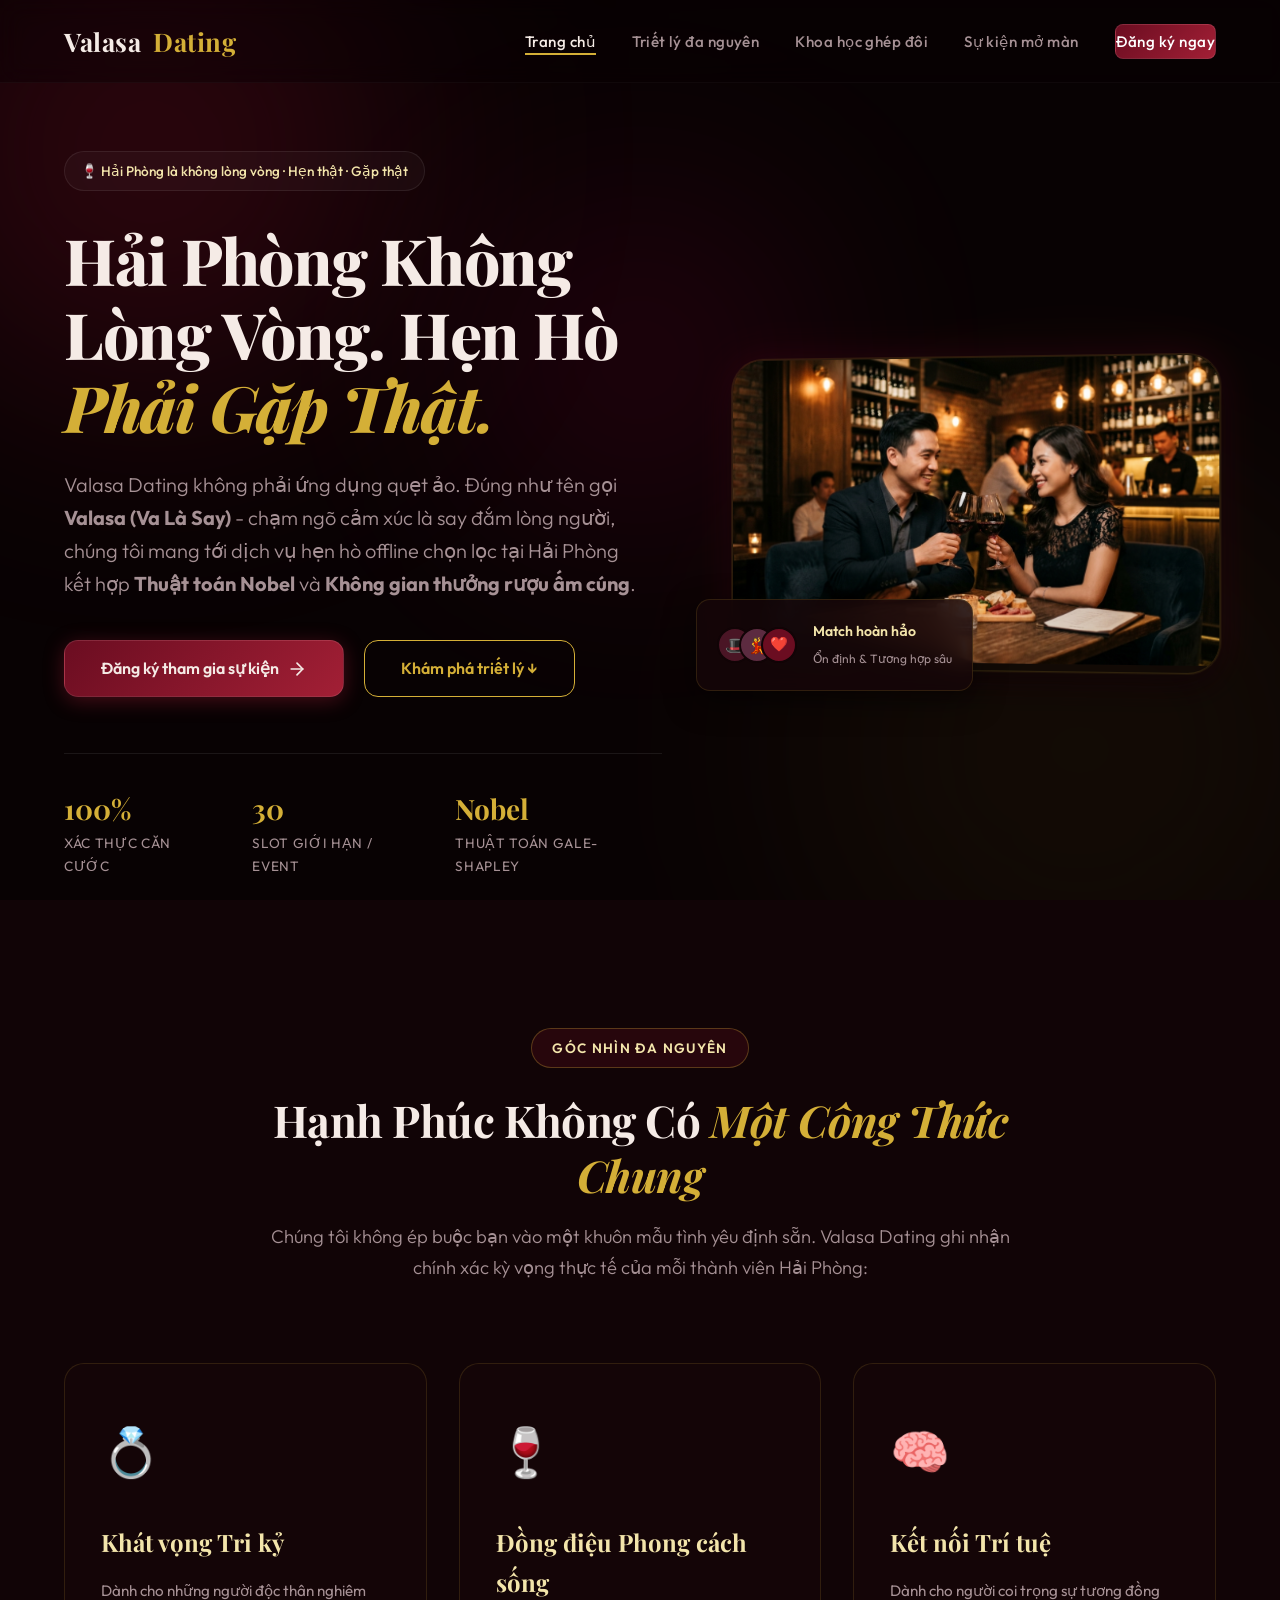
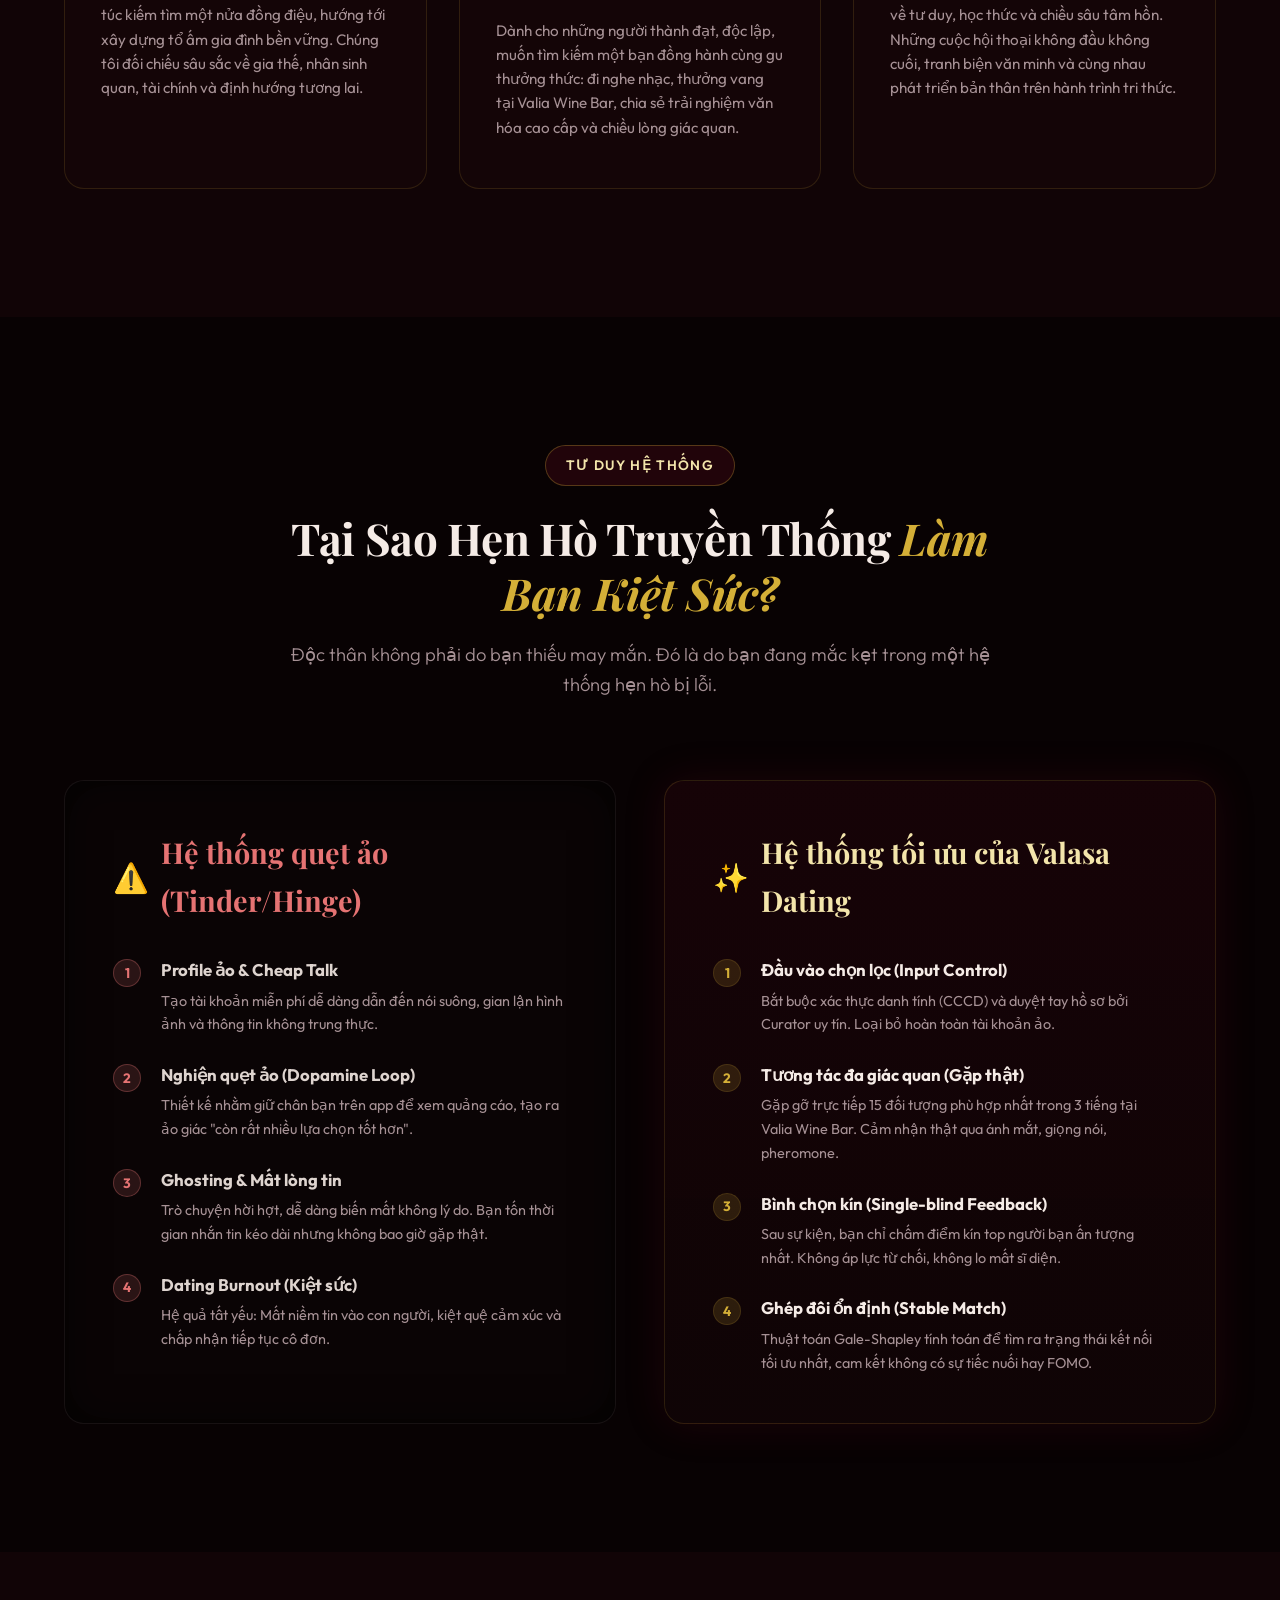
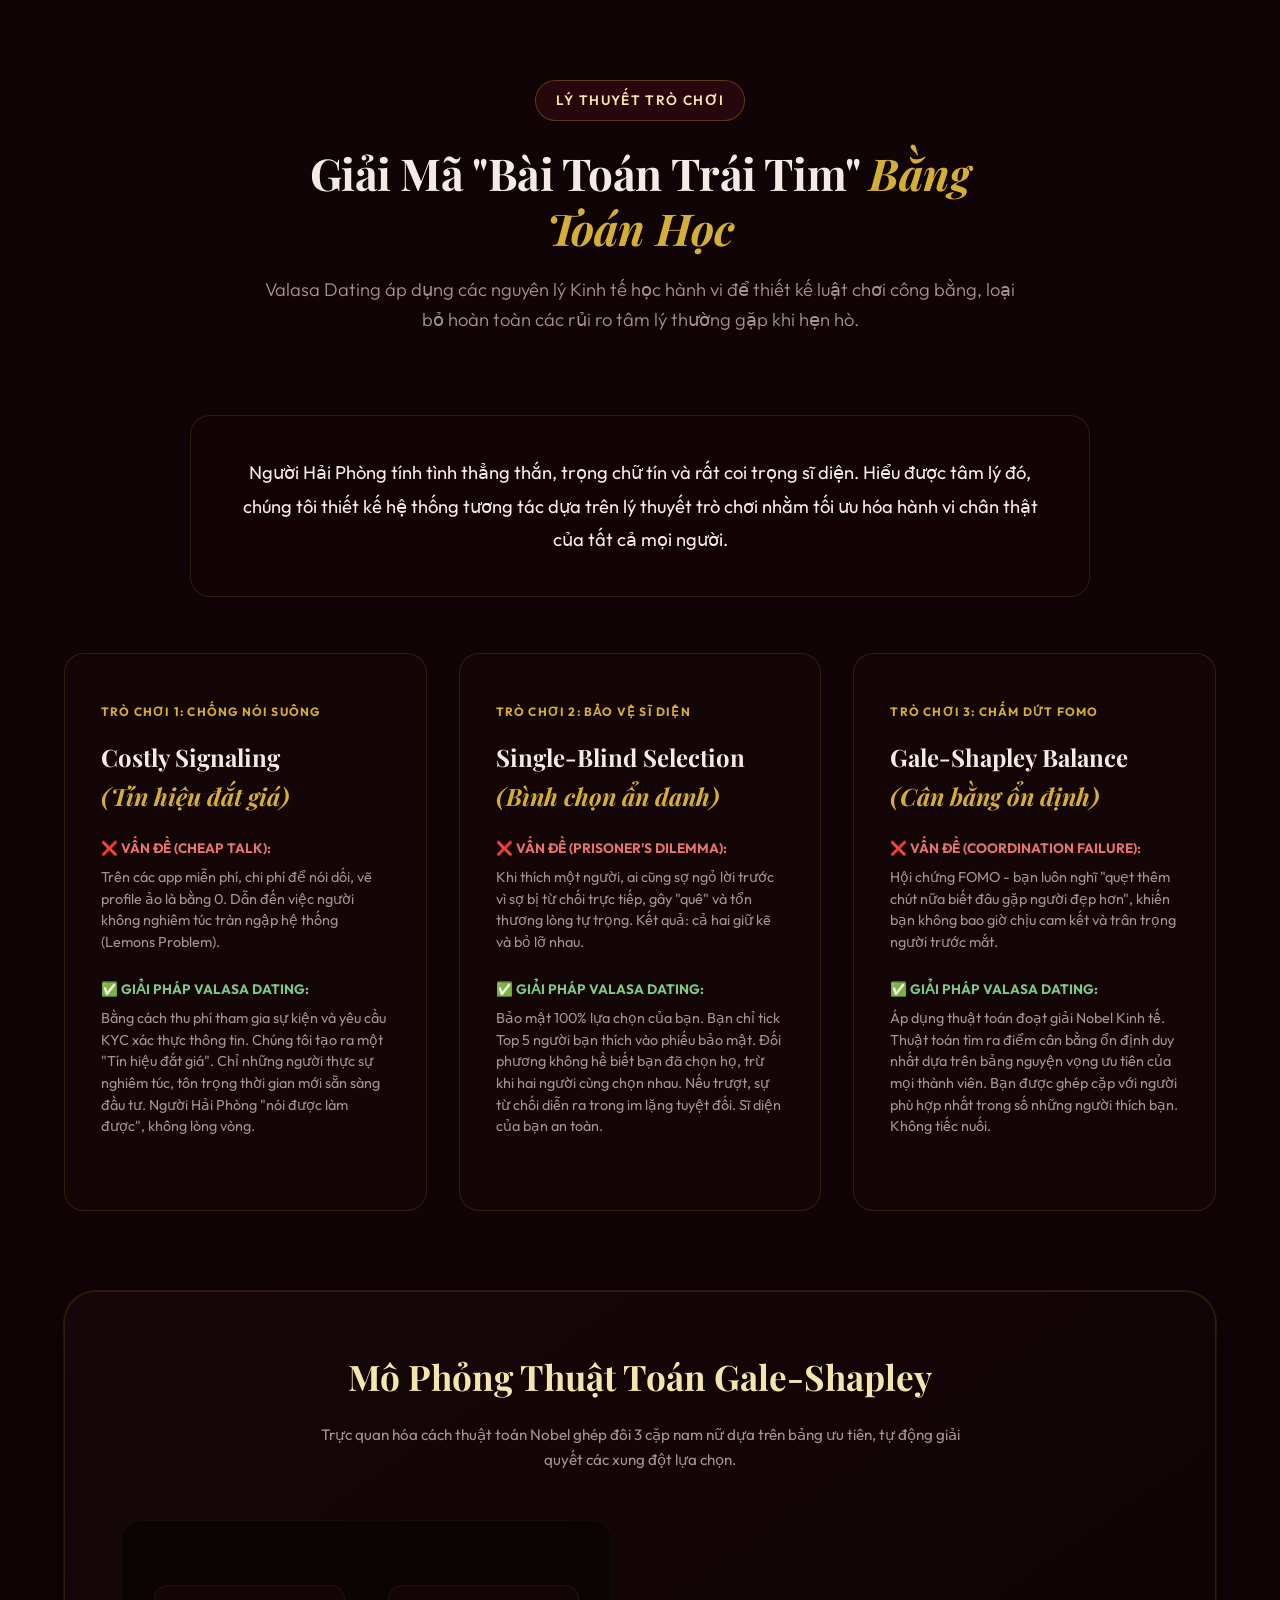
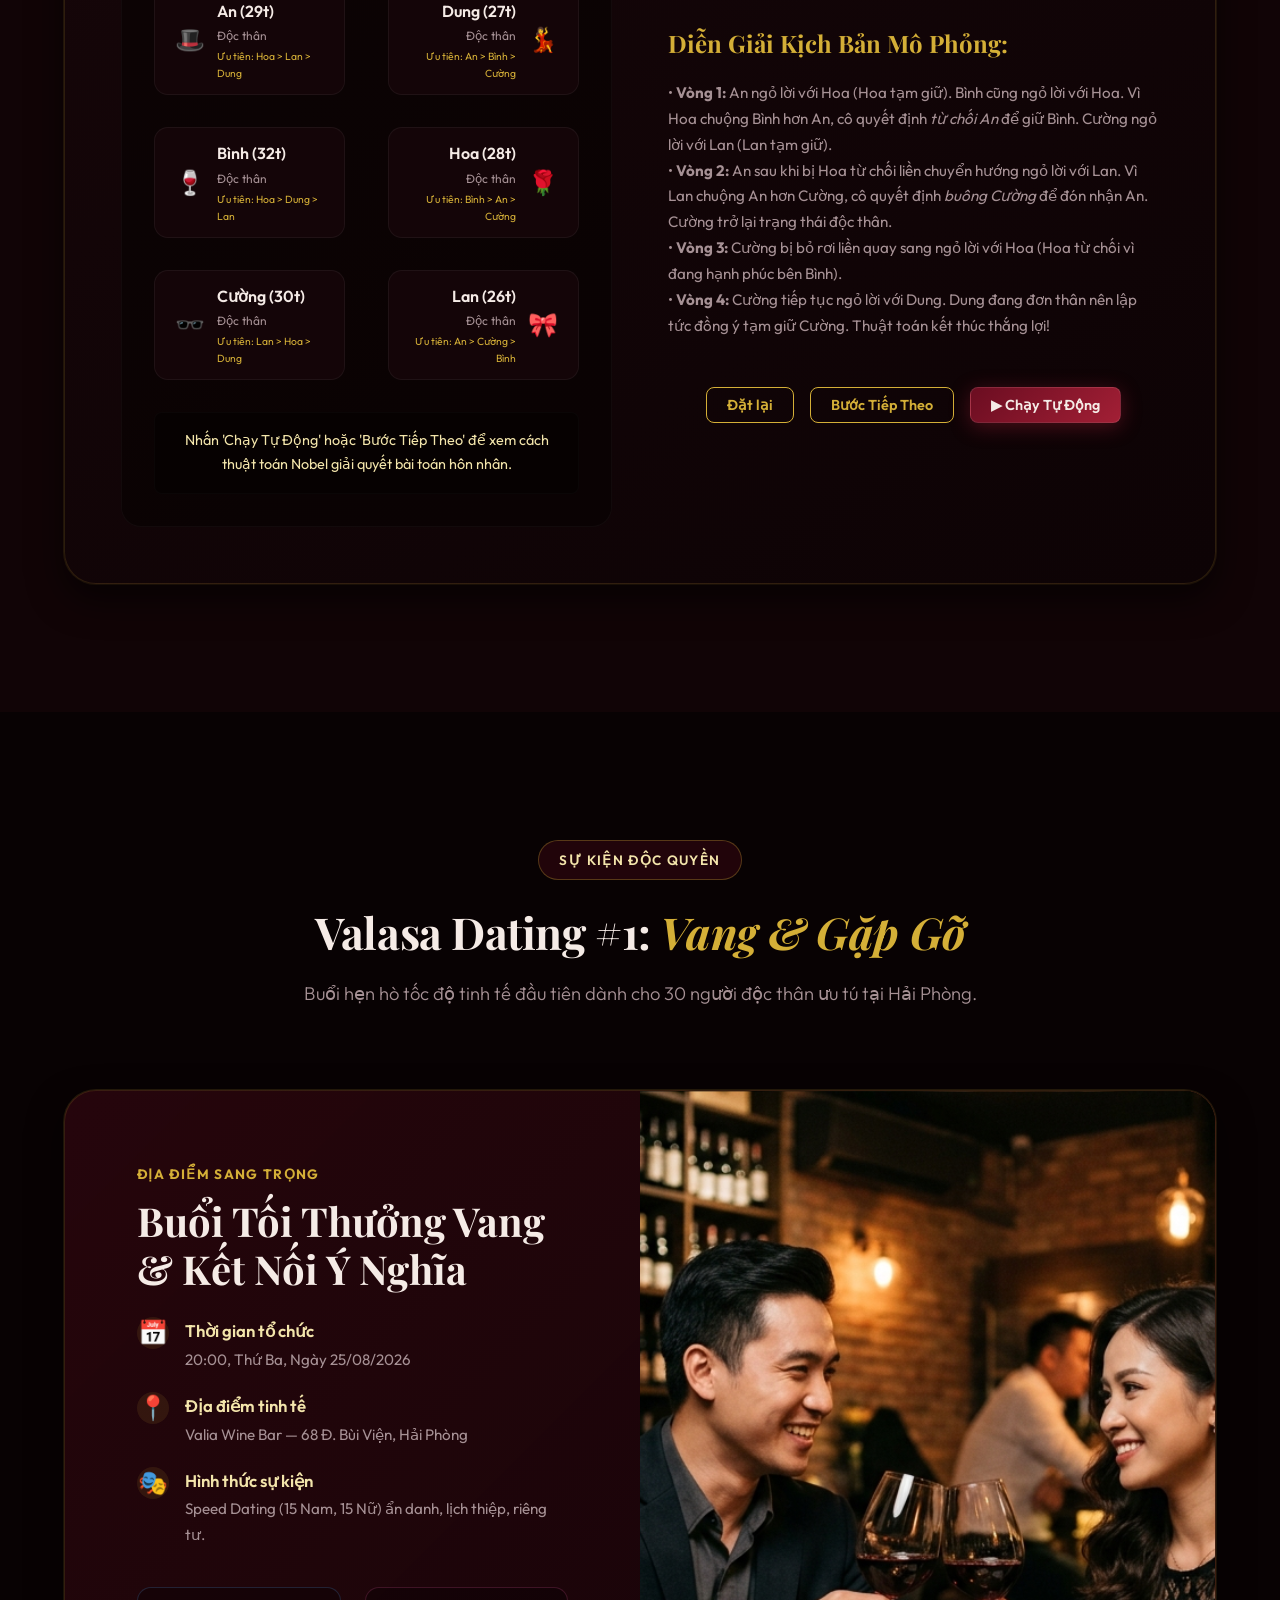
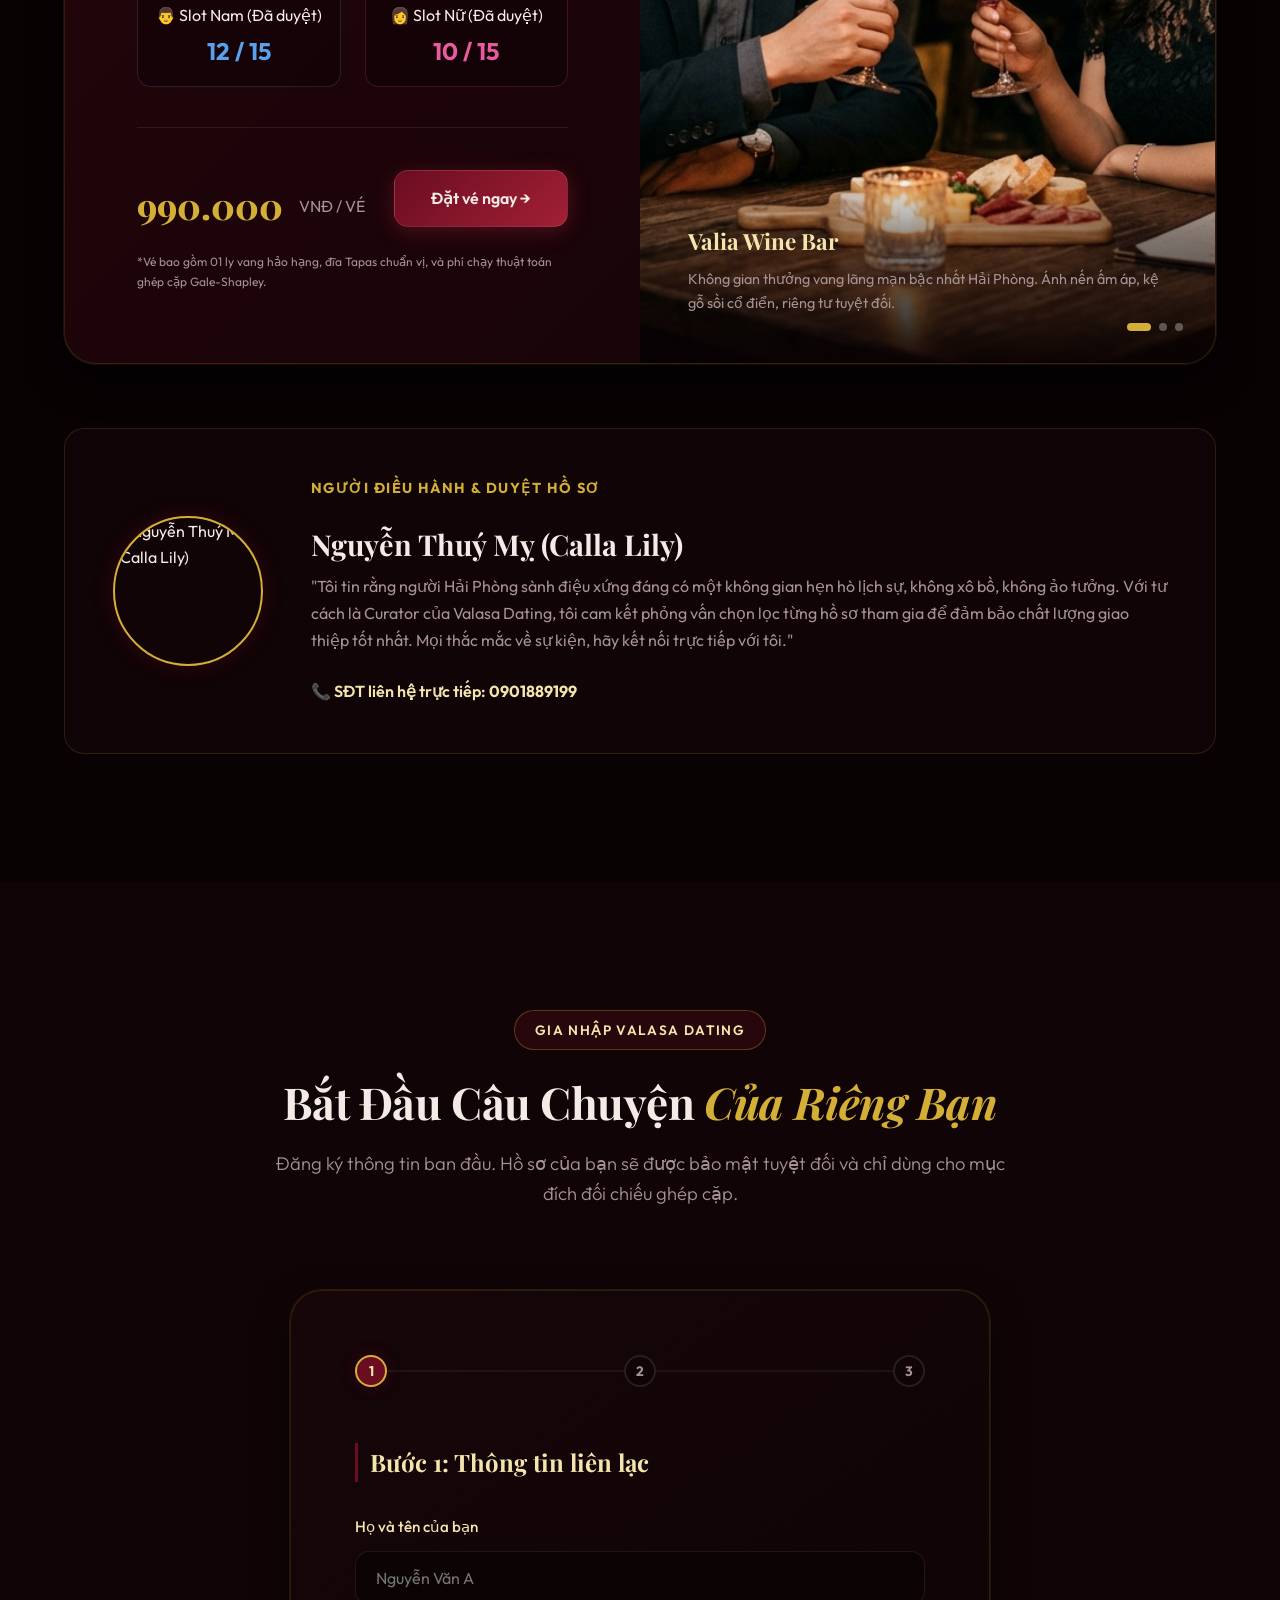
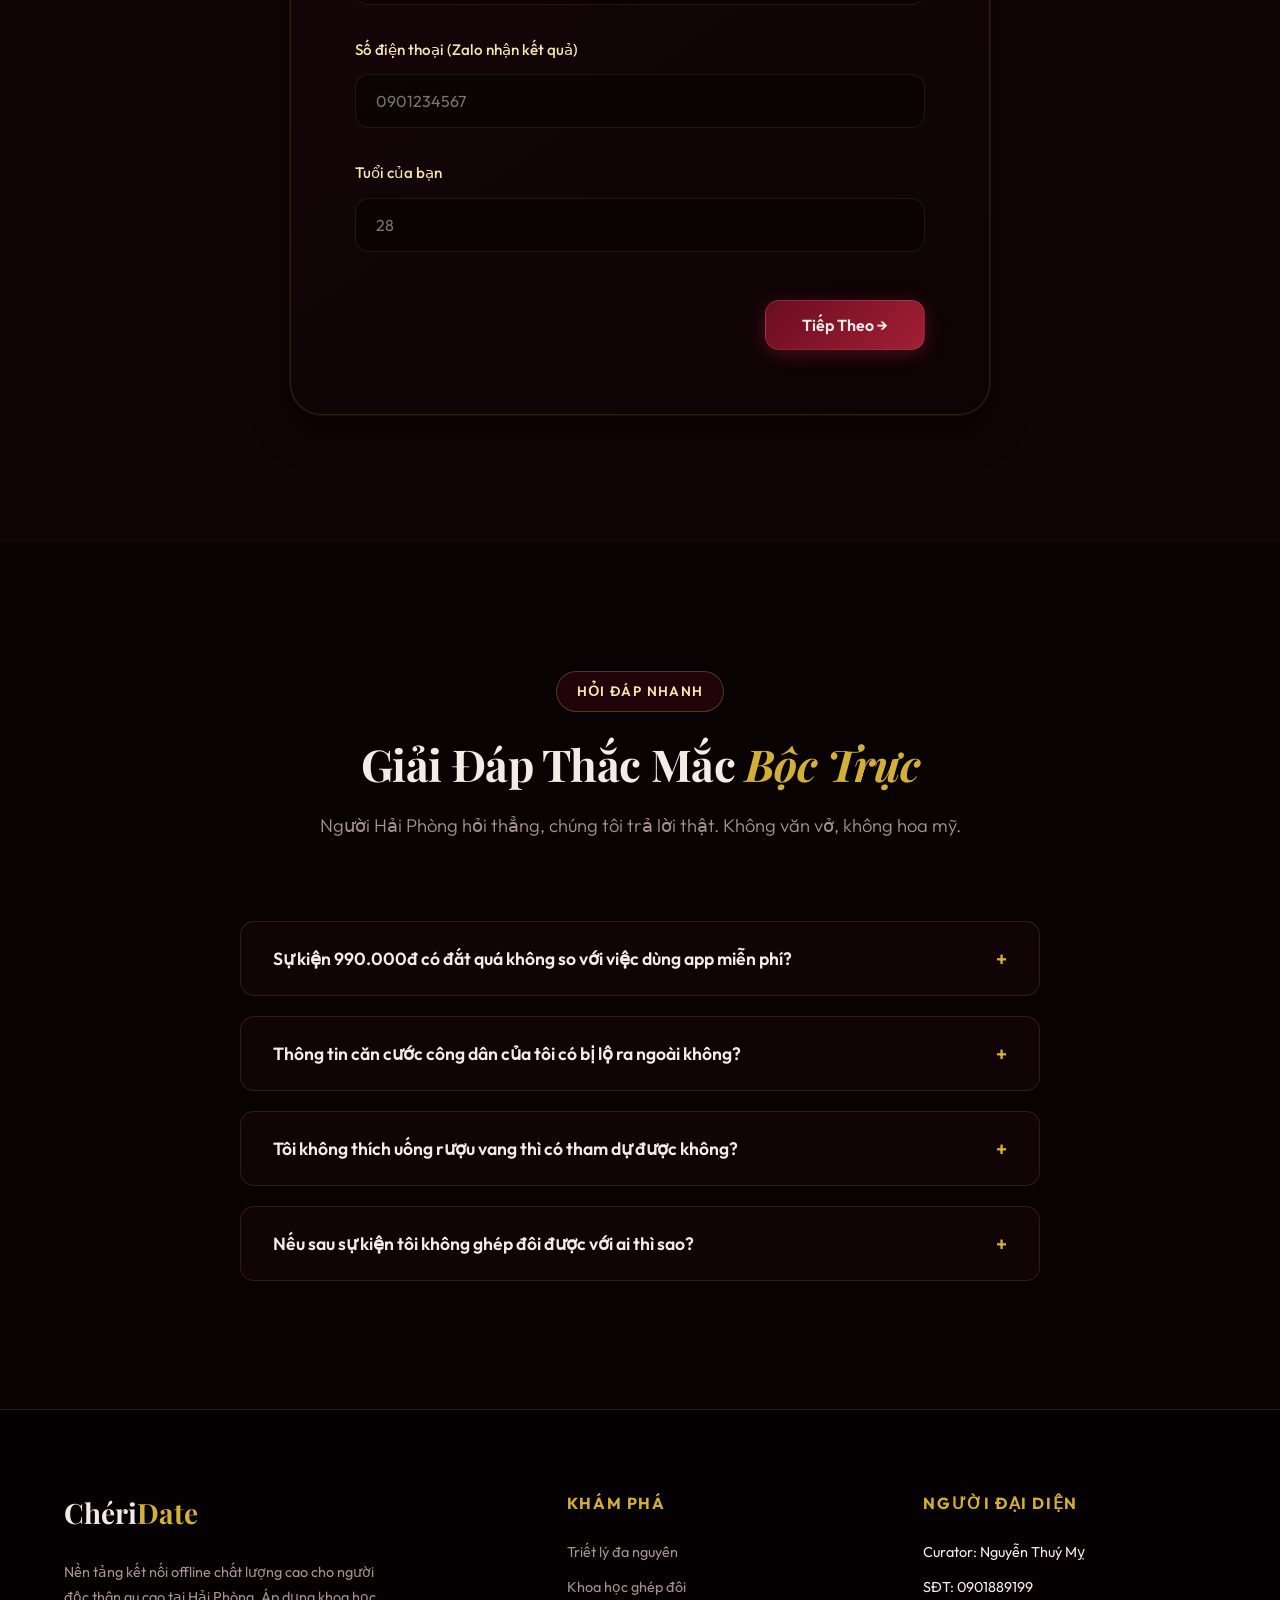
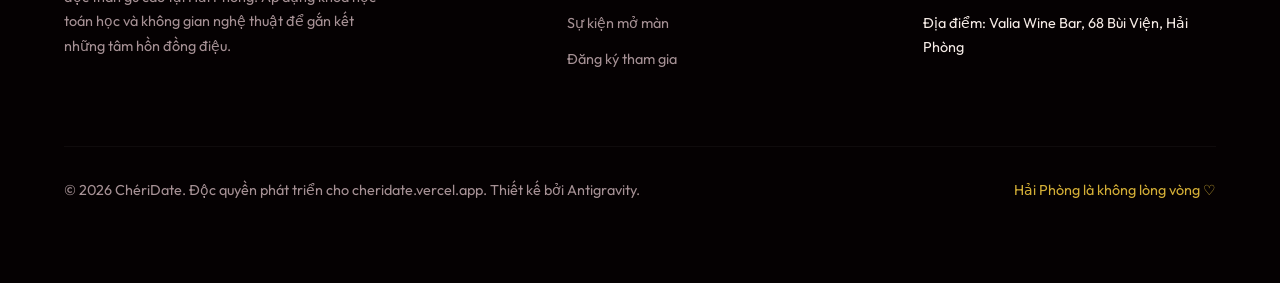
==== index.html @ 8403268a "Rename branding to Valasa Dating (Va La Say) and update domain references" ====
<!DOCTYPE html>
<html lang="vi">
<head>
    <meta charset="UTF-8">
    <meta name="viewport" content="width=device-width, initial-scale=1.0">
    <title>Valasa Dating — Hẹn Hò "Va Là Say" & Khoa Học Cho Người Độc Thân Hải Phòng</title>
    <meta name="description" content="Nền tảng hẹn hò offline tinh tế 'Va Là Say' dành cho người độc thân gu cao tại Hải Phòng. Áp dụng thuật toán Nobel Gale-Shapley, xác thực 100% và không gian thưởng rượu đẳng cấp.">
    <meta property="og:title" content="Valasa Dating — Hẹn Hò 'Va Là Say' & Khoa Học Tại Hải Phòng">
    <meta property="og:description" content="Hẹn hò offline kết hợp Thuật toán Nobel Gale-Shapley & Không gian thưởng rượu vang ấm cúng. Trực tiếp curator uy tín chọn lọc thành viên.">
    <meta property="og:image" content="/static/images/hero_wine_date.jpg">
    <meta property="og:type" content="website">
    <meta property="og:url" content="https://valasa.vercel.app">
    <link rel="stylesheet" href="/static/css/style.css">
    <link rel="icon" href="data:image/svg+xml,<svg xmlns=%22http://www.w3.org/2000/svg%22 viewBox=%220 0 100 100%22><text y=%22.9em%22 font-size=%2290%22>🍷</text></svg>">
</head>
<body>

    <!-- Header / Navbar -->
    <nav class="navbar" id="navbar">
        <div class="navbar-inner">
            <a href="#home" class="logo">
                Valasa<span>Dating</span>
            </a>
            <button class="hamburger" id="hamburger" aria-label="Mở menu">
                <span></span><span></span><span></span>
            </button>
            <ul class="nav-links" id="navLinks">
                <li><a href="#home" class="active">Trang chủ</a></li>
                <li><a href="#pluralism">Triết lý đa nguyên</a></li>
                <li><a href="#science">Khoa học ghép đôi</a></li>
                <li><a href="#events">Sự kiện mở màn</a></li>
                <li><a href="#register" class="btn btn-primary btn-sm" style="color: white; box-shadow: none;">Đăng ký ngay</a></li>
            </ul>
        </div>
    </nav>

    <!-- Page Content -->
    <div class="page-content" id="home">
        
        <!-- Hero Section -->
        <section class="hero-wow">
            <div class="hero-wow-bg">
                <div class="orb orb-1"></div>
                <div class="orb orb-2"></div>
                <div class="orb orb-3"></div>
            </div>
            <div class="container hero-wow-container">
                <div class="hero-wow-content animate-on-scroll visible">
                    <div class="hero-wow-badge-top">🍷 Hải Phòng là không lòng vòng · Hẹn thật · Gặp thật</div>
                    <h1 class="hero-wow-title">
                        <span>Hải Phòng Không</span>
                        <span>Lòng Vòng. Hẹn Hò</span>
                        <span class="highlight">Phải Gặp Thật.</span>
                    </h1>
                    <p class="hero-wow-desc">
                        Valasa Dating không phải ứng dụng quẹt ảo. Đúng như tên gọi <strong>Valasa (Va Là Say)</strong> - chạm ngõ cảm xúc là say đắm lòng người, chúng tôi mang tới dịch vụ hẹn hò offline chọn lọc tại Hải Phòng kết hợp <strong>Thuật toán Nobel</strong> và <strong>Không gian thưởng rượu ấm cúng</strong>.
                    </p>
                    <div class="hero-wow-actions">
                        <a href="#register" class="btn btn-primary">
                            <span>Đăng ký tham gia sự kiện</span>
                            <svg width="20" height="20" viewBox="0 0 24 24" fill="none" stroke="currentColor" stroke-width="2" stroke-linecap="round" stroke-linejoin="round"><line x1="5" y1="12" x2="19" y2="12"></line><polyline points="12 5 19 12 12 19"></polyline></svg>
                        </a>
                        <a href="#pluralism" class="btn btn-secondary">Khám phá triết lý ↓</a>
                    </div>
                    
                    <div class="hero-wow-metrics">
                        <div class="metric-item">
                            <span class="metric-num">100%</span>
                            <span class="metric-label">Xác thực căn cước</span>
                        </div>
                        <div class="metric-item">
                            <span class="metric-num">30</span>
                            <span class="metric-label">Slot giới hạn / Event</span>
                        </div>
                        <div class="metric-item">
                            <span class="metric-num">Nobel</span>
                            <span class="metric-label">Thuật toán Gale-Shapley</span>
                        </div>
                    </div>
                </div>
                
                <div class="hero-wow-visual animate-on-scroll visible">
                    <div class="visual-card-main">
                        <img src="/static/images/hero_wine_date.jpg" alt="Valasa Dating Wine Dating Vibe tại Hải Phòng">
                    </div>
                    <div class="visual-card-floating">
                        <div class="floating-avatar-group">
                            <span class="f-avatar av-1" style="background:#4A1525; display:flex; align-items:center; justify-content:center; border-radius:50%;">🎩</span>
                            <span class="f-avatar av-2" style="background:#5C2B40; display:flex; align-items:center; justify-content:center; border-radius:50%;">💃</span>
                            <div class="f-avatar av-match">❤️</div>
                        </div>
                        <div>
                            <span style="font-size: 0.88rem; font-weight: 600; color: var(--gold-light); display:block;">Match hoàn hảo</span>
                            <span style="font-size: 0.75rem; color: var(--text-muted);">Ổn định &amp; Tương hợp sâu</span>
                        </div>
                    </div>
                </div>
            </div>
        </section>

        <!-- Pluralistic Perspective (Triết lý Đa Nguyên) -->
        <section class="section section-alt" id="pluralism">
            <div class="container">
                <div class="section-header animate-on-scroll">
                    <span class="section-badge">Góc nhìn đa nguyên</span>
                    <h2 class="section-title">Hạnh Phúc Không Có <span class="highlight">Một Công Thức Chung</span></h2>
                    <p class="section-subtitle">Chúng tôi không ép buộc bạn vào một khuôn mẫu tình yêu định sẵn. Valasa Dating ghi nhận chính xác kỳ vọng thực tế của mỗi thành viên Hải Phòng:</p>
                </div>
                
                <div class="plural-grid">
                    <div class="plural-card animate-on-scroll">
                        <div class="plural-icon">💍</div>
                        <h3>Khát vọng Tri kỷ</h3>
                        <p>Dành cho những người độc thân nghiêm túc kiếm tìm một nửa đồng điệu, hướng tới xây dựng tổ ấm gia đình bền vững. Chúng tôi đối chiếu sâu sắc về gia thế, nhân sinh quan, tài chính và định hướng tương lai.</p>
                    </div>
                    
                    <div class="plural-card animate-on-scroll" style="transition-delay: 0.1s;">
                        <div class="plural-icon">🍷</div>
                        <h3>Đồng điệu Phong cách sống</h3>
                        <p>Dành cho những người thành đạt, độc lập, muốn tìm kiếm một bạn đồng hành cùng gu thưởng thức: đi nghe nhạc, thưởng vang tại Valia Wine Bar, chia sẻ trải nghiệm văn hóa cao cấp và chiều lòng giác quan.</p>
                    </div>
                    
                    <div class="plural-card animate-on-scroll" style="transition-delay: 0.2s;">
                        <div class="plural-icon">🧠</div>
                        <h3>Kết nối Trí tuệ</h3>
                        <p>Dành cho người coi trọng sự tương đồng về tư duy, học thức và chiều sâu tâm hồn. Những cuộc hội thoại không đầu không cuối, tranh biện văn minh và cùng nhau phát triển bản thân trên hành trình tri thức.</p>
                    </div>
                </div>
            </div>
        </section>

        <!-- Systems Thinking (Tư duy Hệ thống) -->
        <section class="section" id="science">
            <div class="container">
                <div class="section-header animate-on-scroll">
                    <span class="section-badge">Tư duy hệ thống</span>
                    <h2 class="section-title">Tại Sao Hẹn Hò Truyền Thống <span class="highlight">Làm Bạn Kiệt Sức?</span></h2>
                    <p class="section-subtitle">Độc thân không phải do bạn thiếu may mắn. Đó là do bạn đang mắc kẹt trong một hệ thống hẹn hò bị lỗi.</p>
                </div>

                <div class="systems-showcase">
                    <!-- Broken Tinder Loop -->
                    <div class="sys-side sys-side-broken animate-on-scroll">
                        <h3 class="sys-side-title"><span>⚠️</span> Hệ thống quẹt ảo (Tinder/Hinge)</h3>
                        <div class="sys-steps">
                            <div class="sys-step">
                                <div class="sys-step-num">1</div>
                                <div class="sys-step-detail">
                                    <h4>Profile ảo &amp; Cheap Talk</h4>
                                    <p>Tạo tài khoản miễn phí dễ dàng dẫn đến nói suông, gian lận hình ảnh và thông tin không trung thực.</p>
                                </div>
                            </div>
                            <div class="sys-step">
                                <div class="sys-step-num">2</div>
                                <div class="sys-step-detail">
                                    <h4>Nghiện quẹt ảo (Dopamine Loop)</h4>
                                    <p>Thiết kế nhằm giữ chân bạn trên app để xem quảng cáo, tạo ra ảo giác "còn rất nhiều lựa chọn tốt hơn".</p>
                                </div>
                            </div>
                            <div class="sys-step">
                                <div class="sys-step-num">3</div>
                                <div class="sys-step-detail">
                                    <h4>Ghosting &amp; Mất lòng tin</h4>
                                    <p>Trò chuyện hời hợt, dễ dàng biến mất không lý do. Bạn tốn thời gian nhắn tin kéo dài nhưng không bao giờ gặp thật.</p>
                                </div>
                            </div>
                            <div class="sys-step">
                                <div class="sys-step-num">4</div>
                                <div class="sys-step-detail">
                                    <h4>Dating Burnout (Kiệt sức)</h4>
                                    <p>Hệ quả tất yếu: Mất niềm tin vào con người, kiệt quệ cảm xúc và chấp nhận tiếp tục cô đơn.</p>
                                </div>
                            </div>
                        </div>
                    </div>

                    <!-- Optimized Valasa Loop -->
                    <div class="sys-side sys-side-optimal animate-on-scroll">
                        <h3 class="sys-side-title"><span>✨</span> Hệ thống tối ưu của Valasa Dating</h3>
                        <div class="sys-steps">
                            <div class="sys-step">
                                <div class="sys-step-num">1</div>
                                <div class="sys-step-detail">
                                    <h4>Đầu vào chọn lọc (Input Control)</h4>
                                    <p>Bắt buộc xác thực danh tính (CCCD) và duyệt tay hồ sơ bởi Curator uy tín. Loại bỏ hoàn toàn tài khoản ảo.</p>
                                </div>
                            </div>
                            <div class="sys-step">
                                <div class="sys-step-num">2</div>
                                <div class="sys-step-detail">
                                    <h4>Tương tác đa giác quan (Gặp thật)</h4>
                                    <p>Gặp gỡ trực tiếp 15 đối tượng phù hợp nhất trong 3 tiếng tại Valia Wine Bar. Cảm nhận thật qua ánh mắt, giọng nói, pheromone.</p>
                                </div>
                            </div>
                            <div class="sys-step">
                                <div class="sys-step-num">3</div>
                                <div class="sys-step-detail">
                                    <h4>Bình chọn kín (Single-blind Feedback)</h4>
                                    <p>Sau sự kiện, bạn chỉ chấm điểm kín top người bạn ấn tượng nhất. Không áp lực từ chối, không lo mất sĩ diện.</p>
                                </div>
                            </div>
                            <div class="sys-step">
                                <div class="sys-step-num">4</div>
                                <div class="sys-step-detail">
                                    <h4>Ghép đôi ổn định (Stable Match)</h4>
                                    <p>Thuật toán Gale-Shapley tính toán để tìm ra trạng thái kết nối tối ưu nhất, cam kết không có sự tiếc nuối hay FOMO.</p>
                                </div>
                            </div>
                        </div>
                    </div>
                </div>
            </div>
        </section>

        <!-- Game Theory Solution (Lý Thuyết Trò Chơi) -->
        <section class="section section-alt">
            <div class="container">
                <div class="section-header animate-on-scroll">
                    <span class="section-badge">Lý thuyết trò chơi</span>
                    <h2 class="section-title">Giải Mã "Bài Toán Trái Tim" <span class="highlight">Bằng Toán Học</span></h2>
                    <p class="section-subtitle">Valasa Dating áp dụng các nguyên lý Kinh tế học hành vi để thiết kế luật chơi công bằng, loại bỏ hoàn toàn các rủi ro tâm lý thường gặp khi hẹn hò.</p>
                </div>

                <div class="game-theory-intro animate-on-scroll">
                    <p style="font-size: 1.15rem; line-height: 1.8; color: var(--text-light);">
                        Người Hải Phòng tính tình thẳng thắn, trọng chữ tín và rất coi trọng sĩ diện. Hiểu được tâm lý đó, chúng tôi thiết kế hệ thống tương tác dựa trên lý thuyết trò chơi nhằm tối ưu hóa hành vi chân thật của tất cả mọi người.
                    </p>
                </div>

                <div class="game-grid">
                    <!-- Lemons Problem / Costly Signaling -->
                    <div class="game-card animate-on-scroll">
                        <span class="game-tag">Trò chơi 1: Chống nói suông</span>
                        <h3>Costly Signaling<br><span class="highlight">(Tín hiệu đắt giá)</span></h3>
                        
                        <div class="game-block">
                            <div class="game-block-title">❌ Vấn đề (Cheap Talk):</div>
                            <p>Trên các app miễn phí, chi phí để nói dối, vẽ profile ảo là bằng 0. Dẫn đến việc người không nghiêm túc tràn ngập hệ thống (Lemons Problem).</p>
                        </div>
                        
                        <div class="game-block game-block-sol">
                            <div class="game-block-title">✅ Giải pháp Valasa Dating:</div>
                            <p>Bằng cách thu phí tham gia sự kiện và yêu cầu KYC xác thực thông tin. Chúng tôi tạo ra một "Tín hiệu đắt giá". Chỉ những người thực sự nghiêm túc, tôn trọng thời gian mới sẵn sàng đầu tư. Người Hải Phòng "nói được làm được", không lòng vòng.</p>
                        </div>
                    </div>

                    <!-- Prisoner's Dilemma / Single blind -->
                    <div class="game-card animate-on-scroll" style="transition-delay: 0.1s;">
                        <span class="game-tag">Trò chơi 2: Bảo vệ Sĩ diện</span>
                        <h3>Single-Blind Selection<br><span class="highlight">(Bình chọn ẩn danh)</span></h3>
                        
                        <div class="game-block">
                            <div class="game-block-title">❌ Vấn đề (Prisoner's Dilemma):</div>
                            <p>Khi thích một người, ai cũng sợ ngỏ lời trước vì sợ bị từ chối trực tiếp, gây "quê" và tổn thương lòng tự trọng. Kết quả: cả hai giữ kẽ và bỏ lỡ nhau.</p>
                        </div>
                        
                        <div class="game-block game-block-sol">
                            <div class="game-block-title">✅ Giải pháp Valasa Dating:</div>
                            <p>Bảo mật 100% lựa chọn của bạn. Bạn chỉ tick Top 5 người bạn thích vào phiếu bảo mật. Đối phương không hề biết bạn đã chọn họ, trừ khi hai người cùng chọn nhau. Nếu trượt, sự từ chối diễn ra trong im lặng tuyệt đối. Sĩ diện của bạn an toàn.</p>
                        </div>
                    </div>

                    <!-- Stable Matching / Gale Shapley -->
                    <div class="game-card animate-on-scroll" style="transition-delay: 0.2s;">
                        <span class="game-tag">Trò chơi 3: Chấm dứt FOMO</span>
                        <h3>Gale-Shapley Balance<br><span class="highlight">(Cân bằng ổn định)</span></h3>
                        
                        <div class="game-block">
                            <div class="game-block-title">❌ Vấn đề (Coordination Failure):</div>
                            <p>Hội chứng FOMO - bạn luôn nghĩ "quẹt thêm chút nữa biết đâu gặp người đẹp hơn", khiến bạn không bao giờ chịu cam kết và trân trọng người trước mắt.</p>
                        </div>
                        
                        <div class="game-block game-block-sol">
                            <div class="game-block-title">✅ Giải pháp Valasa Dating:</div>
                            <p>Áp dụng thuật toán đoạt giải Nobel Kinh tế. Thuật toán tìm ra điểm cân bằng ổn định duy nhất dựa trên bảng nguyện vọng ưu tiên của mọi thành viên. Bạn được ghép cặp với người phù hợp nhất trong số những người thích bạn. Không tiếc nuối.</p>
                        </div>
                    </div>
                </div>

                <!-- Interactive Simulator Container -->
                <div class="simulator-box animate-on-scroll" id="simulator-widget">
                    <div class="text-center" style="max-width: 650px; margin: 0 auto 3rem;">
                        <h3 style="font-family: var(--font-serif); font-size: 2.2rem; margin-bottom: 1rem; color: var(--gold-light);">Mô Phỏng Thuật Toán Gale-Shapley</h3>
                        <p style="color: var(--text-muted); font-size: 0.95rem;">Trực quan hóa cách thuật toán Nobel ghép đôi 3 cặp nam nữ dựa trên bảng ưu tiên, tự động giải quyết các xung đột lựa chọn.</p>
                    </div>
                    
                    <div class="sim-grid">
                        <div class="sim-visualizer">
                            <div class="sim-nodes">
                                <!-- Column Men -->
                                <div class="sim-column sim-column-men">
                                    <div class="sim-node free" id="sim-man-an">
                                        <span class="node-avatar">🎩</span>
                                        <div class="node-info">
                                            <h5>An (29t)</h5>
                                            <span class="node-match">Độc thân</span>
                                            <span style="font-size: 0.65rem; color: var(--gold);">Ưu tiên: Hoa > Lan > Dung</span>
                                        </div>
                                    </div>
                                    <div class="sim-node free" id="sim-man-binh">
                                        <span class="node-avatar">🍷</span>
                                        <div class="node-info">
                                            <h5>Bình (32t)</h5>
                                            <span class="node-match">Độc thân</span>
                                            <span style="font-size: 0.65rem; color: var(--gold);">Ưu tiên: Hoa > Dung > Lan</span>
                                        </div>
                                    </div>
                                    <div class="sim-node free" id="sim-man-cuong">
                                        <span class="node-avatar">🕶️</span>
                                        <div class="node-info">
                                            <h5>Cường (30t)</h5>
                                            <span class="node-match">Độc thân</span>
                                            <span style="font-size: 0.65rem; color: var(--gold);">Ưu tiên: Lan > Hoa > Dung</span>
                                        </div>
                                    </div>
                                </div>
                                
                                <!-- Connection Lines SVG overlay -->
                                <svg class="sim-lines-svg" id="sim-svg">
                                    <!-- Dynamic lines injected here -->
                                </svg>
                                
                                <!-- Column Women -->
                                <div class="sim-column sim-column-women">
                                    <div class="sim-node free" id="sim-woman-dung">
                                        <div class="node-info" style="text-align: right;">
                                            <h5>Dung (27t)</h5>
                                            <span class="node-match">Độc thân</span>
                                            <span style="font-size: 0.65rem; color: var(--gold);">Ưu tiên: An > Bình > Cường</span>
                                        </div>
                                        <span class="node-avatar">💃</span>
                                    </div>
                                    <div class="sim-node free" id="sim-woman-hoa">
                                        <div class="node-info" style="text-align: right;">
                                            <h5>Hoa (28t)</h5>
                                            <span class="node-match">Độc thân</span>
                                            <span style="font-size: 0.65rem; color: var(--gold);">Ưu tiên: Bình > An > Cường</span>
                                        </div>
                                        <span class="node-avatar">🌹</span>
                                    </div>
                                    <div class="sim-node free" id="sim-woman-lan">
                                        <div class="node-info" style="text-align: right;">
                                            <h5>Lan (26t)</h5>
                                            <span class="node-match">Độc thân</span>
                                            <span style="font-size: 0.65rem; color: var(--gold);">Ưu tiên: An > Cường > Bình</span>
                                        </div>
                                        <span class="node-avatar">🎀</span>
                                    </div>
                                </div>
                            </div>
                            
                            <div class="sim-log">
                                <span id="sim-log-text">Nhấn 'Chạy Tự Động' hoặc 'Bước Tiếp Theo' để xem cách thuật toán Nobel giải quyết bài toán hôn nhân.</span>
                            </div>
                        </div>
                        
                        <div style="display: flex; flex-direction: column; justify-content: center; height: 100%;">
                            <h4 style="font-family: var(--font-serif); font-size: 1.5rem; color: var(--gold); margin-bottom: 1rem;">Diễn Giải Kịch Bản Mô Phỏng:</h4>
                            <p style="color: var(--text-muted); font-size: 0.95rem; margin-bottom: 1.5rem; line-height: 1.7;">
                                • <strong>Vòng 1:</strong> An ngỏ lời với Hoa (Hoa tạm giữ). Bình cũng ngỏ lời với Hoa. Vì Hoa chuộng Bình hơn An, cô quyết định <i>từ chối An</i> để giữ Bình. Cường ngỏ lời với Lan (Lan tạm giữ).<br>
                                • <strong>Vòng 2:</strong> An sau khi bị Hoa từ chối liền chuyển hướng ngỏ lời với Lan. Vì Lan chuộng An hơn Cường, cô quyết định <i>buông Cường</i> để đón nhận An. Cường trở lại trạng thái độc thân.<br>
                                • <strong>Vòng 3:</strong> Cường bị bỏ rơi liền quay sang ngỏ lời với Hoa (Hoa từ chối vì đang hạnh phúc bên Bình).<br>
                                • <strong>Vòng 4:</strong> Cường tiếp tục ngỏ lời với Dung. Dung đang đơn thân nên lập tức đồng ý tạm giữ Cường. Thuật toán kết thúc thắng lợi!
                            </p>
                            <div class="sim-controls">
                                <button class="btn btn-secondary btn-sm" id="sim-btn-reset">Đặt lại</button>
                                <button class="btn btn-secondary btn-sm" id="sim-btn-next">Bước Tiếp Theo</button>
                                <button class="btn btn-primary btn-sm" id="sim-btn-auto" style="min-width: 150px;">
                                    <span>▶ Chạy Tự Động</span>
                                </button>
                            </div>
                        </div>
                    </div>
                </div>
            </div>
        </section>

        <!-- Event Highlight Section (Sự kiện mở màn tại Hải Phòng) -->
        <section class="section" id="events">
            <div class="container">
                <div class="section-header animate-on-scroll">
                    <span class="section-badge">Sự kiện độc quyền</span>
                    <h2 class="section-title">Valasa Dating #1: <span class="highlight">Vang &amp; Gặp Gỡ</span></h2>
                    <p class="section-subtitle">Buổi hẹn hò tốc độ tinh tế đầu tiên dành cho 30 người độc thân ưu tú tại Hải Phòng.</p>
                </div>

                <div class="event-showcase animate-on-scroll">
                    
                    <!-- Information Panel -->
                    <div class="event-info-panel">
                        <span style="color: var(--gold); font-weight: 700; text-transform: uppercase; font-size: 0.85rem; letter-spacing: 0.1em; display:block; margin-bottom:0.75rem;">ĐỊA ĐIỂM SANG TRỌNG</span>
                        <h3 class="event-title">Buổi Tối Thưởng Vang &amp; Kết Nối Ý Nghĩa</h3>
                        
                        <div class="event-meta">
                            <div class="meta-row">
                                <div class="meta-icon">📅</div>
                                <div class="meta-desc">
                                    <h4>Thời gian tổ chức</h4>
                                    <p>20:00, Thứ Ba, Ngày 25/08/2026</p>
                                </div>
                            </div>
                            <div class="meta-row">
                                <div class="meta-icon">📍</div>
                                <div class="meta-desc">
                                    <h4>Địa điểm tinh tế</h4>
                                    <p>Valia Wine Bar — 68 Đ. Bùi Viện, Hải Phòng</p>
                                </div>
                            </div>
                            <div class="meta-row">
                                <div class="meta-icon">🎭</div>
                                <div class="meta-desc">
                                    <h4>Hình thức sự kiện</h4>
                                    <p>Speed Dating (15 Nam, 15 Nữ) ẩn danh, lịch thiệp, riêng tư.</p>
                                </div>
                            </div>
                        </div>

                        <!-- Slots Count -->
                        <div class="slots-bar">
                            <div class="slot-badge-pv male-badge">
                                <span>👨 Slot Nam (Đã duyệt)</span>
                                <span class="slot-count">12 / 15</span>
                            </div>
                            <div class="slot-badge-pv female-badge">
                                <span>👩 Slot Nữ (Đã duyệt)</span>
                                <span class="slot-count">10 / 15</span>
                            </div>
                        </div>

                        <div style="border-top: 1px solid rgba(255, 255, 255, 0.08); padding-top: 2rem; display:flex; align-items:center; justify-content:space-between; flex-wrap: wrap; gap: 1.5rem;">
                            <div class="event-price-tag">
                                <span class="price-value">990.000</span>
                                <span class="price-currency">VNĐ / VÉ</span>
                            </div>
                            <a href="#register" class="btn btn-primary">Đặt vé ngay →</a>
                        </div>
                        <p style="font-size:0.75rem; color: var(--text-muted); margin-top:1rem;">*Vé bao gồm 01 ly vang hảo hạng, đĩa Tapas chuẩn vị, và phí chạy thuật toán ghép cặp Gale-Shapley.</p>
                    </div>

                    <!-- Visual Panel (Valia Gallery) -->
                    <div class="event-media-panel">
                        <div class="gallery-slider">
                            <div class="gallery-slide active" style="background-image: url('/static/images/hero_wine_date.jpg');"></div>
                            <div class="gallery-slide" style="background-image: url('https://images.unsplash.com/photo-1510812431401-41d2bd2722f3?q=80&w=1000&auto=format&fit=crop');"></div>
                            <div class="gallery-slide" style="background-image: url('https://images.unsplash.com/photo-1543007630-9710e4a00a20?q=80&w=1000&auto=format&fit=crop');"></div>
                        </div>
                        <div class="gallery-overlay">
                            <h4>Valia Wine Bar</h4>
                            <p>Không gian thưởng vang lãng mạn bậc nhất Hải Phòng. Ánh nến ấm áp, kệ gỗ sồi cổ điển, riêng tư tuyệt đối.</p>
                        </div>
                        <div class="gallery-nav">
                            <button class="gallery-dot active" aria-label="Slide 1"></button>
                            <button class="gallery-dot" aria-label="Slide 2"></button>
                            <button class="gallery-dot" aria-label="Slide 3"></button>
                        </div>
                    </div>

                </div>

                <!-- Curator Card (Người tổ chức) -->
                <div class="curator-card animate-on-scroll">
                    <img src="https://images.unsplash.com/photo-1573496359142-b8d87734a5a2?q=80&w=800&auto=format&fit=crop" alt="Nguyễn Thuý Mỵ (Calla Lily)" class="curator-img">
                    <div class="curator-content">
                        <span class="curator-title">Người điều hành &amp; Duyệt hồ sơ</span>
                        <h3>Nguyễn Thuý Mỵ (Calla Lily)</h3>
                        <p class="curator-bio">
                            "Tôi tin rằng người Hải Phòng sành điệu xứng đáng có một không gian hẹn hò lịch sự, không xô bồ, không ảo tưởng. Với tư cách là Curator của Valasa Dating, tôi cam kết phỏng vấn chọn lọc từng hồ sơ tham gia để đảm bảo chất lượng giao thiệp tốt nhất. Mọi thắc mắc về sự kiện, hãy kết nối trực tiếp với tôi."
                        </p>
                        <a href="tel:0901889199" class="curator-contact">
                            <span>📞 SĐT liên hệ trực tiếp: <strong>0901889199</strong></span>
                        </a>
                    </div>
                </div>

            </div>
        </section>

        <!-- Registration Form Section (CTA) -->
        <section class="section section-alt" id="register">
            <div class="container">
                <div class="section-header animate-on-scroll">
                    <span class="section-badge">Gia nhập Valasa Dating</span>
                    <h2 class="section-title">Bắt Đầu Câu Chuyện <span class="highlight">Của Riêng Bạn</span></h2>
                    <p class="section-subtitle">Đăng ký thông tin ban đầu. Hồ sơ của bạn sẽ được bảo mật tuyệt đối và chỉ dùng cho mục đích đối chiếu ghép cặp.</p>
                </div>

                <div class="register-form-box animate-on-scroll">
                    
                    <!-- Progress steps indicator -->
                    <div class="form-step-indicator">
                        <div class="step-dot active" id="step-ind-0">1</div>
                        <div class="step-dot" id="step-ind-1">2</div>
                        <div class="step-dot" id="step-ind-2">3</div>
                    </div>

                    <form id="cheriForm" onsubmit="event.preventDefault();">
                        
                        <!-- Step 1: Personal Info -->
                        <div class="form-step active" id="form-step-0">
                            <h3 style="font-family: var(--font-serif); font-size: 1.5rem; color: var(--gold-light); margin-bottom: 2rem; border-left: 3px solid var(--wine); padding-left: 0.75rem;">Bước 1: Thông tin liên lạc</h3>
                            
                            <div class="form-group">
                                <label for="fullname">Họ và tên của bạn</label>
                                <input type="text" id="fullname" name="fullname" class="form-control" placeholder="Nguyễn Văn A" required>
                            </div>

                            <div class="form-group">
                                <label for="phone">Số điện thoại (Zalo nhận kết quả)</label>
                                <input type="tel" id="phone" name="phone" class="form-control" placeholder="0901234567" required>
                            </div>

                            <div class="form-group">
                                <label for="age">Tuổi của bạn</label>
                                <input type="number" id="age" name="age" class="form-control" min="18" max="60" placeholder="28" required>
                            </div>
                        </div>

                        <!-- Step 2: Pluralism expectation -->
                        <div class="form-step" id="form-step-1">
                            <h3 style="font-family: var(--font-serif); font-size: 1.5rem; color: var(--gold-light); margin-bottom: 2rem; border-left: 3px solid var(--wine); padding-left: 0.75rem;">Bước 2: Kỳ vọng của bạn</h3>
                            
                            <div class="form-group">
                                <label>Giới tính của bạn</label>
                                <div class="radio-tile-group">
                                    <label class="radio-tile">
                                        <input type="radio" name="gender" value="nam" required>
                                        <span class="tile-icon">🎩</span>
                                        <span class="tile-label">Nam giới</span>
                                    </label>
                                    <label class="radio-tile">
                                        <input type="radio" name="gender" value="nu" required>
                                        <span class="tile-icon">💃</span>
                                        <span class="tile-label">Nữ giới</span>
                                    </label>
                                </div>
                            </div>

                            <div class="form-group">
                                <label>Nhu cầu cốt lõi bạn tìm kiếm (Tư duy đa nguyên)</label>
                                <select id="goal" name="goal" class="form-control" required style="background-color: #080203; cursor: pointer;">
                                    <option value="" disabled selected>Chọn định hướng của bạn...</option>
                                    <option value="triky">Khát vọng Tri kỷ (Tìm hiểu sâu sắc, kết hôn nghiêm túc)</option>
                                    <option value="dongdieu">Đồng điệu Phong cách sống (Bạn bè chia sẻ gu thưởng thức, đi chơi)</option>
                                    <option value="tritue">Kết nối Trí tuệ (Tìm đối tác đàm luận, cùng tần số tư duy)</option>
                                </select>
                            </div>

                            <div class="form-group">
                                <label for="intro">Đôi nét về bạn (Công việc, sở thích, gu sống)</label>
                                <textarea id="intro" name="intro" class="form-control" rows="3" placeholder="Ví dụ: Kỹ sư công nghệ, thích đọc sách, cuối tuần thích đi uống cafe acoustic..." required></textarea>
                            </div>
                        </div>

                        <!-- Step 3: Identity confirmation -->
                        <div class="form-step" id="form-step-2">
                            <h3 style="font-family: var(--font-serif); font-size: 1.5rem; color: var(--gold-light); margin-bottom: 2rem; border-left: 3px solid var(--wine); padding-left: 0.75rem;">Bước 3: Cam kết chân thực</h3>
                            
                            <p style="color: var(--text-muted); font-size: 0.95rem; margin-bottom: 2rem; line-height: 1.7;">
                                Để đảm bảo an toàn tối đa cho hệ thống hẹn hò offline, Valasa Dating cam kết 100% người tham dự đều được xác thực nhân thân. Bạn đồng ý cung cấp ảnh CCCD chụp rõ ràng hoặc xuất trình trực tiếp cho Curator <strong>Nguyễn Thuý Mỵ (Calla Lily)</strong> khi xác nhận vé sự kiện chứ?
                            </p>

                            <div class="form-group">
                                <div class="radio-tile-group">
                                    <label class="radio-tile" style="grid-column: span 2;">
                                        <input type="radio" name="kyc_agree" value="agree" required>
                                        <span class="tile-icon">🛡️</span>
                                        <span class="tile-label" style="margin-top:0.25rem;">Tôi đồng ý xác thực nhân thân (Bảo mật 100%)</span>
                                    </label>
                                </div>
                            </div>

                            <div class="form-group">
                                <label style="display:flex; align-items:center; gap: 0.5rem; cursor:pointer; font-weight: normal; font-size: 0.85rem; color: var(--text-muted);">
                                    <input type="checkbox" required style="accent-color: var(--gold);">
                                    <span>Tôi cam kết thông tin khai báo là hoàn toàn trung thực.</span>
                                </label>
                            </div>
                        </div>

                        <!-- Form Actions Navigation -->
                        <div class="form-actions">
                            <button type="button" class="btn btn-secondary" id="btn-prev" style="visibility: hidden;">← Quay lại</button>
                            <button type="button" class="btn btn-primary" id="btn-next">Tiếp Theo →</button>
                        </div>
                    </form>

                    <!-- Success Screen -->
                    <div class="success-screen" id="successScreen">
                        <div class="success-icon">🏆</div>
                        <h3>Hồ Sơ Đăng Ký Đã Được Tiếp Nhận!</h3>
                        <p>
                            Cảm ơn bạn đã tin tưởng Valasa Dating. Curator <strong>Nguyễn Thuý Mỵ (Calla Lily)</strong> sẽ xem xét và chủ động gọi điện xác nhận, tư vấn cũng như gửi vé điện tử cho bạn trong vòng 24 giờ tới qua SĐT/Zalo đã đăng ký.
                        </p>
                        <div style="display:flex; justify-content:center; gap:1.25rem; flex-wrap:wrap; margin-top:2rem;">
                            <a href="https://zalo.me/0901889199" target="_blank" class="btn btn-primary">
                                <span>💬 Nhắn Zalo cho Calla Lily</span>
                            </a>
                            <a href="tel:0901889199" class="btn btn-secondary">
                                <span>📞 Gọi điện trực tiếp</span>
                            </a>
                        </div>
                    </div>

                </div>
            </div>
        </section>

        <!-- FAQs (Hỏi đáp nhanh) -->
        <section class="section" id="faq">
            <div class="container">
                <div class="section-header animate-on-scroll">
                    <span class="section-badge">Hỏi đáp nhanh</span>
                    <h2 class="section-title">Giải Đáp Thắc Mắc <span class="highlight">Bộc Trực</span></h2>
                    <p class="section-subtitle">Người Hải Phòng hỏi thẳng, chúng tôi trả lời thật. Không văn vở, không hoa mỹ.</p>
                </div>

                <div class="faq-list">
                    <div class="faq-item animate-on-scroll">
                        <button class="faq-trigger">
                            <span>Sự kiện 990.000đ có đắt quá không so với việc dùng app miễn phí?</span>
                            <span class="faq-icon">+</span>
                        </button>
                        <div class="faq-content">
                            <p>Không hề đắt. Nếu bạn dùng app miễn phí, bạn tốn hàng tháng trời quẹt ảo, tốn hàng triệu đồng cho những buổi cà phê nhạt nhẽo với những người không giống hình ảnh trên mạng, hoặc tốn năng lượng đối mặt với "cheap talk". 990.000đ tại Valasa Dating bao gồm đồ uống hảo hạng, tapas chất lượng tại Valia Wine Bar, sự bảo mật thông tin, việc lọc sạch người thiếu nghiêm túc, và cơ hội gặp trực tiếp 15 người thật được chọn lọc tay. Đây là khoản đầu tư thông minh cho thời gian và cảm xúc của bạn.</p>
                        </div>
                    </div>

                    <div class="faq-item animate-on-scroll">
                        <button class="faq-trigger">
                            <span>Thông tin căn cước công dân của tôi có bị lộ ra ngoài không?</span>
                            <span class="faq-icon">+</span>
                        </button>
                        <div class="faq-content">
                            <p>Tuyệt đối không. Việc yêu cầu KYC chỉ nhằm mục đích đảm bảo 100% người tham dự đều là "người thật việc thật", không có tài khoản ảo hay đối tượng lừa đảo. Thông tin CCCD của bạn chỉ được xem xét đối chiếu một lần duy nhất bởi Curator Nguyễn Thuý Mỵ, không lưu trữ trên máy chủ công cộng và không bao giờ chia sẻ cho bất kỳ bên thứ ba nào.</p>
                        </div>
                    </div>

                    <div class="faq-item animate-on-scroll">
                        <button class="faq-trigger">
                            <span>Tôi không thích uống rượu vang thì có tham dự được không?</span>
                            <span class="faq-icon">+</span>
                        </button>
                        <div class="faq-content">
                            <p>Hoàn toàn được. Rượu vang tại Valia Wine Bar là chất xúc tác tinh tế giúp không khí thêm phần cởi mở, ấm cúng. Tuy nhiên, nếu bạn không dùng cồn, Valia luôn sẵn sàng phục vụ nước trái cây cao cấp, mocktail hoặc trà hoa thượng hạng để chiều lòng gu của bạn.</p>
                        </div>
                    </div>

                    <div class="faq-item animate-on-scroll">
                        <button class="faq-trigger">
                            <span>Nếu sau sự kiện tôi không ghép đôi được với ai thì sao?</span>
                            <span class="faq-icon">+</span>
                        </button>
                        <div class="faq-content">
                            <p>Hẹn hò là một hệ thống xác suất. Dù không ghép đôi thành công ngay lần đầu, bạn đã có một buổi tối thư giãn tuyệt vời tại một trong những wine bar sang xịn nhất Hải Phòng, thưởng thức đồ uống ngon, kết nối với những người bạn độc thân ưu tú cùng gu. Đồng thời, hồ sơ của bạn vẫn được giữ trong hệ thống lưu trữ ưu tiên của ChériDate để thuật toán tiếp tục tìm kiếm và gợi ý ghép đôi cho các sự kiện tiếp theo.</p>
                        </div>
                    </div>
                </div>
            </div>
        </section>

    </div>

    <!-- Footer -->
    <footer class="footer">
        <div class="container">
            <div class="footer-grid">
                <div>
                    <div class="footer-logo">Chéri<span>Date</span></div>
                    <p class="footer-desc">
                        Nền tảng kết nối offline chất lượng cao cho người độc thân gu cao tại Hải Phòng. Áp dụng khoa học toán học và không gian nghệ thuật để gắn kết những tâm hồn đồng điệu.
                    </p>
                </div>
                <div>
                    <h4 class="footer-title">Khám Phá</h4>
                    <ul class="footer-links">
                        <li><a href="#pluralism">Triết lý đa nguyên</a></li>
                        <li><a href="#science">Khoa học ghép đôi</a></li>
                        <li><a href="#events">Sự kiện mở màn</a></li>
                        <li><a href="#register">Đăng ký tham gia</a></li>
                    </ul>
                </div>
                <div>
                    <h4 class="footer-title">Người Đại Diện</h4>
                    <ul class="footer-links" style="color: var(--text-light);">
                        <li>Curator: Nguyễn Thuý Mỵ</li>
                        <li>SĐT: 0901889199</li>
                        <li>Địa điểm: Valia Wine Bar, 68 Bùi Viện, Hải Phòng</li>
                    </ul>
                </div>
            </div>
            <div class="footer-bottom">
                <p>&copy; 2026 ChériDate. Độc quyền phát triển cho cheridate.vercel.app. Thiết kế bởi Antigravity.</p>
                <p style="color: var(--gold);">Hải Phòng là không lòng vòng ♡</p>
            </div>
        </div>
    </footer>

    <!-- Toast container -->
    <div class="toast-container" id="toast-container"></div>

    <script src="/static/js/app.js"></script>
</body>
</html>
---- static/css/style.css ----
/* 
=========================================
 VALASA DATING — LUXURY DESIGN SYSTEM
 Target: Singles in Hải Phòng
 Aesthetics: Intimate, upscale wine-bar vibes (Bordeaux Burgundy, Warm Gold, Amber)
=========================================
*/

@import url('https://fonts.googleapis.com/css2?family=Outfit:wght@300;400;500;600;700;800&family=Playfair+Display:ital,wght@0,400;0,500;0,600;0,700;0,800;1,400&display=swap');

:root {
    --bg-dark: #080203;
    --bg-deep: #110406;
    --bg-card: rgba(22, 6, 9, 0.7);
    --border-gold: rgba(212, 175, 55, 0.15);
    --border-gold-hover: rgba(212, 175, 55, 0.4);
    
    --text-light: #F5EBE6;
    --text-muted: #A69195;
    
    --gold: #D4AF37;
    --gold-light: #F3E5AB;
    --wine: #6B0D21;
    --wine-bright: #A21F35;
    --rose: #E30B5C;
    --glow-burgundy: rgba(107, 13, 33, 0.35);
    --glow-gold: rgba(212, 175, 55, 0.15);
    
    --font-sans: 'Outfit', -apple-system, BlinkMacSystemFont, sans-serif;
    --font-serif: 'Playfair Display', Georgia, serif;
    
    --r-sm: 8px;
    --r-md: 14px;
    --r-lg: 20px;
    --r-xl: 32px;
    --t-base: 0.35s cubic-bezier(0.25, 0.8, 0.25, 1);
    --shadow-premium: 0 15px 35px rgba(0, 0, 0, 0.6), 0 0 0 1px var(--border-gold);
    --shadow-glow: 0 0 30px var(--glow-burgundy);
}

/* Reset & Scrollbar */
*, *::before, *::after { box-sizing: border-box; margin: 0; padding: 0; }
html { scroll-behavior: smooth; -webkit-font-smoothing: antialiased; }
body { 
    font-family: var(--font-sans); 
    background-color: var(--bg-dark); 
    color: var(--text-light); 
    line-height: 1.65; 
    font-size: 16px; 
    overflow-x: hidden; 
}
a { text-decoration: none; color: inherit; transition: var(--t-base); }
button, input, select, textarea { font-family: inherit; }

::-webkit-scrollbar { width: 8px; }
::-webkit-scrollbar-track { background: var(--bg-dark); }
::-webkit-scrollbar-thumb { background: var(--wine); border-radius: 4px; }
::-webkit-scrollbar-thumb:hover { background: var(--wine-bright); }

/* Global Utilities */
.container { max-width: 1200px; margin: 0 auto; padding: 0 1.5rem; }
.section { padding: 8rem 0; position: relative; }
.section-alt { background-color: var(--bg-deep); }
.text-center { text-align: center; }
.highlight { color: var(--gold); font-family: var(--font-serif); font-style: italic; }

/* Section Header */
.section-header { text-align: center; max-width: 750px; margin: 0 auto 5rem; }
.section-badge {
    display: inline-block;
    padding: 0.5rem 1.25rem;
    border-radius: 100px;
    background: rgba(107, 13, 33, 0.25);
    border: 1px solid rgba(212, 175, 55, 0.3);
    color: var(--gold-light);
    font-size: 0.85rem;
    font-weight: 600;
    letter-spacing: 0.1em;
    text-transform: uppercase;
    margin-bottom: 1.5rem;
}
.section-title {
    font-family: var(--font-serif);
    font-size: 2.75rem;
    font-weight: 700;
    line-height: 1.25;
    margin-bottom: 1.25rem;
    letter-spacing: -0.01em;
}
.section-subtitle {
    color: var(--text-muted);
    font-size: 1.15rem;
    font-weight: 300;
}

/* Scroll Animation */
.animate-on-scroll { opacity: 0; transform: translateY(30px); transition: opacity 0.8s cubic-bezier(0.215, 0.61, 0.355, 1), transform 0.8s cubic-bezier(0.215, 0.61, 0.355, 1); }
.animate-on-scroll.visible { opacity: 1; transform: translateY(0); }

/* Buttons */
.btn {
    display: inline-flex;
    align-items: center;
    justify-content: center;
    padding: 0.9rem 2.25rem;
    border-radius: var(--r-md);
    font-weight: 600;
    font-size: 1rem;
    cursor: pointer;
    transition: var(--t-base);
    border: none;
    gap: 0.5rem;
}
.btn-primary {
    background: linear-gradient(135deg, var(--wine) 0%, var(--wine-bright) 100%);
    color: var(--text-light);
    box-shadow: 0 4px 20px rgba(162, 31, 53, 0.4);
    border: 1px solid rgba(255, 255, 255, 0.1);
}
.btn-primary:hover {
    transform: translateY(-2px);
    box-shadow: 0 6px 25px rgba(162, 31, 53, 0.6), 0 0 12px var(--gold);
    color: #fff;
}
.btn-secondary {
    background: transparent;
    color: var(--gold);
    border: 1px solid var(--gold);
}
.btn-secondary:hover {
    background: rgba(212, 175, 55, 0.1);
    transform: translateY(-2px);
}
.btn-sm { padding: 0.5rem 1.25rem; font-size: 0.9rem; border-radius: var(--r-sm); }
.btn-lg { padding: 1.2rem 3rem; font-size: 1.1rem; }

/* Navbar */
.navbar {
    position: fixed; top: 0; left: 0; right: 0; z-index: 1000;
    background: rgba(8, 2, 3, 0.4);
    backdrop-filter: blur(12px);
    -webkit-backdrop-filter: blur(12px);
    border-bottom: 1px solid rgba(255, 255, 255, 0.03);
    transition: var(--t-base);
}
.navbar.scrolled {
    background: rgba(8, 2, 3, 0.92);
    border-bottom: 1px solid var(--border-gold);
    box-shadow: 0 10px 30px rgba(0, 0, 0, 0.5);
}
.navbar-inner {
    display: flex; align-items: center; justify-content: space-between;
    max-width: 1200px; margin: 0 auto; padding: 1.25rem 1.5rem;
}
.logo {
    display: flex; align-items: center; gap: 0.75rem;
    font-family: var(--font-serif);
    font-size: 1.6rem;
    font-weight: 700;
    letter-spacing: 0.02em;
    color: var(--text-light);
}
.logo span { color: var(--gold); }
.nav-links { display: flex; list-style: none; gap: 2.25rem; align-items: center; }
.nav-links a {
    color: var(--text-muted);
    font-weight: 500;
    font-size: 0.95rem;
    letter-spacing: 0.03em;
    position: relative;
    padding: 0.25rem 0;
}
.nav-links a::after {
    content: '';
    position: absolute; bottom: 0; left: 0; width: 0; height: 1.5px;
    background-color: var(--gold);
    transition: var(--t-base);
}
.nav-links a:hover, .nav-links a.active { color: var(--text-light); }
.nav-links a:hover::after, .nav-links a.active::after { width: 100%; }

.hamburger {
    display: none; background: none; border: none; cursor: pointer;
    flex-direction: column; gap: 6px; width: 24px;
}
.hamburger span { display: block; width: 100%; height: 2px; background-color: var(--text-light); transition: var(--t-base); }

/* Hero Section */
.hero-wow {
    min-height: 100vh;
    display: flex;
    align-items: center;
    position: relative;
    padding-top: 8rem;
    overflow: hidden;
}
.hero-wow-bg {
    position: absolute; top: 0; left: 0; width: 100%; height: 100%; z-index: 1; pointer-events: none;
}
.orb {
    position: absolute; border-radius: 50%; filter: blur(120px); opacity: 0.35;
}
.orb-1 { width: 500px; height: 500px; background: var(--wine); top: -100px; left: -100px; animation: floatOrb 15s infinite alternate; }
.orb-2 { width: 600px; height: 600px; background: rgba(212, 175, 55, 0.15); bottom: -150px; right: -100px; animation: floatOrb 20s infinite alternate-reverse; }
.orb-3 { width: 300px; height: 300px; background: var(--rose); top: 40%; left: 50%; transform: translate(-50%, -50%); opacity: 0.15; }

@keyframes floatOrb {
    0% { transform: translateY(0) scale(1); }
    100% { transform: translateY(50px) scale(1.15); }
}

.hero-wow-container {
    position: relative; z-index: 2;
    display: grid; grid-template-columns: 1.1fr 0.9fr; gap: 4rem; align-items: center;
}
.hero-wow-badge-top {
    display: inline-flex; align-items: center; gap: 0.5rem;
    padding: 0.5rem 1rem; border-radius: 100px;
    background: rgba(255, 255, 255, 0.03);
    border: 1px solid rgba(255, 255, 255, 0.08);
    font-size: 0.85rem; font-weight: 500; color: var(--gold-light);
    margin-bottom: 2rem;
}
.hero-wow-title {
    font-family: var(--font-serif);
    font-size: 4rem;
    line-height: 1.15;
    font-weight: 800;
    margin-bottom: 1.5rem;
    letter-spacing: -0.02em;
}
.hero-wow-title span { display: block; }
.hero-wow-desc {
    color: var(--text-muted);
    font-size: 1.25rem;
    font-weight: 300;
    margin-bottom: 2.5rem;
    max-width: 580px;
}
.hero-wow-actions { display: flex; gap: 1.25rem; margin-bottom: 3.5rem; }
.hero-wow-metrics { display: flex; gap: 2rem; border-top: 1px solid rgba(255, 255, 255, 0.08); padding-top: 2rem; }
.metric-item { display: flex; flex-direction: column; }
.metric-num { font-size: 1.75rem; font-weight: 700; color: var(--gold); font-family: var(--font-serif); }
.metric-label { font-size: 0.85rem; color: var(--text-muted); text-transform: uppercase; letter-spacing: 0.05em; }

.hero-wow-visual { position: relative; }
.visual-card-main {
    border-radius: var(--r-xl);
    overflow: hidden;
    box-shadow: var(--shadow-premium), 0 0 40px var(--glow-burgundy);
    border: 1px solid var(--border-gold);
    transform: perspective(1000px) rotateY(-5deg);
    transition: var(--t-base);
}
.visual-card-main img { width: 100%; height: auto; object-fit: cover; aspect-ratio: 16/10; transition: transform 0.5s ease; }
.hero-wow-visual:hover .visual-card-main {
    transform: perspective(1000px) rotateY(0deg) translateY(-5px);
    box-shadow: var(--shadow-premium), 0 0 60px rgba(162, 31, 53, 0.5);
}
.hero-wow-visual:hover img { transform: scale(1.03); }

.visual-card-floating {
    position: absolute; bottom: -20px; left: -30px;
    background: rgba(22, 6, 9, 0.85);
    backdrop-filter: blur(12px);
    -webkit-backdrop-filter: blur(12px);
    border: 1px solid var(--border-gold);
    padding: 1.25rem; border-radius: var(--r-md);
    display: flex; align-items: center; gap: 1rem;
    box-shadow: 0 10px 30px rgba(0,0,0,0.5);
    animation: floatIcon 6s ease-in-out infinite;
}
@keyframes floatIcon { 0%, 100% { transform: translateY(0); } 50% { transform: translateY(-10px); } }

.floating-avatar-group { display: flex; position: relative; width: 80px; height: 36px; }
.f-avatar {
    width: 36px; height: 36px; border-radius: 50%; border: 2px solid var(--bg-deep); object-fit: cover;
    position: absolute; top: 0;
}
.av-1 { left: 0; z-index: 1; }
.av-2 { left: 22px; z-index: 2; }
.av-match { 
    left: 44px; z-index: 3; background: var(--wine); color: white; 
    display: flex; align-items: center; justify-content: center; font-size: 0.9rem;
}

/* Pluralistic Section */
.plural-grid { display: grid; grid-template-columns: repeat(3, 1fr); gap: 2rem; }
.plural-card {
    background: var(--bg-card);
    border: 1px solid var(--border-gold);
    border-radius: var(--r-lg);
    padding: 3rem 2.25rem;
    transition: var(--t-base);
    position: relative;
    overflow: hidden;
}
.plural-card::before {
    content: ''; position: absolute; top: 0; left: 0; width: 100%; height: 4px;
    background: linear-gradient(90deg, transparent, var(--gold), transparent);
    opacity: 0; transition: var(--t-base);
}
.plural-card:hover {
    transform: translateY(-5px);
    border-color: var(--border-gold-hover);
    box-shadow: var(--shadow-premium);
}
.plural-card:hover::before { opacity: 1; }
.plural-icon { font-size: 3rem; margin-bottom: 2rem; display: inline-block; }
.plural-card h3 { font-family: var(--font-serif); font-size: 1.5rem; margin-bottom: 1rem; color: var(--gold-light); }
.plural-card p { color: var(--text-muted); font-size: 0.95rem; line-height: 1.6; }

/* Systems Thinking Section */
.systems-showcase { display: grid; grid-template-columns: 1fr 1fr; gap: 3rem; margin-top: 3rem; }
.sys-side {
    border-radius: var(--r-lg); padding: 3rem; position: relative;
    border: 1px solid rgba(255, 255, 255, 0.05);
}
.sys-side-broken {
    background: rgba(255, 255, 255, 0.01);
    box-shadow: inset 0 0 40px rgba(0, 0, 0, 0.8);
}
.sys-side-optimal {
    background: linear-gradient(180deg, rgba(107, 13, 33, 0.15) 0%, rgba(22, 6, 9, 0.5) 100%);
    border-color: var(--border-gold);
    box-shadow: 0 0 40px rgba(107, 13, 33, 0.2);
}
.sys-side-title {
    font-family: var(--font-serif); font-size: 1.8rem; margin-bottom: 2rem; display: flex; align-items: center; gap: 0.75rem;
}
.sys-side-broken .sys-side-title { color: #E57373; }
.sys-side-optimal .sys-side-title { color: var(--gold-light); }

.sys-steps { display: flex; flex-direction: column; gap: 1.5rem; }
.sys-step { display: flex; gap: 1.25rem; align-items: flex-start; }
.sys-step-num {
    width: 28px; height: 28px; border-radius: 50%; display: flex; align-items: center; justify-content: center;
    font-size: 0.85rem; font-weight: 700; flex-shrink: 0; margin-top: 3px;
}
.sys-side-broken .sys-step-num { background: rgba(229, 115, 115, 0.15); color: #E57373; border: 1px solid rgba(229, 115, 115, 0.3); }
.sys-side-optimal .sys-step-num { background: rgba(212, 175, 55, 0.15); color: var(--gold); border: 1px solid var(--border-gold); }

.sys-step-detail h4 { font-size: 1.05rem; margin-bottom: 0.35rem; color: var(--text-light); }
.sys-step-detail p { color: var(--text-muted); font-size: 0.9rem; }
.sys-side-broken .sys-step-detail h4 { color: rgba(245, 235, 230, 0.9); }
.sys-side-optimal .sys-step-detail h4 { color: var(--text-light); }

/* Game Theory Section */
.game-theory-intro {
    background: rgba(22, 6, 9, 0.4);
    border: 1px solid var(--border-gold);
    border-radius: var(--r-lg);
    padding: 2.5rem; margin-bottom: 3.5rem; text-align: center;
    max-width: 900px; margin-left: auto; margin-right: auto;
}
.game-grid { display: grid; grid-template-columns: repeat(3, 1fr); gap: 2rem; }
.game-card {
    background: var(--bg-card);
    border: 1px solid var(--border-gold);
    border-radius: var(--r-lg);
    padding: 3rem 2.25rem;
    transition: var(--t-base);
}
.game-card:hover {
    transform: translateY(-5px);
    border-color: var(--border-gold-hover);
    box-shadow: var(--shadow-premium), 0 0 25px rgba(212, 175, 55, 0.05);
}
.game-tag {
    font-size: 0.75rem; text-transform: uppercase; letter-spacing: 0.1em; color: var(--gold); font-weight: 700;
    margin-bottom: 1rem; display: block;
}
.game-card h3 { font-family: var(--font-serif); font-size: 1.5rem; margin-bottom: 1.25rem; color: var(--text-light); }
.game-block { margin-bottom: 1.5rem; }
.game-block-title { font-size: 0.85rem; font-weight: 700; color: #E57373; text-transform: uppercase; margin-bottom: 0.5rem; }
.game-card:hover .game-block-title { filter: brightness(1.1); }
.game-block-sol .game-block-title { color: #81C784; }
.game-block p { font-size: 0.9rem; color: var(--text-muted); line-height: 1.5; }

/* Interactive Simulator */
.simulator-box {
    background: linear-gradient(145deg, #160609 0%, #0d0305 100%);
    border: 1px solid var(--border-gold);
    border-radius: var(--r-xl);
    padding: 3.5rem; margin-top: 5rem;
    box-shadow: var(--shadow-premium);
}
.sim-grid { display: grid; grid-template-columns: 1fr 1fr; gap: 3.5rem; align-items: start; }
.sim-visualizer {
    background: rgba(8, 2, 3, 0.6);
    border: 1px solid rgba(255, 255, 255, 0.03);
    border-radius: var(--r-lg);
    padding: 2rem; min-height: 380px;
    display: flex; flex-direction: column; justify-content: space-between;
    position: relative; overflow: hidden;
}
.sim-nodes { display: flex; justify-content: space-between; margin: 2rem 0; position: relative; }
.sim-column { display: flex; flex-direction: column; gap: 2rem; z-index: 2; width: 45%; }
.sim-column-men { align-items: flex-start; }
.sim-column-women { align-items: flex-end; }
.sim-node {
    display: flex; align-items: center; gap: 0.75rem;
    background: rgba(22, 6, 9, 0.9);
    border: 1px solid rgba(255, 255, 255, 0.05);
    padding: 0.75rem 1.25rem; border-radius: var(--r-md);
    width: 100%; transition: var(--t-base);
    position: relative;
}
.sim-node.proposing { border-color: var(--rose); box-shadow: 0 0 15px rgba(227, 11, 92, 0.4); }
.sim-node.held { border-color: var(--gold); box-shadow: 0 0 15px rgba(212, 175, 55, 0.4); }
.sim-node.matched { border-color: #81C784; box-shadow: 0 0 15px rgba(129, 199, 132, 0.4); }

.node-avatar { font-size: 1.5rem; }
.node-info h5 { font-size: 1rem; font-weight: 600; color: var(--text-light); }
.node-info span { font-size: 0.75rem; color: var(--text-muted); display: block; margin-top: 2px; }

.sim-lines-svg {
    position: absolute; top: 0; left: 0; width: 100%; height: 100%; z-index: 1; pointer-events: none;
}
.sim-line {
    fill: none; stroke-linecap: round; stroke-dasharray: 6; stroke-width: 2.5;
    animation: dash 30s linear infinite; transition: var(--t-base);
}
.sim-line.proposing { stroke: var(--rose); opacity: 0.8; }
.sim-line.held { stroke: var(--gold); opacity: 0.8; }
.sim-line.matched { stroke: #81C784; stroke-dasharray: none; stroke-width: 3.5; opacity: 1; }

@keyframes dash { to { stroke-dashoffset: -1000; } }

.sim-controls { text-align: center; margin-top: 1.5rem; display: flex; gap: 1rem; justify-content: center; }
.sim-log {
    background: rgba(0, 0, 0, 0.4); border-radius: var(--r-sm);
    padding: 1rem; min-height: 80px; font-size: 0.9rem; color: var(--gold-light);
    display: flex; align-items: center; justify-content: center; text-align: center;
    border: 1px solid rgba(255, 255, 255, 0.02);
}

/* Event Highlight Section */
.event-showcase {
    background: linear-gradient(135deg, rgba(107, 13, 33, 0.3) 0%, rgba(22, 6, 9, 0.8) 100%);
    border: 1px solid var(--border-gold);
    border-radius: var(--r-xl);
    overflow: hidden;
    box-shadow: var(--shadow-premium);
    display: grid; grid-template-columns: 1fr 1fr;
}
.event-info-panel { padding: 4.5rem; display: flex; flex-direction: column; justify-content: center; }
.event-title { font-family: var(--font-serif); font-size: 2.5rem; line-height: 1.2; margin-bottom: 1.5rem; color: var(--text-light); }
.event-meta { display: flex; flex-direction: column; gap: 1.25rem; margin-bottom: 2.5rem; }
.meta-row { display: flex; align-items: flex-start; gap: 1rem; }
.meta-icon { font-size: 1.5rem; width: 32px; height: 32px; display: flex; align-items: center; justify-content: center; flex-shrink: 0; background: rgba(212, 175, 55, 0.1); border-radius: 50%; color: var(--gold); }
.meta-desc h4 { font-size: 1.05rem; font-weight: 600; color: var(--gold-light); }
.meta-desc p { color: var(--text-muted); font-size: 0.95rem; margin-top: 2px; }

.slots-bar { display: flex; gap: 1.5rem; margin-bottom: 2.5rem; }
.slot-badge-pv {
    flex: 1; border-radius: var(--r-md); padding: 0.9rem; text-align: center;
    border: 1px solid rgba(255, 255, 255, 0.05); background: rgba(8, 2, 3, 0.4);
}
.slot-badge-pv.male-badge { border-color: rgba(90, 160, 235, 0.2); }
.slot-badge-pv.female-badge { border-color: rgba(235, 90, 160, 0.2); }
.slot-count { font-size: 1.5rem; font-weight: 700; display: block; margin-top: 4px; }
.male-badge .slot-count { color: #5AA0EB; }
.female-badge .slot-count { color: #EB5AA0; }

.event-price-tag { display: flex; align-items: center; gap: 1rem; margin-top: 1rem; }
.price-value { font-size: 2.25rem; font-weight: 800; color: var(--gold); font-family: var(--font-serif); }
.price-currency { font-size: 1rem; color: var(--text-muted); text-transform: uppercase; }

/* Valia Gallery & Info */
.event-media-panel { position: relative; overflow: hidden; background: #000; display: flex; flex-direction: column; }
.gallery-slider { flex: 1; position: relative; }
.gallery-slide {
    position: absolute; top:0; left:0; width:100%; height:100%; opacity:0; transition: opacity 0.8s ease;
    background-size: cover; background-position: center;
}
.gallery-slide.active { opacity: 1; }
.gallery-overlay {
    position: absolute; bottom: 0; left: 0; right: 0; padding: 3rem;
    background: linear-gradient(to top, rgba(8, 2, 3, 0.95) 0%, rgba(8, 2, 3, 0.4) 70%, transparent 100%);
    color: var(--text-light);
}
.gallery-overlay h4 { font-family: var(--font-serif); font-size: 1.4rem; color: var(--gold-light); margin-bottom: 0.5rem; }
.gallery-overlay p { font-size: 0.9rem; color: var(--text-muted); }

.gallery-nav {
    position: absolute; right: 2rem; bottom: 2rem; display: flex; gap: 0.5rem; z-index: 10;
}
.gallery-dot {
    width: 8px; height: 8px; border-radius: 50%; background: rgba(255, 255, 255, 0.3); border: none; cursor: pointer; transition: var(--t-base);
}
.gallery-dot.active { background: var(--gold); width: 24px; border-radius: 4px; }

/* Curator Card */
.curator-card {
    background: var(--bg-card);
    border: 1px solid var(--border-gold);
    border-radius: var(--r-lg);
    padding: 3rem; margin-top: 4rem;
    display: flex; gap: 3rem; align-items: center;
}
.curator-img {
    width: 150px; height: 150px; border-radius: 50%; border: 2px solid var(--gold); object-fit: cover; flex-shrink: 0;
    box-shadow: 0 0 20px var(--glow-burgundy);
}
.curator-content h3 { font-family: var(--font-serif); font-size: 1.8rem; color: var(--text-light); margin-bottom: 0.25rem; }
.curator-title { font-size: 0.9rem; text-transform: uppercase; letter-spacing: 0.1em; color: var(--gold); font-weight: 700; margin-bottom: 1.25rem; display: block; }
.curator-bio { color: var(--text-muted); font-size: 1rem; line-height: 1.7; }
.curator-contact { display: inline-flex; align-items: center; gap: 0.5rem; margin-top: 1.5rem; color: var(--gold-light); font-weight: 600; }

/* Registration / Form */
.register-form-box {
    max-width: 700px; margin: 0 auto;
    background: linear-gradient(145deg, #160609 0%, #0d0305 100%);
    border: 1px solid var(--border-gold);
    border-radius: var(--r-xl);
    padding: 4rem;
    box-shadow: var(--shadow-premium);
}
.form-step-indicator {
    display: flex; justify-content: space-between; margin-bottom: 3.5rem; position: relative;
}
.form-step-indicator::before {
    content: ''; position: absolute; top: 15px; left: 0; right: 0; height: 2px;
    background: rgba(255, 255, 255, 0.05); z-index: 1;
}
.step-dot {
    width: 32px; height: 32px; border-radius: 50%; background: var(--bg-deep); border: 2px solid rgba(255, 255, 255, 0.1);
    display: flex; align-items: center; justify-content: center; font-size: 0.85rem; font-weight: 700; color: var(--text-muted);
    position: relative; z-index: 2; transition: var(--t-base);
}
.step-dot.active {
    border-color: var(--gold); background: var(--wine); color: var(--gold-light);
    box-shadow: 0 0 15px var(--glow-burgundy);
}
.step-dot.completed {
    border-color: #81C784; background: #2E5A36; color: #81C784;
}

.form-group { margin-bottom: 2rem; }
.form-group label { display: block; font-size: 0.95rem; font-weight: 500; color: var(--gold-light); margin-bottom: 0.75rem; }
.form-control {
    width: 100%; background: rgba(8, 2, 3, 0.6);
    border: 1px solid rgba(255, 255, 255, 0.08);
    border-radius: var(--r-md);
    padding: 1rem 1.25rem; color: var(--text-light); font-size: 1rem;
    transition: var(--t-base);
}
.form-control:focus {
    outline: none; border-color: var(--gold);
    box-shadow: 0 0 12px rgba(212, 175, 55, 0.15);
    background: rgba(8, 2, 3, 0.8);
}
.radio-tile-group { display: grid; grid-template-columns: repeat(2, 1fr); gap: 1.25rem; }
.radio-tile {
    background: rgba(8, 2, 3, 0.6);
    border: 1px solid rgba(255, 255, 255, 0.08);
    border-radius: var(--r-md);
    padding: 1.25rem; text-align: center; cursor: pointer; transition: var(--t-base);
    display: flex; flex-direction: column; align-items: center; gap: 0.5rem;
}
.radio-tile input { display: none; }
.radio-tile:hover { border-color: rgba(212, 175, 55, 0.3); background: rgba(8, 2, 3, 0.8); }
.radio-tile.selected { border-color: var(--gold); background: rgba(107, 13, 33, 0.15); box-shadow: 0 0 15px rgba(107, 13, 33, 0.2); }
.tile-icon { font-size: 1.75rem; }
.tile-label { font-size: 0.95rem; font-weight: 500; color: var(--text-light); }

.form-step { display: none; }
.form-step.active { display: block; animation: fadeIn 0.4s ease; }

.form-actions { display: flex; justify-content: space-between; margin-top: 3rem; }

/* Success Screen */
.success-screen { text-align: center; display: none; animation: scaleUp 0.5s var(--t-base); }
.success-screen.active { display: block; }
.success-icon { font-size: 4.5rem; margin-bottom: 2rem; color: #81C784; filter: drop-shadow(0 0 15px rgba(129, 199, 132, 0.4)); }
.success-screen h3 { font-family: var(--font-serif); font-size: 2.25rem; color: var(--gold-light); margin-bottom: 1rem; }
.success-screen p { color: var(--text-muted); font-size: 1.05rem; margin-bottom: 2rem; max-width: 500px; margin-left: auto; margin-right: auto; }

/* FAQs */
.faq-list { max-width: 800px; margin: 0 auto; display: flex; flex-direction: column; gap: 1.25rem; }
.faq-item {
    background: var(--bg-card);
    border: 1px solid var(--border-gold);
    border-radius: var(--r-md);
    overflow: hidden; transition: var(--t-base);
}
.faq-trigger {
    width: 100%; background: none; border: none; padding: 1.5rem 2rem; text-align: left;
    display: flex; justify-content: space-between; align-items: center; cursor: pointer;
    font-size: 1.1rem; font-weight: 600; color: var(--text-light); transition: var(--t-base);
}
.faq-trigger:hover { color: var(--gold-light); }
.faq-icon { font-size: 1.25rem; color: var(--gold); transition: transform 0.3s ease; }
.faq-content {
    max-height: 0; overflow: hidden; transition: max-height 0.35s ease, padding 0.35s ease;
    padding: 0 2rem; color: var(--text-muted); font-size: 0.95rem; line-height: 1.7;
}
.faq-item.active { border-color: var(--border-gold-hover); }
.faq-item.active .faq-icon { transform: rotate(45deg); }
.faq-item.active .faq-content { max-height: 250px; padding-bottom: 1.75rem; }

/* Footer */
.footer {
    border-top: 1px solid var(--border-gold);
    background-color: #050102;
    padding: 5rem 0;
    color: var(--text-muted);
    font-size: 0.9rem;
}
.footer-grid { display: grid; grid-template-columns: 1.5fr 1fr 1fr; gap: 4rem; margin-bottom: 4rem; }
.footer-logo { font-family: var(--font-serif); font-size: 1.75rem; color: var(--text-light); font-weight: 700; margin-bottom: 1.5rem; }
.footer-logo span { color: var(--gold); }
.footer-desc { line-height: 1.7; margin-bottom: 1.5rem; max-width: 320px; }
.footer-title { font-size: 1rem; text-transform: uppercase; letter-spacing: 0.1em; color: var(--gold); font-weight: 700; margin-bottom: 1.5rem; }
.footer-links { list-style: none; display: flex; flex-direction: column; gap: 0.75rem; }
.footer-links a:hover { color: var(--text-light); }
.footer-bottom { border-top: 1px solid rgba(255, 255, 255, 0.04); padding-top: 2rem; display: flex; justify-content: space-between; align-items: center; }

/* Toast */
.toast-container { position: fixed; bottom: 2rem; right: 2rem; z-index: 10000; display: flex; flex-direction: column; gap: 0.75rem; }
.toast {
    background: rgba(22, 6, 9, 0.95); border: 1px solid var(--border-gold);
    padding: 1rem 1.5rem; border-radius: var(--r-sm); color: var(--text-light);
    display: flex; align-items: center; gap: 0.75rem; box-shadow: 0 10px 30px rgba(0,0,0,0.5);
    opacity: 0; transform: translateX(100px); transition: all 0.3s cubic-bezier(0.68, -0.55, 0.265, 1.55);
}

/* Responsive */
@media (max-width: 1024px) {
    .hero-wow-container { grid-template-columns: 1fr; gap: 4rem; text-align: center; }
    .hero-wow-desc { margin-left: auto; margin-right: auto; }
    .hero-wow-actions { justify-content: center; }
    .hero-wow-metrics { justify-content: center; }
    .hero-wow-visual { max-width: 550px; margin: 0 auto; }
    .plural-grid { grid-template-columns: 1fr; }
    .systems-showcase { grid-template-columns: 1fr; }
    .game-grid { grid-template-columns: 1fr; }
    .sim-grid { grid-template-columns: 1fr; gap: 3rem; }
    .event-showcase { grid-template-columns: 1fr; }
    .event-info-panel { padding: 3rem 2rem; }
    .event-media-panel { height: 350px; }
}

@media (max-width: 768px) {
    .section { padding: 5rem 0; }
    .section-title { font-size: 2.2rem; }
    .hero-wow-title { font-size: 2.75rem; }
    .nav-links {
        position: fixed; top: 70px; left: 0; right: 0; bottom: 0;
        background: rgba(8, 2, 3, 0.98); backdrop-filter: blur(20px);
        flex-direction: column; padding: 4rem 2rem; gap: 2rem;
        transform: translateY(-100%); opacity: 0; transition: var(--t-base);
        pointer-events: none;
    }
    .nav-links.open { transform: translateY(0); opacity: 1; pointer-events: all; }
    .hamburger { display: flex; }
    .hamburger.active span:nth-child(1) { transform: rotate(45deg) translate(6px, 6px); }
    .hamburger.active span:nth-child(2) { opacity: 0; }
    .hamburger.active span:nth-child(3) { transform: rotate(-45deg) translate(6px, -6px); }
    .curator-card { flex-direction: column; text-align: center; padding: 2rem; }
    .register-form-box { padding: 2rem; }
    .form-actions { flex-direction: column-reverse; gap: 1rem; }
    .form-actions .btn { width: 100%; }
}
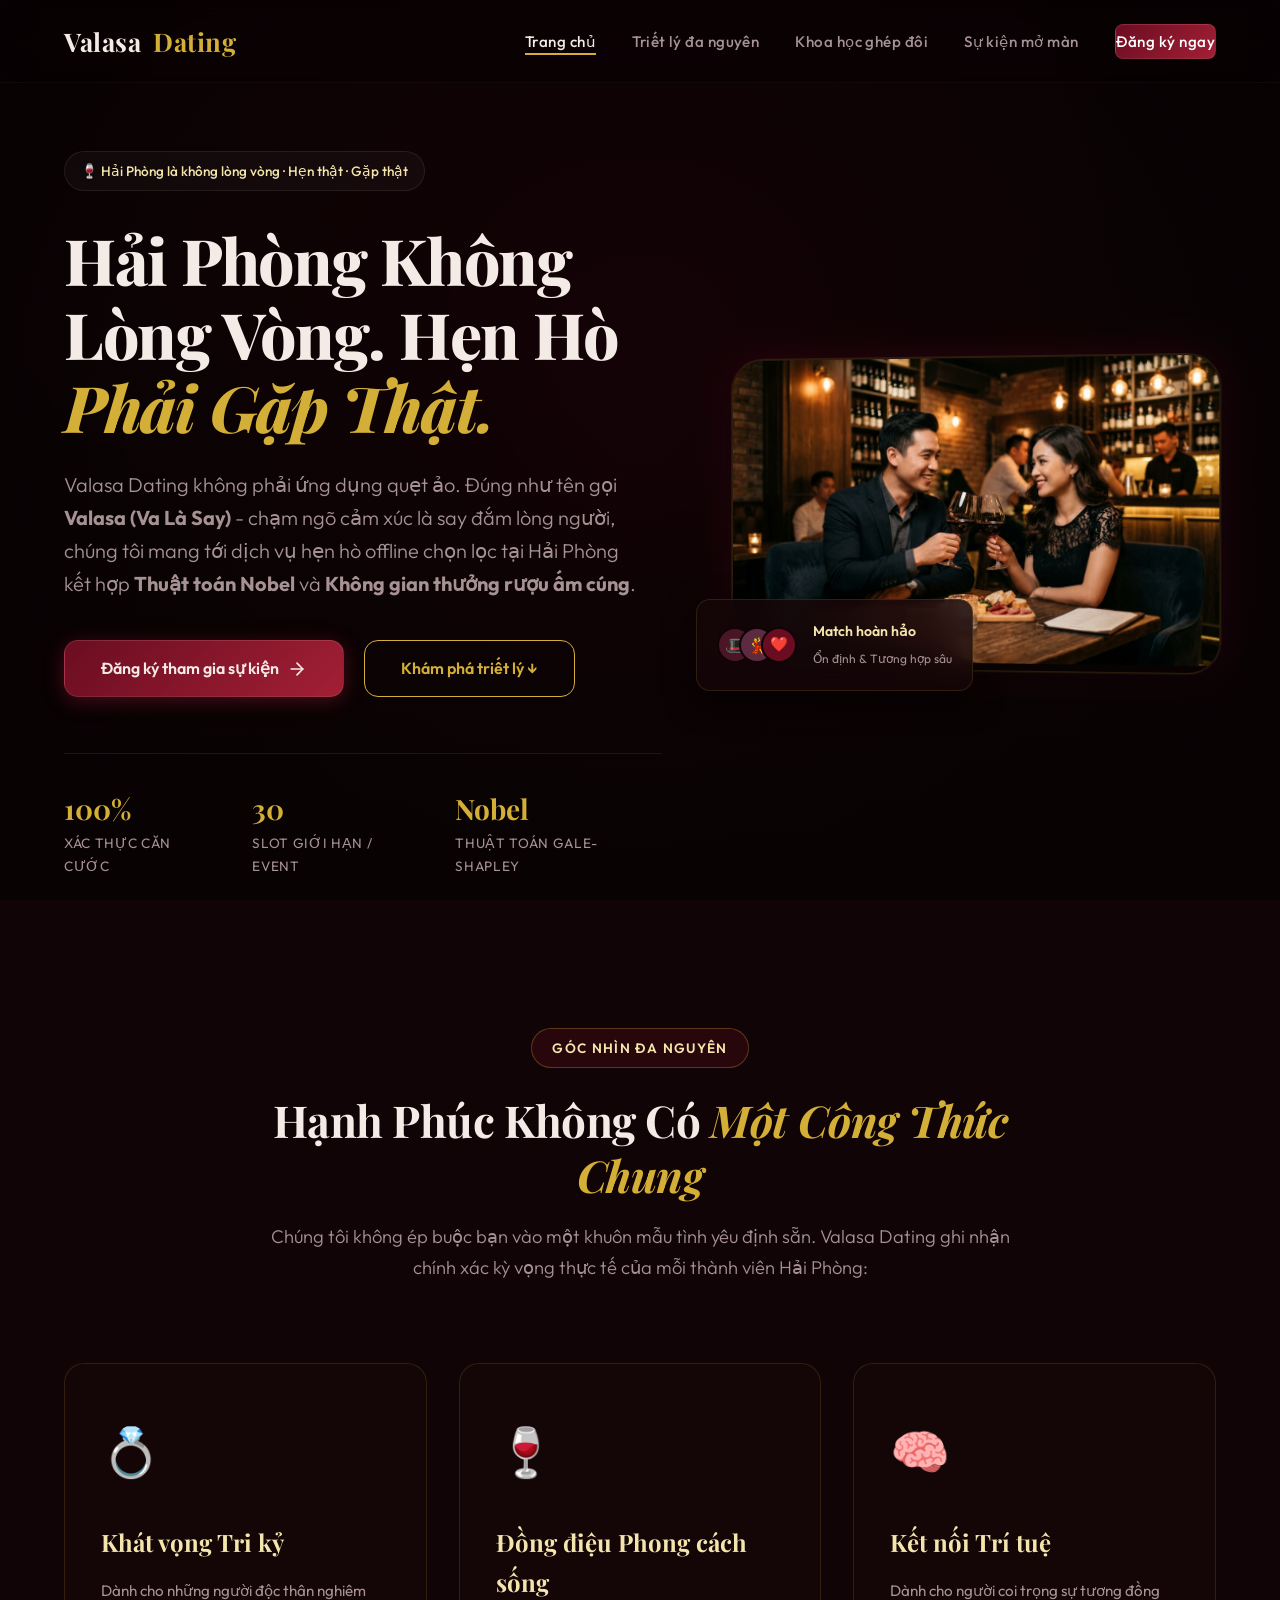
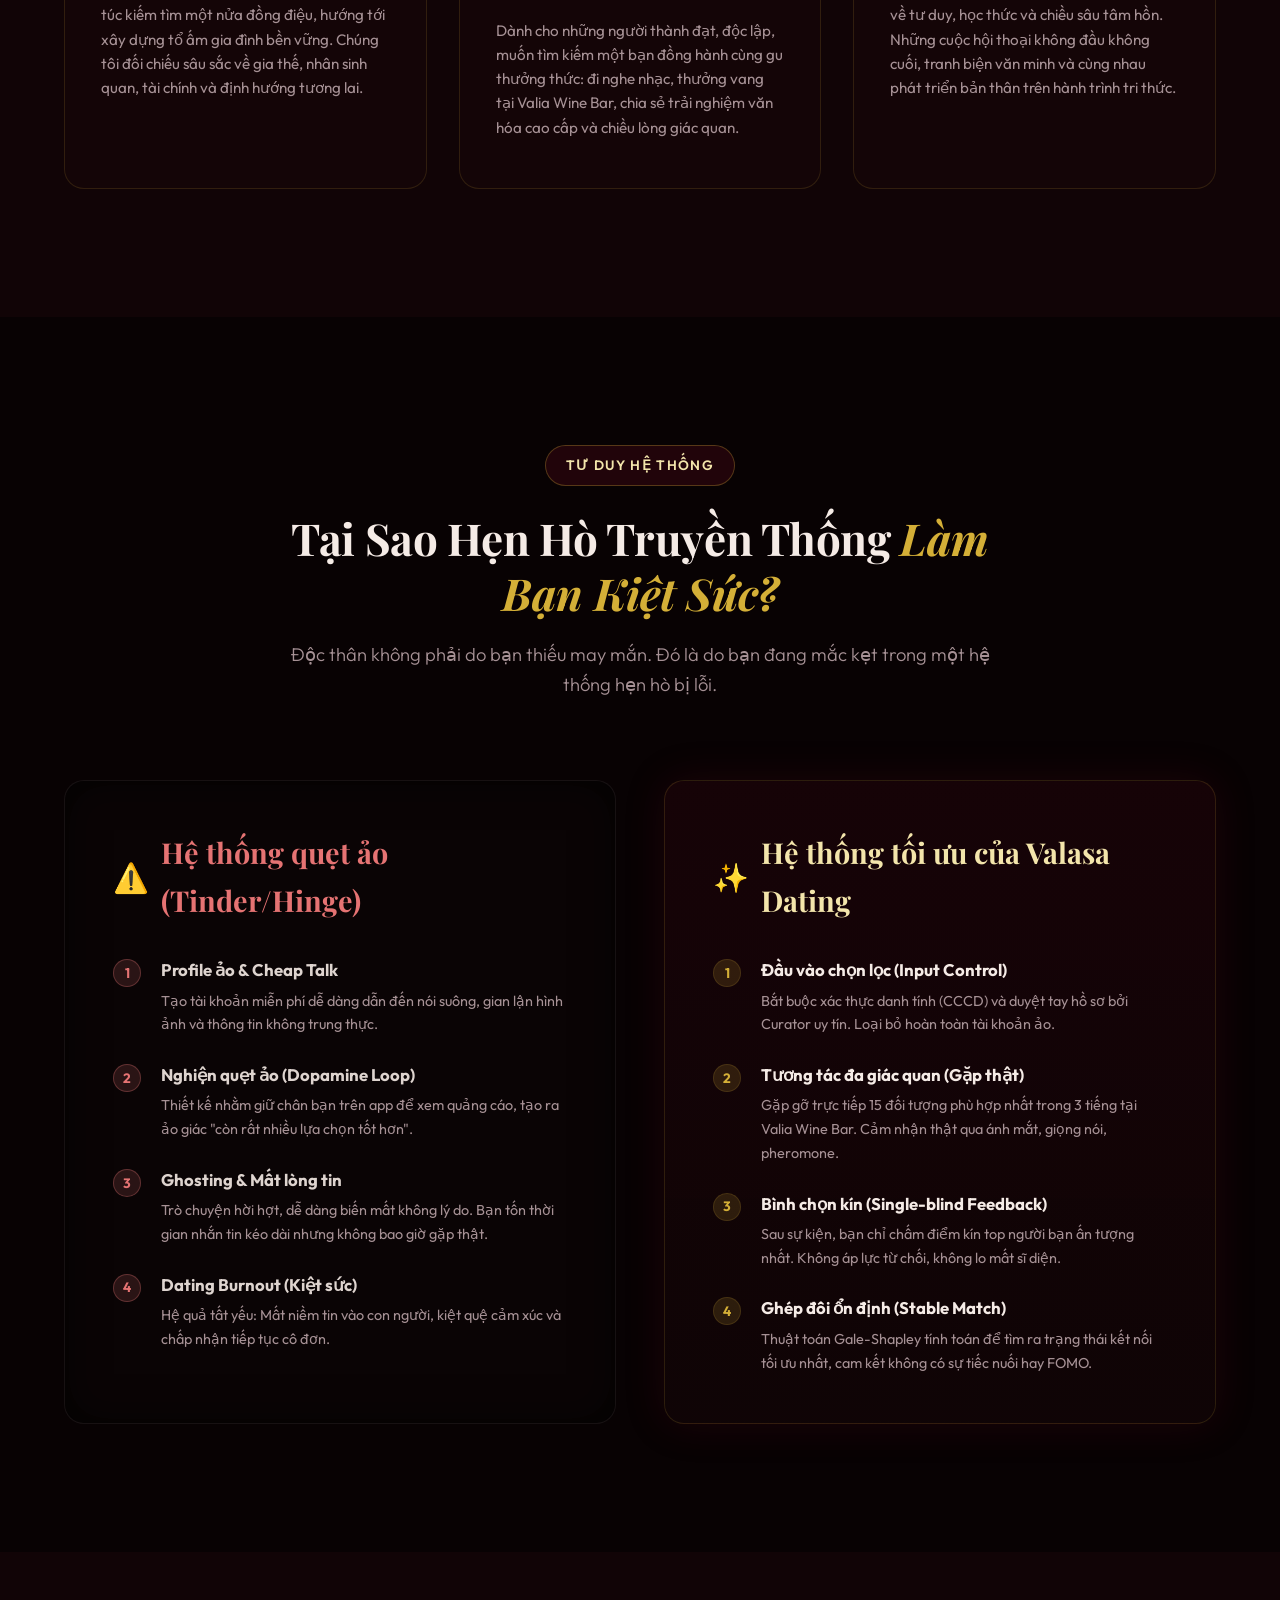
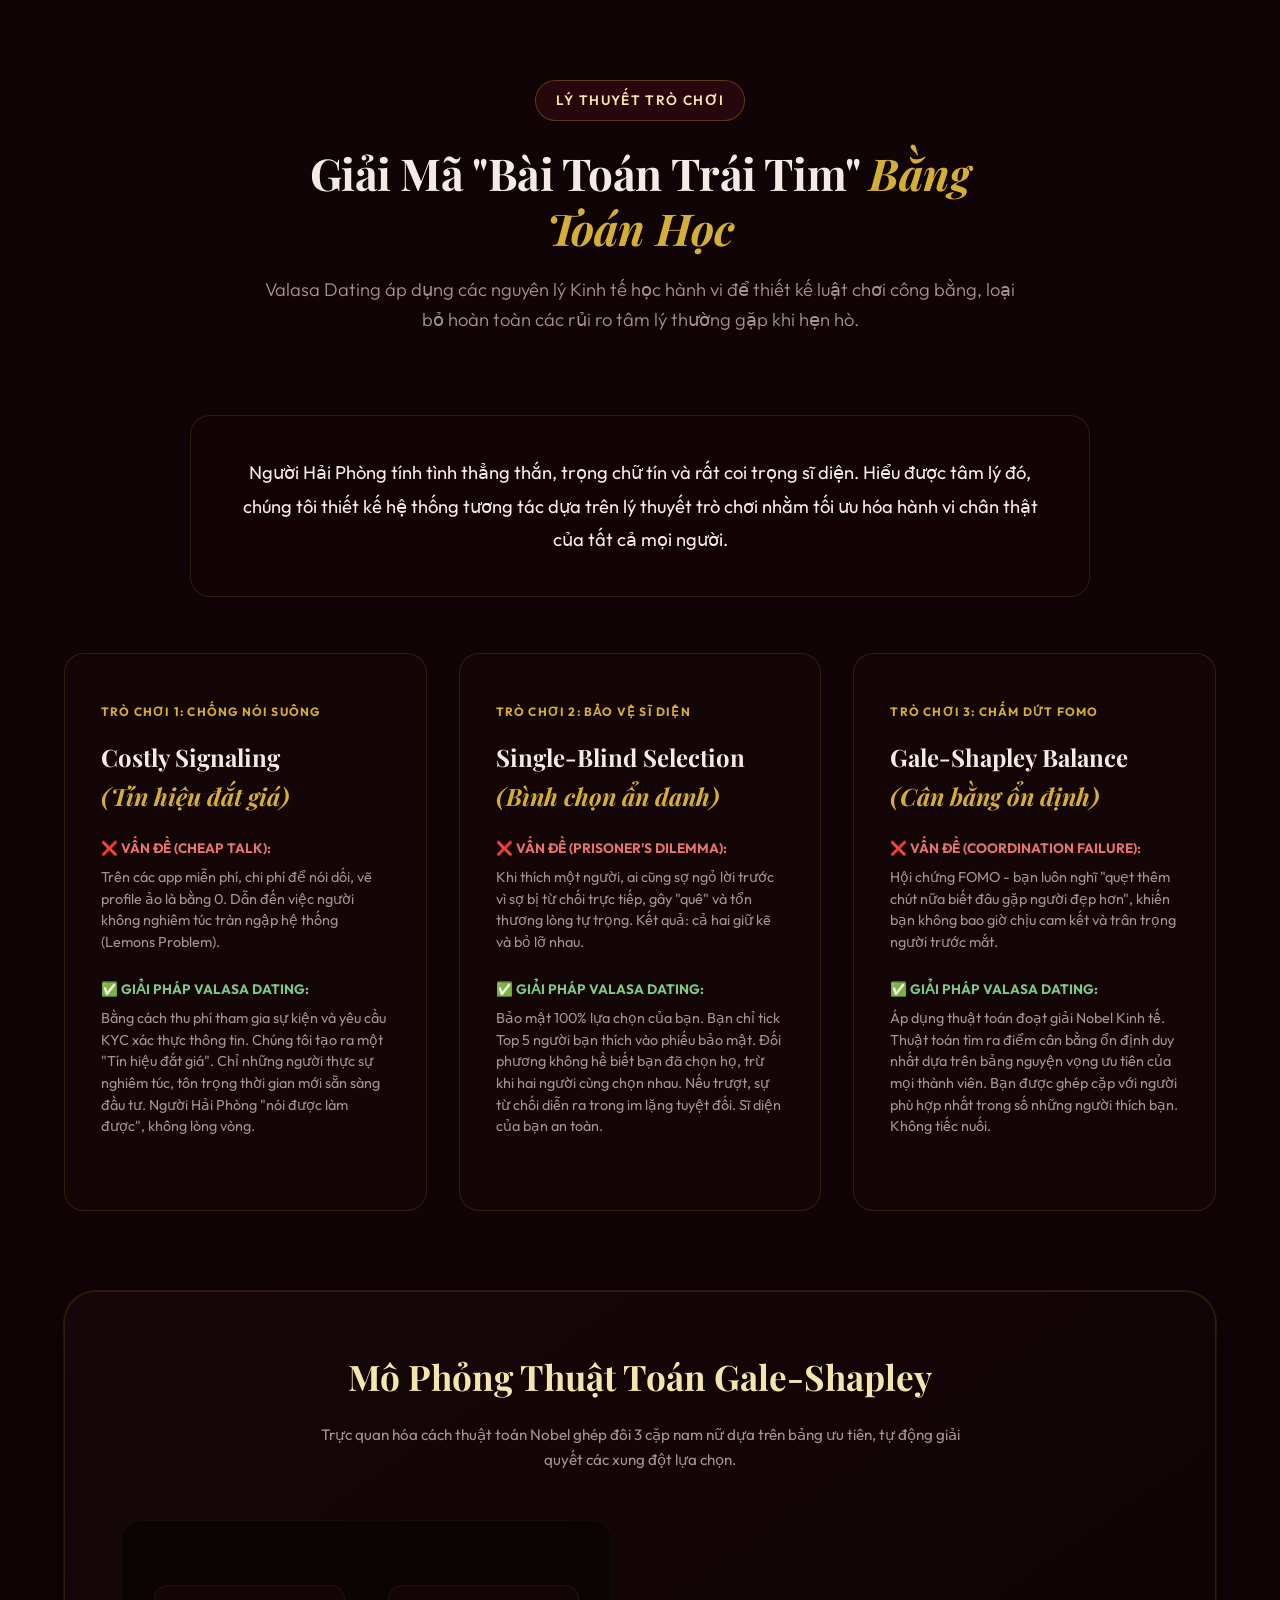
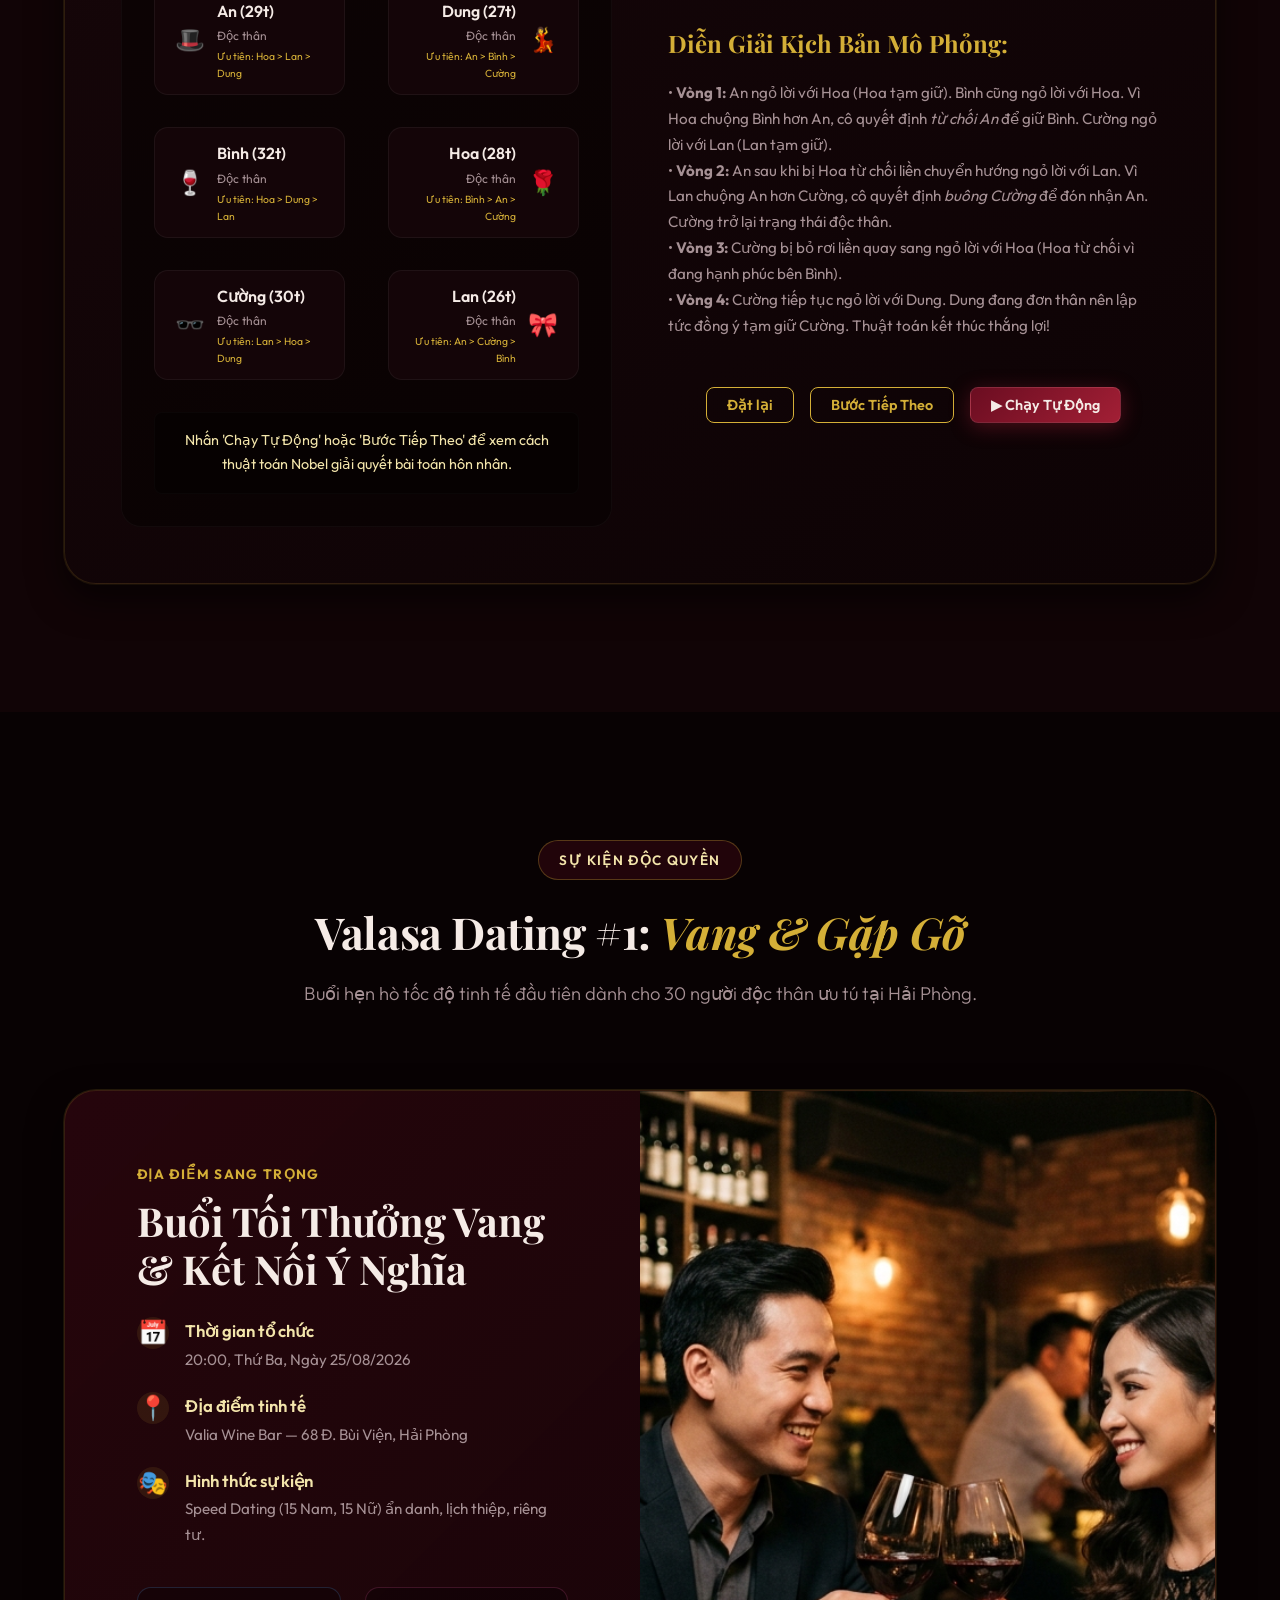
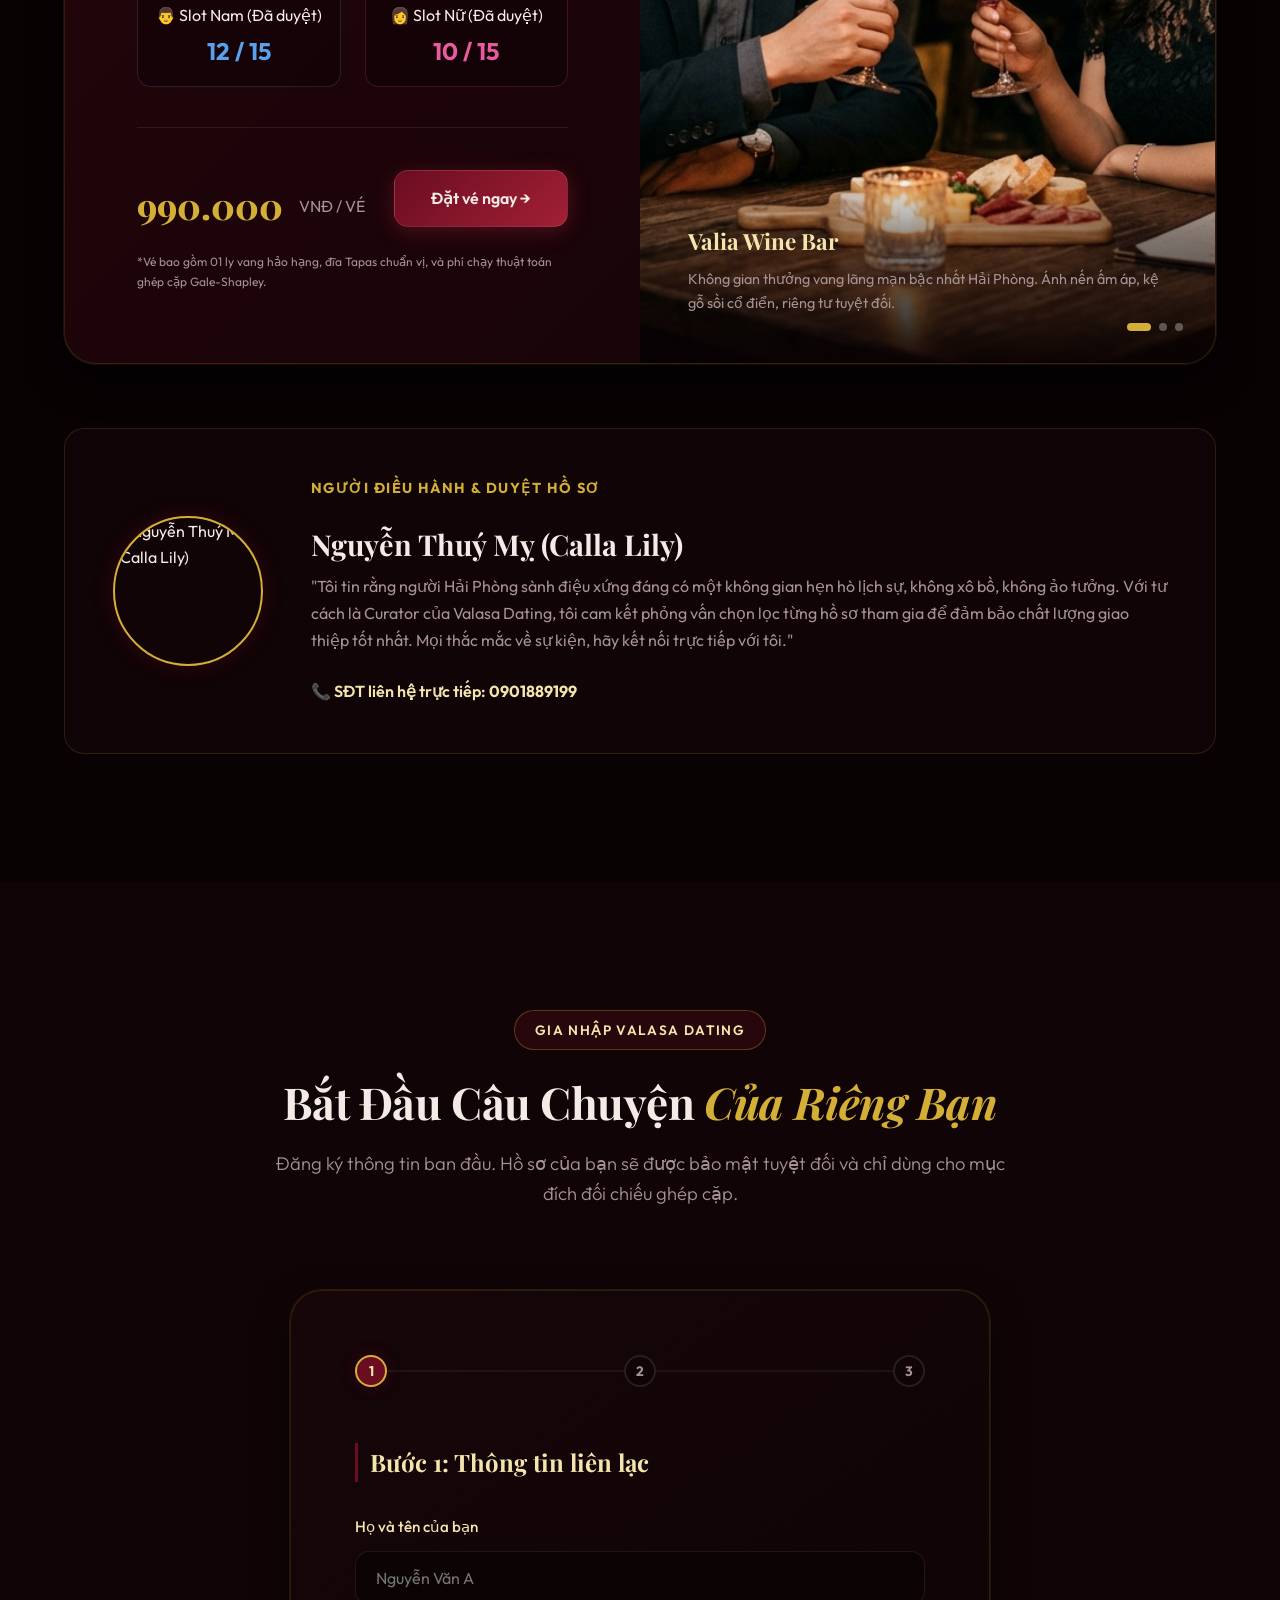
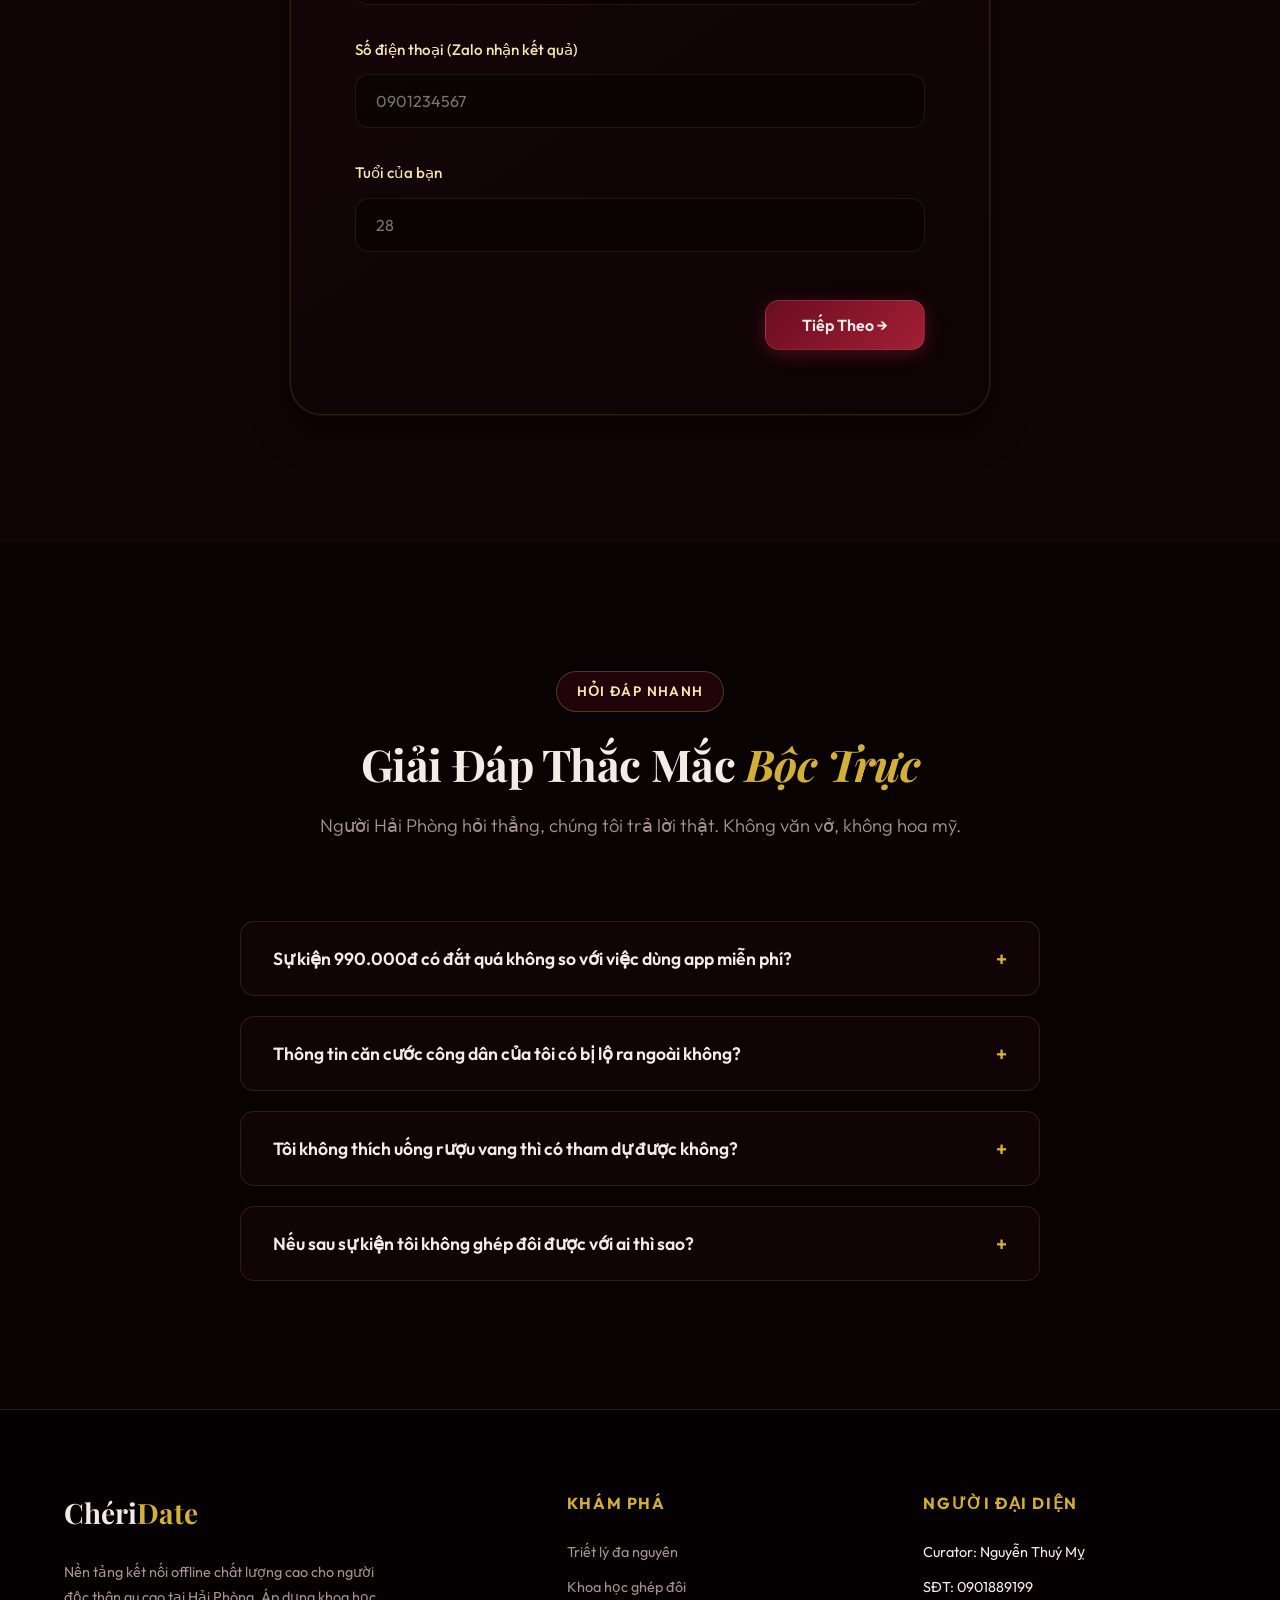
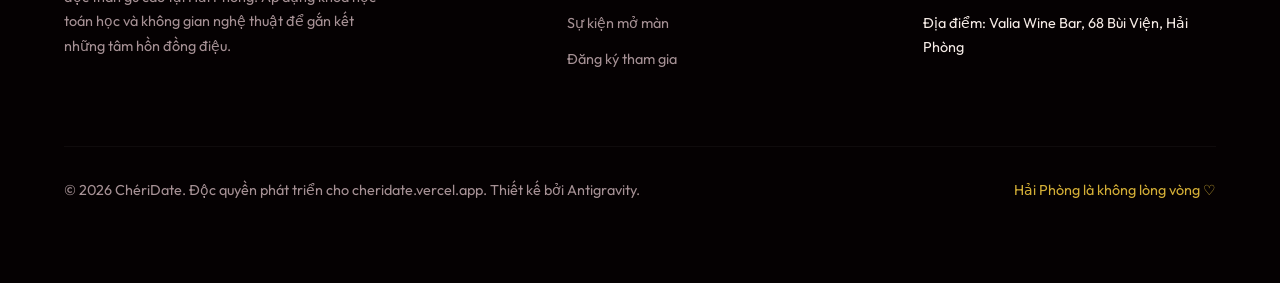
==== commit c2714898: "Add YouTube background video to hero section with overlay and low opacity orbs" ====
--- a/index.html
+++ b/index.html
@@ -40,9 +40,16 @@
         <!-- Hero Section -->
         <section class="hero-wow">
             <div class="hero-wow-bg">
-                <div class="orb orb-1"></div>
-                <div class="orb orb-2"></div>
-                <div class="orb orb-3"></div>
+                <div class="video-background-container">
+                    <iframe src="https://www.youtube.com/embed/UpcHLAnQ2mo?autoplay=1&mute=1&loop=1&playlist=UpcHLAnQ2mo&controls=0&showinfo=0&rel=0&iv_load_policy=3&playsinline=1&enablejsapi=1" 
+                            frameborder="0" 
+                            allow="autoplay; encrypted-media" 
+                            allowfullscreen></iframe>
+                </div>
+                <div class="video-background-overlay"></div>
+                <div class="orb orb-1" style="opacity: 0.15;"></div>
+                <div class="orb orb-2" style="opacity: 0.15;"></div>
+                <div class="orb orb-3" style="opacity: 0.1;"></div>
             </div>
             <div class="container hero-wow-container">
                 <div class="hero-wow-content animate-on-scroll visible">
--- a/static/css/style.css
+++ b/static/css/style.css
@@ -197,6 +197,36 @@
 .hero-wow-bg {
     position: absolute; top: 0; left: 0; width: 100%; height: 100%; z-index: 1; pointer-events: none;
 }
+.video-background-container {
+    position: absolute;
+    top: 0;
+    left: 0;
+    width: 100%;
+    height: 100%;
+    overflow: hidden;
+    z-index: 1;
+}
+.video-background-container iframe {
+    width: 100vw;
+    height: 56.25vw;
+    min-height: 100vh;
+    min-width: 177.77vh;
+    position: absolute;
+    top: 50%;
+    left: 50%;
+    transform: translate(-50%, -50%);
+    opacity: 0.45; /* Soft opacity so it doesn't distract from text */
+}
+.video-background-overlay {
+    position: absolute;
+    top: 0;
+    left: 0;
+    width: 100%;
+    height: 100%;
+    background: linear-gradient(180deg, rgba(8, 2, 3, 0.45) 0%, rgba(8, 2, 3, 0.9) 100%),
+                radial-gradient(circle at center, rgba(107, 13, 33, 0.3) 0%, rgba(8, 2, 3, 0.85) 85%);
+    z-index: 2;
+}
 .orb {
     position: absolute; border-radius: 50%; filter: blur(120px); opacity: 0.35;
 }
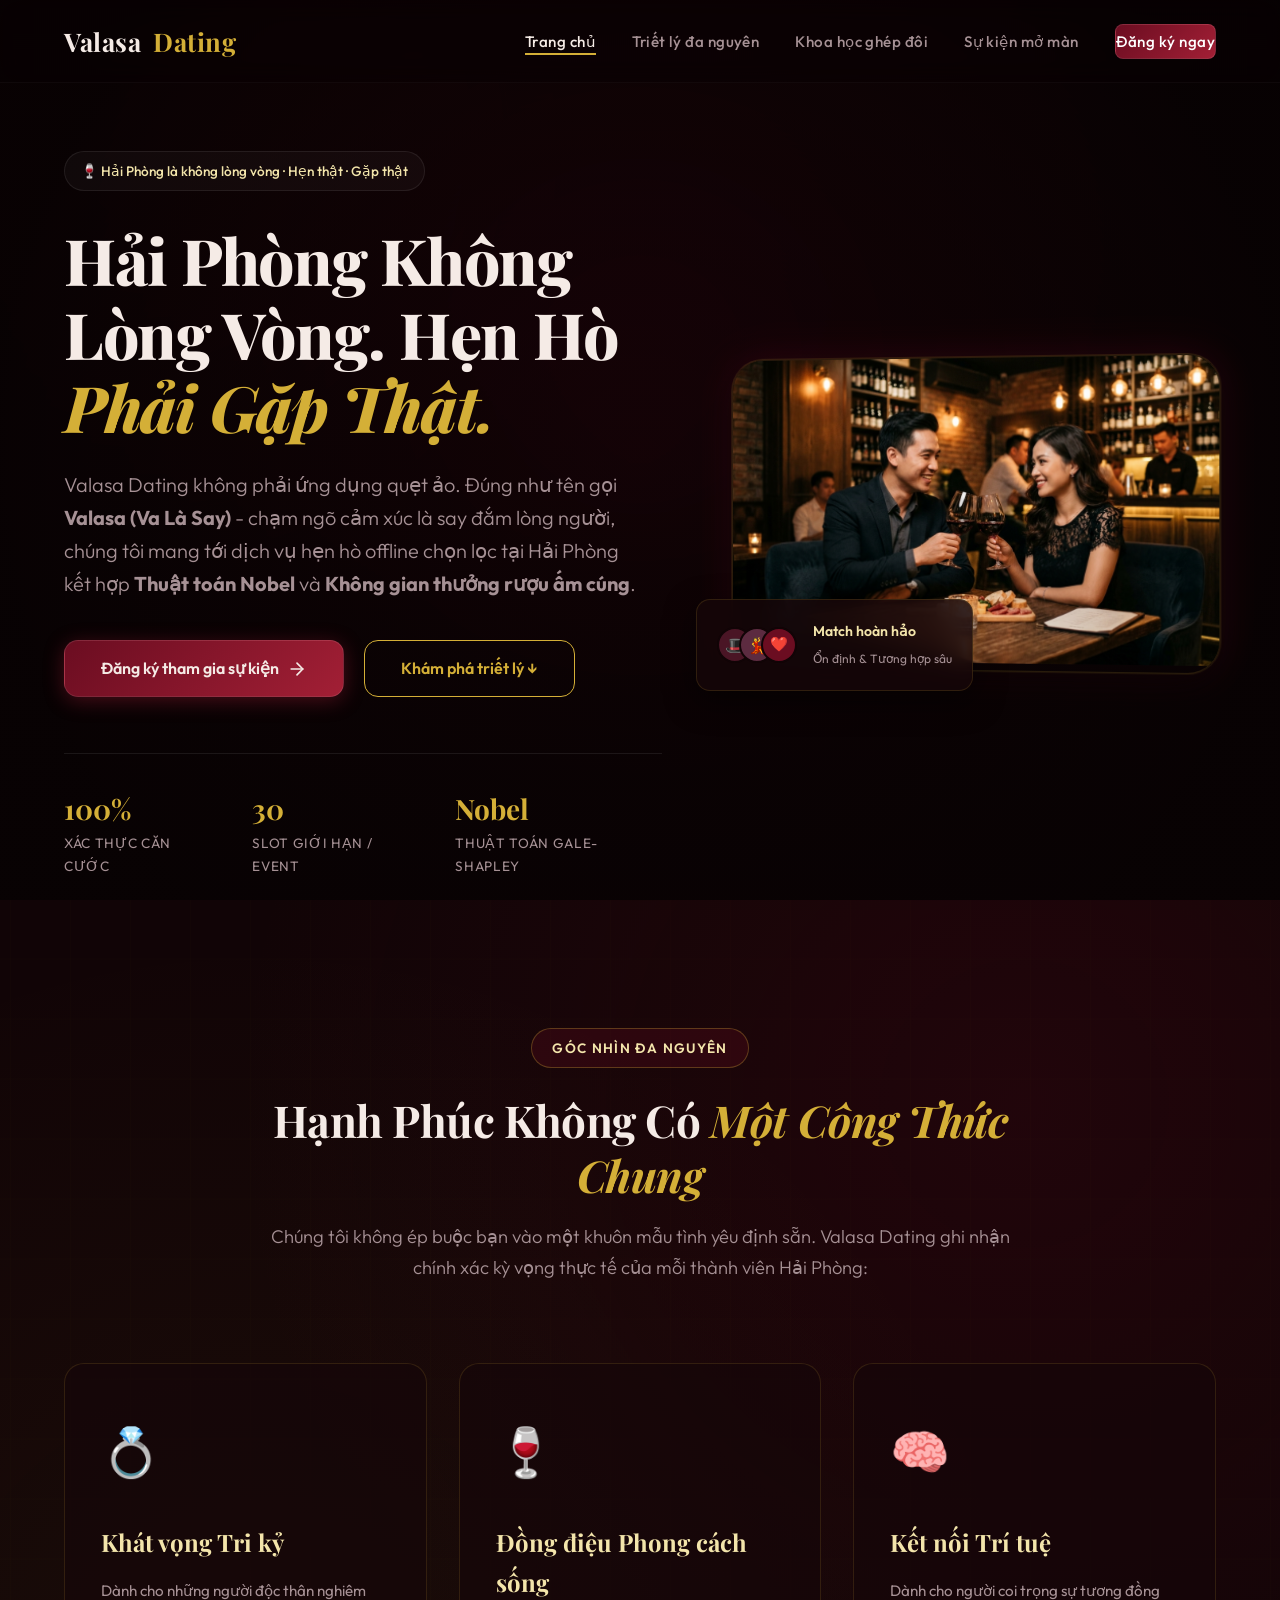
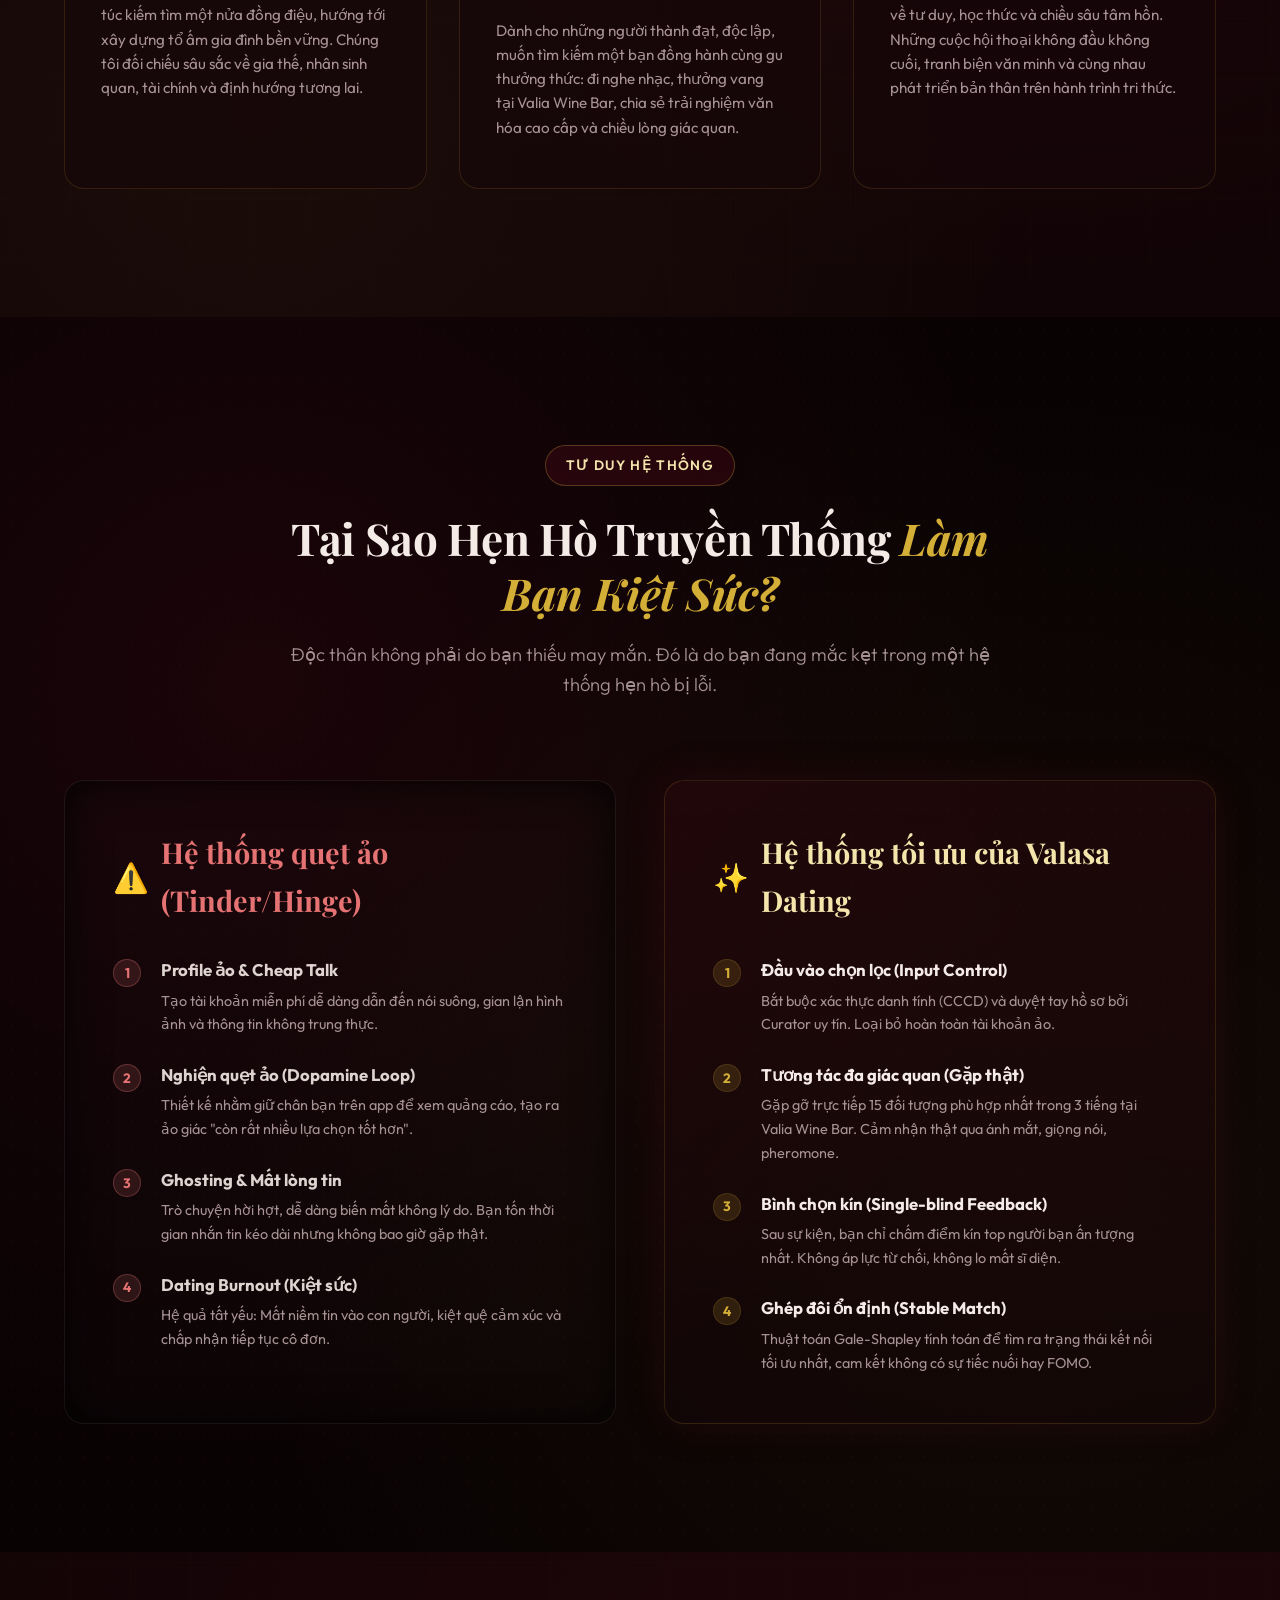
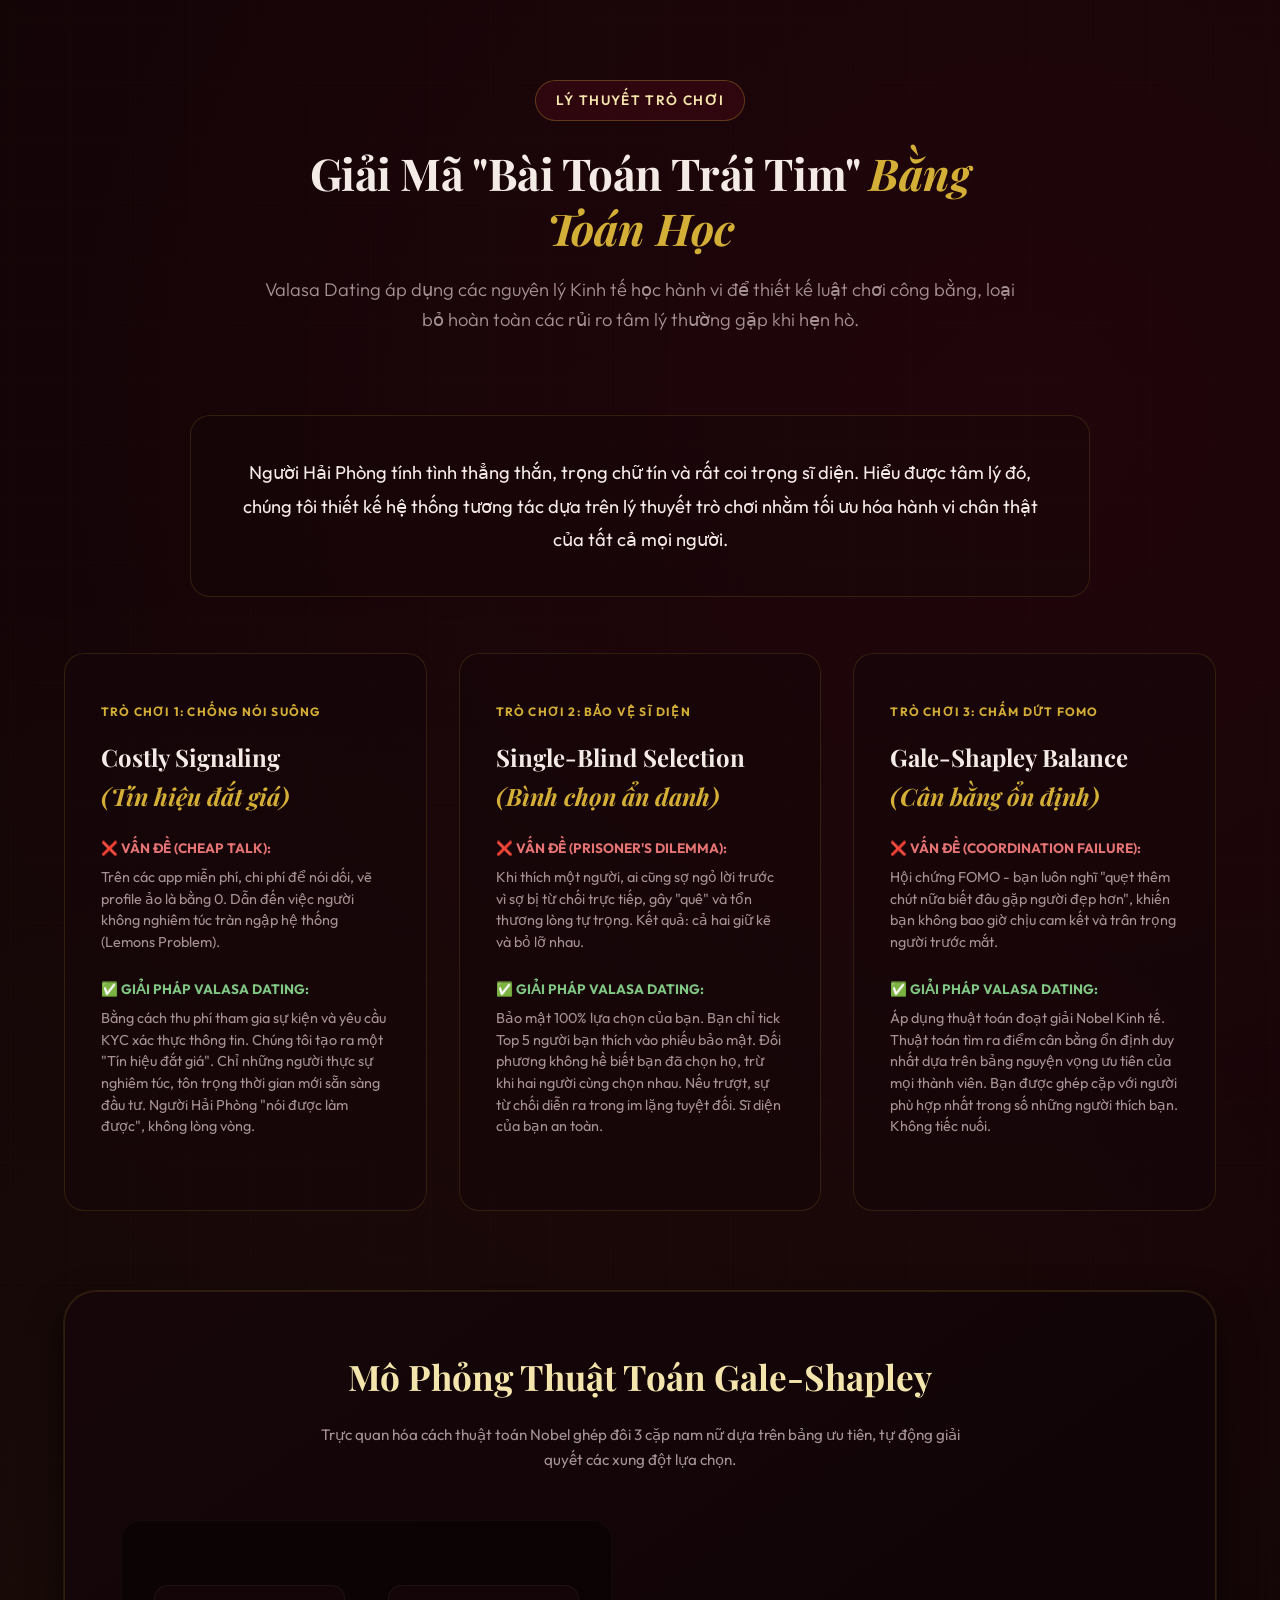
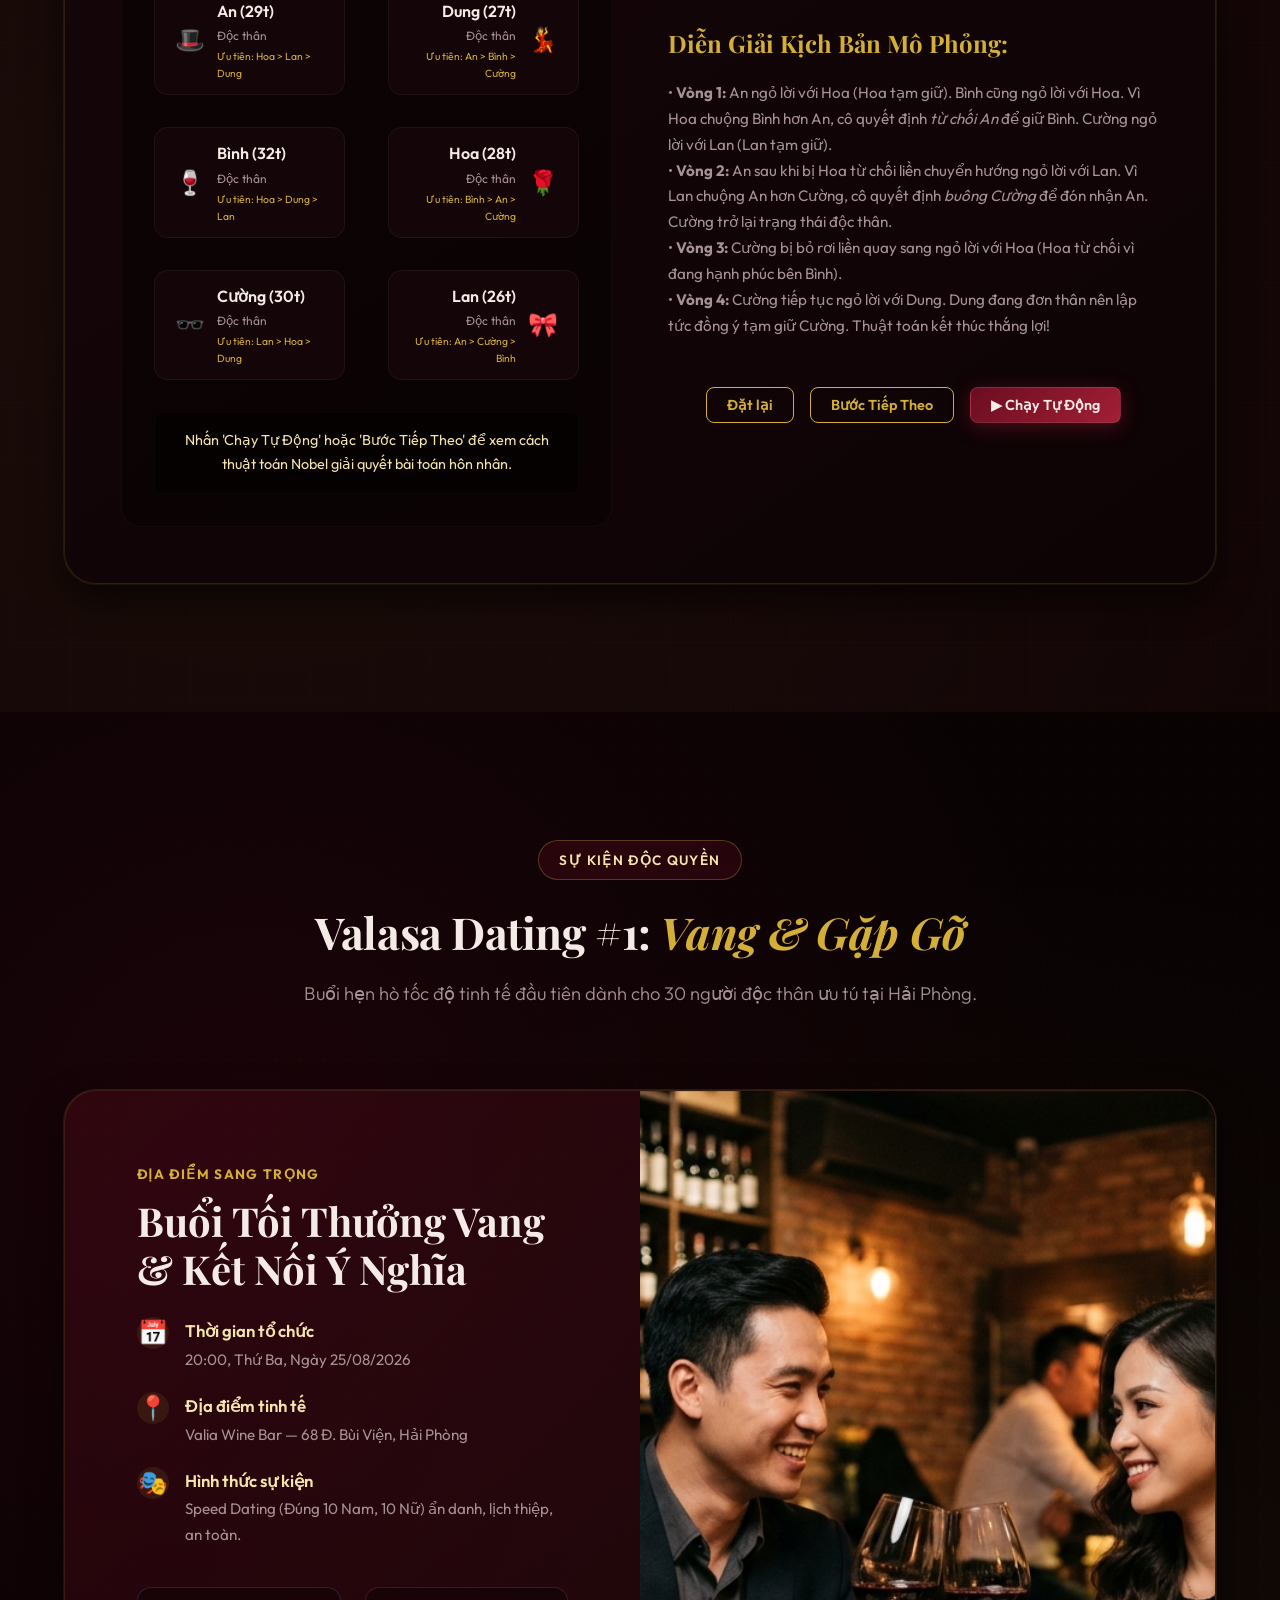
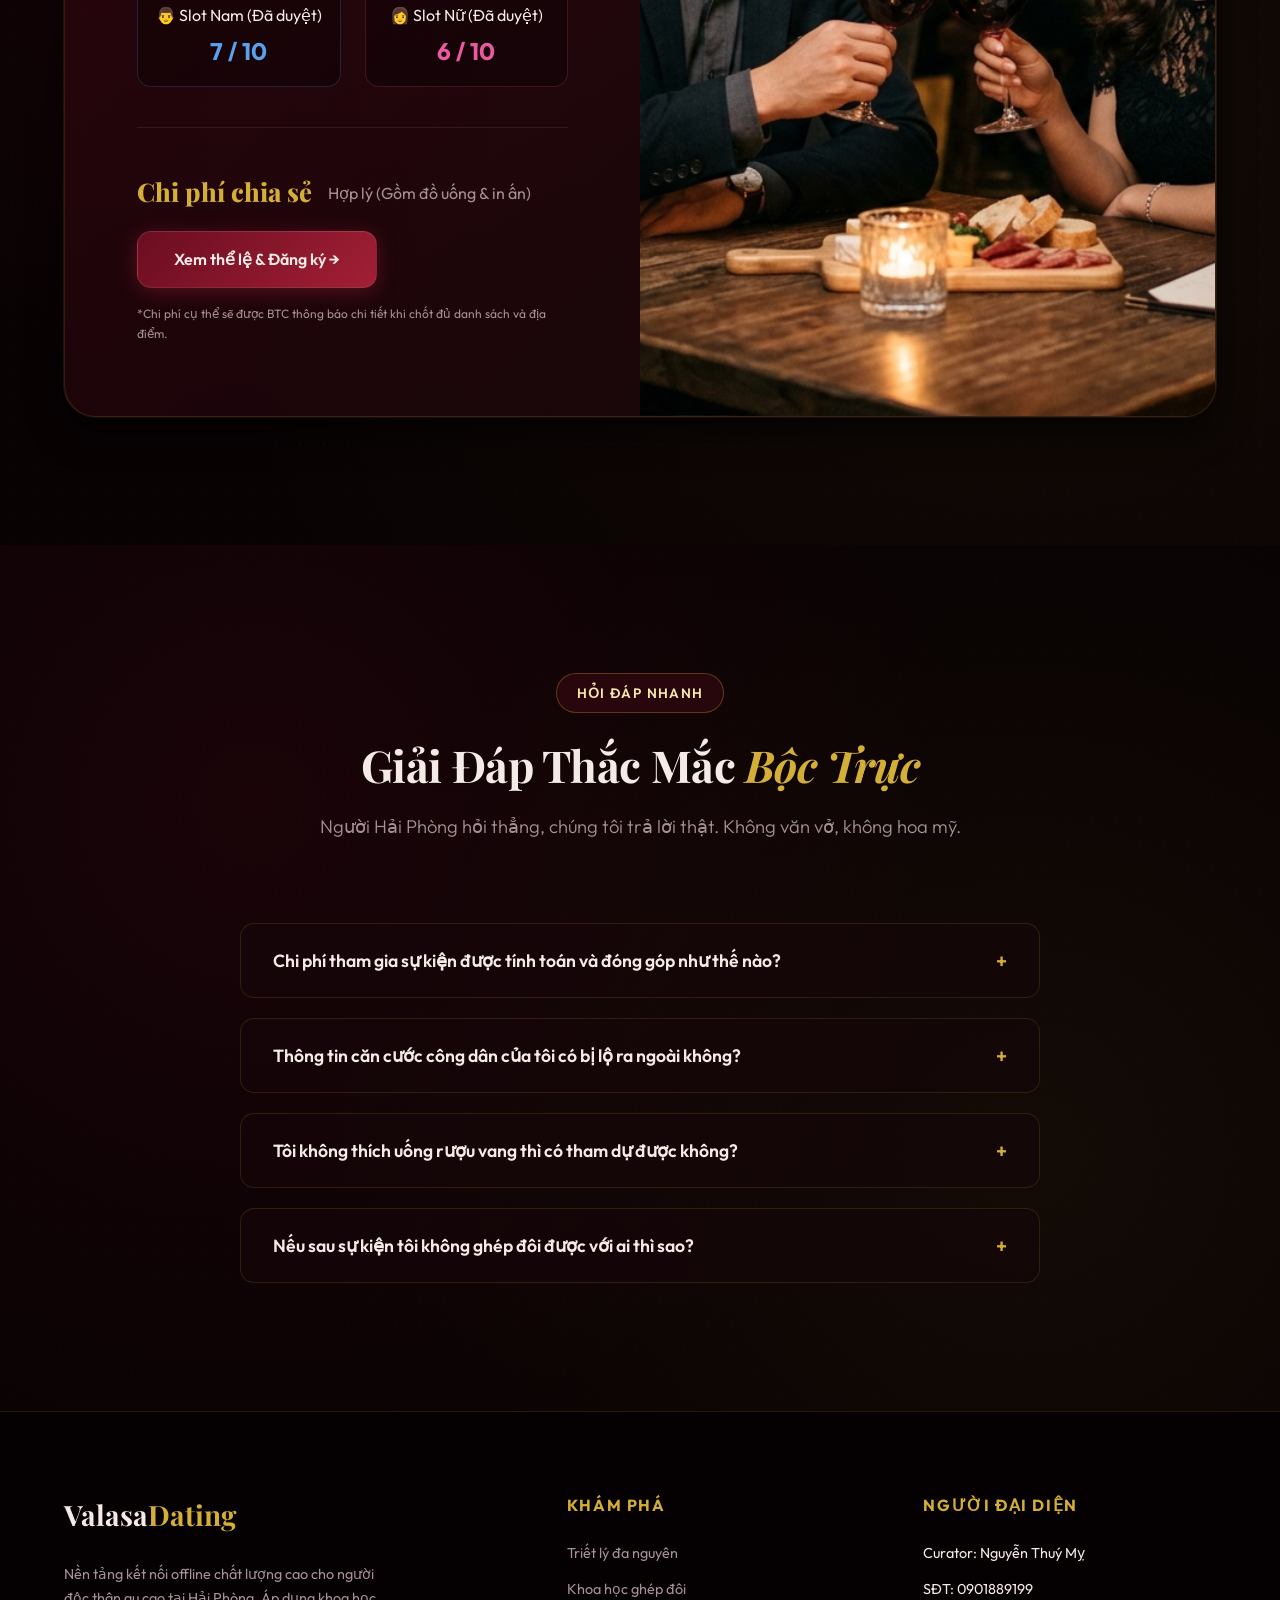
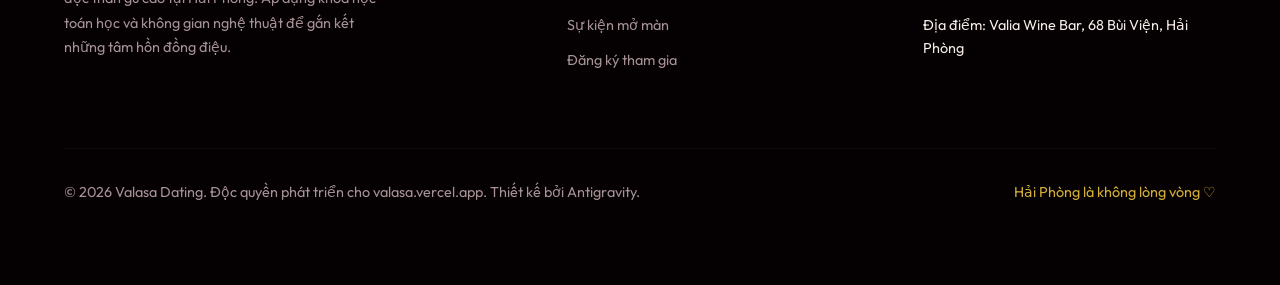
==== commit 189bee5f: "Update registration section to reflect new Valasa Dating rules and Google Form link" ====
--- a/index.html
+++ b/index.html
@@ -417,7 +417,7 @@
                                 <div class="meta-icon">🎭</div>
                                 <div class="meta-desc">
                                     <h4>Hình thức sự kiện</h4>
-                                    <p>Speed Dating (15 Nam, 15 Nữ) ẩn danh, lịch thiệp, riêng tư.</p>
+                                    <p>Speed Dating (Đúng 10 Nam, 10 Nữ) ẩn danh, lịch thiệp, an toàn.</p>
                                 </div>
                             </div>
                         </div>
@@ -426,185 +426,120 @@
                         <div class="slots-bar">
                             <div class="slot-badge-pv male-badge">
                                 <span>👨 Slot Nam (Đã duyệt)</span>
-                                <span class="slot-count">12 / 15</span>
+                                <span class="slot-count">7 / 10</span>
                             </div>
                             <div class="slot-badge-pv female-badge">
                                 <span>👩 Slot Nữ (Đã duyệt)</span>
-                                <span class="slot-count">10 / 15</span>
+                                <span class="slot-count">6 / 10</span>
                             </div>
                         </div>
 
                         <div style="border-top: 1px solid rgba(255, 255, 255, 0.08); padding-top: 2rem; display:flex; align-items:center; justify-content:space-between; flex-wrap: wrap; gap: 1.5rem;">
                             <div class="event-price-tag">
-                                <span class="price-value">990.000</span>
-                                <span class="price-currency">VNĐ / VÉ</span>
-                            </div>
-                            <a href="#register" class="btn btn-primary">Đặt vé ngay →</a>
-                        </div>
-                        <p style="font-size:0.75rem; color: var(--text-muted); margin-top:1rem;">*Vé bao gồm 01 ly vang hảo hạng, đĩa Tapas chuẩn vị, và phí chạy thuật toán ghép cặp Gale-Shapley.</p>
+                                <span class="price-value" style="font-size: 1.6rem; line-height: 1.2;">Chi phí chia sẻ</span>
+                                <span class="price-currency" style="text-transform: none; display: block; margin-top: 2px;">Hợp lý (Gồm đồ uống &amp; in ấn)</span>
+                            </div>
+                            <a href="#register" class="btn btn-primary">Xem thể lệ &amp; Đăng ký →</a>
+                        </div>
+                        <p style="font-size:0.75rem; color: var(--text-muted); margin-top:1rem;">*Chi phí cụ thể sẽ được BTC thông báo chi tiết khi chốt đủ danh sách và địa điểm.</p>
                     </div>
 
                     <!-- Visual Panel (Valia Gallery) -->
                     <div class="event-media-panel">
                         <div class="gallery-slider">
                             <div class="gallery-slide active" style="background-image: url('/static/images/hero_wine_date.jpg');"></div>
-                            <div class="gallery-slide" style="background-image: url('https://images.unsplash.com/photo-1510812431401-41d2bd2722f3?q=80&w=1000&auto=format&fit=crop');"></div>
-                            <div class="gallery-slide" style="background-image: url('https://images.unsplash.com/photo-1543007630-9710e4a00a20?q=80&w=1000&auto=format&fit=crop');"></div>
-                        </div>
-                        <div class="gallery-overlay">
-                            <h4>Valia Wine Bar</h4>
-                            <p>Không gian thưởng vang lãng mạn bậc nhất Hải Phòng. Ánh nến ấm áp, kệ gỗ sồi cổ điển, riêng tư tuyệt đối.</p>
-                        </div>
-                        <div class="gallery-nav">
-                            <button class="gallery-dot active" aria-label="Slide 1"></button>
-                            <button class="gallery-dot" aria-label="Slide 2"></button>
-                            <button class="gallery-dot" aria-label="Slide 3"></button>
-                        </div>
-                    </div>
-
-                </div>
-
-                <!-- Curator Card (Người tổ chức) -->
-                <div class="curator-card animate-on-scroll">
-                    <img src="https://images.unsplash.com/photo-1573496359142-b8d87734a5a2?q=80&w=800&auto=format&fit=crop" alt="Nguyễn Thuý Mỵ (Calla Lily)" class="curator-img">
-                    <div class="curator-content">
-                        <span class="curator-title">Người điều hành &amp; Duyệt hồ sơ</span>
-                        <h3>Nguyễn Thuý Mỵ (Calla Lily)</h3>
-                        <p class="curator-bio">
-                            "Tôi tin rằng người Hải Phòng sành điệu xứng đáng có một không gian hẹn hò lịch sự, không xô bồ, không ảo tưởng. Với tư cách là Curator của Valasa Dating, tôi cam kết phỏng vấn chọn lọc từng hồ sơ tham gia để đảm bảo chất lượng giao thiệp tốt nhất. Mọi thắc mắc về sự kiện, hãy kết nối trực tiếp với tôi."
-                        </p>
-                        <a href="tel:0901889199" class="curator-contact">
-                            <span>📞 SĐT liên hệ trực tiếp: <strong>0901889199</strong></span>
-                        </a>
-                    </div>
-                </div>
-
-            </div>
-        </section>
-
-        <!-- Registration Form Section (CTA) -->
+                            <div class="gallery-slide" style="background-image: url('https://images.unsplash.com/photo-1510812431401-41d2bd2722f3?q=80        <!-- Registration Form Section (CTA) -->
         <section class="section section-alt" id="register">
             <div class="container">
                 <div class="section-header animate-on-scroll">
                     <span class="section-badge">Gia nhập Valasa Dating</span>
-                    <h2 class="section-title">Bắt Đầu Câu Chuyện <span class="highlight">Của Riêng Bạn</span></h2>
-                    <p class="section-subtitle">Đăng ký thông tin ban đầu. Hồ sơ của bạn sẽ được bảo mật tuyệt đối và chỉ dùng cho mục đích đối chiếu ghép cặp.</p>
-                </div>
-
-                <div class="register-form-box animate-on-scroll">
+                    <h2 class="section-title">Hành Trình Lên Tàu <span class="highlight">"Va Là Say"</span></h2>
+                    <p class="section-subtitle">Vui lòng đọc kỹ thể lệ và nguyên tắc bảo mật của chúng tôi trước khi chính thức đăng ký tham gia chuyến đi:</p>
+                </div>
+
+                <div class="register-form-box animate-on-scroll" style="max-width: 900px; padding: 3rem; margin: 0 auto;">
                     
-                    <!-- Progress steps indicator -->
-                    <div class="form-step-indicator">
-                        <div class="step-dot active" id="step-ind-0">1</div>
-                        <div class="step-dot" id="step-ind-1">2</div>
-                        <div class="step-dot" id="step-ind-2">3</div>
-                    </div>
-
-                    <form id="cheriForm" onsubmit="event.preventDefault();">
-                        
-                        <!-- Step 1: Personal Info -->
-                        <div class="form-step active" id="form-step-0">
-                            <h3 style="font-family: var(--font-serif); font-size: 1.5rem; color: var(--gold-light); margin-bottom: 2rem; border-left: 3px solid var(--wine); padding-left: 0.75rem;">Bước 1: Thông tin liên lạc</h3>
+                    <!-- Boarding rules grid -->
+                    <div style="display: grid; grid-template-columns: repeat(2, 1fr); gap: 2rem; margin-bottom: 3rem; text-align: left;">
+                        
+                        <div style="background: rgba(8, 2, 3, 0.4); border: 1px solid var(--border-gold); padding: 1.5rem; border-radius: var(--r-md);">
+                            <h4 style="color: var(--gold-light); font-size: 1.1rem; margin-bottom: 0.75rem; display: flex; align-items: center; gap: 0.5rem;">
+                                <span>🔒</span> Bảo mật biệt danh (Nickname)
+                            </h4>
+                            <p style="color: var(--text-muted); font-size: 0.9rem; line-height: 1.6;">
+                                Mỗi người tham gia sử dụng một Biệt danh duy nhất. Không sử dụng tên thật hay thông tin cá nhân trong suốt quá trình giao lưu.
+                            </p>
+                        </div>
+                        
+                        <div style="background: rgba(8, 2, 3, 0.4); border: 1px solid var(--border-gold); padding: 1.5rem; border-radius: var(--r-md);">
+                            <h4 style="color: var(--gold-light); font-size: 1.1rem; margin-bottom: 0.75rem; display: flex; align-items: center; gap: 0.5rem;">
+                                <span>⏱️</span> Quy tắc 5 Phút (Speed Dating)
+                            </h4>
+                            <p style="color: var(--text-muted); font-size: 0.9rem; line-height: 1.6;">
+                                Trò chuyện 1-1 trực tiếp với mỗi ứng viên khác giới trong đúng 5 phút để cảm nhận pheromone, giọng nói và phong cách thật.
+                            </p>
+                        </div>
+                        
+                        <div style="background: rgba(8, 2, 3, 0.4); border: 1px solid var(--border-gold); padding: 1.5rem; border-radius: var(--r-md);">
+                            <h4 style="color: var(--gold-light); font-size: 1.1rem; margin-bottom: 0.75rem; display: flex; align-items: center; gap: 0.5rem;">
+                                <span>🃏</span> Bộ thẻ câu hỏi "Phá băng"
+                            </h4>
+                            <p style="color: var(--text-muted); font-size: 0.9rem; line-height: 1.6;">
+                                Không áp lực suy nghĩ chủ đề! BTC chuẩn bị sẵn các "Thẻ câu hỏi" tinh tế giúp hai bạn dễ dàng mở lòng chia sẻ.
+                            </p>
+                        </div>
+                        
+                        <div style="background: rgba(8, 2, 3, 0.4); border: 1px solid var(--border-gold); padding: 1.5rem; border-radius: var(--r-md);">
+                            <h4 style="color: var(--gold-light); font-size: 1.1rem; margin-bottom: 0.75rem; display: flex; align-items: center; gap: 0.5rem;">
+                                <span>🚫</span> Nguyên tắc "3 KHÔNG" nghiêm ngặt
+                            </h4>
+                            <p style="color: var(--text-muted); font-size: 0.9rem; line-height: 1.6;">
+                                <strong>KHÔNG</strong> hỏi tên thật, <strong>KHÔNG</strong> hỏi thông tin cá nhân sâu, <strong>KHÔNG</strong> tự trao đổi liên lạc tại chỗ để tránh phiền toái.
+                            </p>
+                        </div>
+                        
+                        <div style="background: rgba(8, 2, 3, 0.4); border: 1px solid var(--border-gold); padding: 1.5rem; border-radius: var(--r-md);">
+                            <h4 style="color: var(--gold-light); font-size: 1.1rem; margin-bottom: 0.75rem; display: flex; align-items: center; gap: 0.5rem;">
+                                <span>💬</span> Tín hiệu ghép đôi an toàn
+                            </h4>
+                            <p style="color: var(--text-muted); font-size: 0.9rem; line-height: 1.6;">
+                                Ghi nhớ Biệt danh đối phương. Sau sự kiện, nhắn tin Nickname bạn thích cho BTC. Nếu hai bên cùng chọn nhau, thông tin liên lạc mới được gửi đi.
+                            </p>
+                        </div>
+                        
+                        <div style="background: rgba(8, 2, 3, 0.4); border: 1px solid var(--border-gold); padding: 1.5rem; border-radius: var(--r-md);">
+                            <h4 style="color: var(--gold-light); font-size: 1.1rem; margin-bottom: 0.75rem; display: flex; align-items: center; gap: 0.5rem;">
+                                <span>⚖️</span> Điều kiện khởi hành &amp; Chi phí
+                            </h4>
+                            <p style="color: var(--text-muted); font-size: 0.9rem; line-height: 1.6;">
+                                Sự kiện chỉ diễn ra khi gom đủ đúng <strong>10 Nam &amp; 10 Nữ</strong> tương thích nhất. Chi phí chia sẻ hợp lý (in ấn &amp; đồ uống) thông báo công khai khi chốt danh sách.
+                            </p>
+                        </div>
+                        
+                    </div>
+
+                    <!-- Direct Google Form CTA Card -->
+                    <div style="background: linear-gradient(135deg, rgba(107, 13, 33, 0.4) 0%, rgba(22, 6, 9, 0.8) 100%); border: 2px solid var(--gold); border-radius: var(--r-lg); padding: 3.5rem 2rem; text-align: center; box-shadow: 0 10px 40px rgba(107, 13, 33, 0.3);">
+                        <span style="font-size: 3rem; display: block; margin-bottom: 1.5rem; filter: drop-shadow(0 0 10px var(--gold));">🎫</span>
+                        <h3 style="font-family: var(--font-serif); font-size: 2rem; color: var(--gold-light); margin-bottom: 1rem;">Mở Tờ Khai Đăng Ký Chính Thức</h3>
+                        <p style="color: var(--text-muted); font-size: 1.05rem; margin-bottom: 2.5rem; max-width: 600px; margin-left: auto; margin-right: auto; line-height: 1.7;">
+                            Để tham gia chuyến tàu tìm kiếm kết nối thật, vui lòng điền thông tin vào tờ khai Google Form bảo mật của chúng tôi. Hệ thống sẽ lọc và ghép cặp hồ sơ tự động.
+                        </p>
+                        
+                        <div style="display: flex; flex-direction: column; align-items: center; gap: 1.25rem;">
+                            <a href="https://forms.gle/V2qerUsC6g6rYUuC6" target="_blank" class="btn btn-primary btn-lg" style="box-shadow: 0 0 25px rgba(212, 175, 55, 0.4); text-shadow: 0 1px 2px rgba(0,0,0,0.5);">
+                                <span>Bấm Để Mở Link Đăng Ký (Google Form) 🚀</span>
+                            </a>
                             
-                            <div class="form-group">
-                                <label for="fullname">Họ và tên của bạn</label>
-                                <input type="text" id="fullname" name="fullname" class="form-control" placeholder="Nguyễn Văn A" required>
-                            </div>
-
-                            <div class="form-group">
-                                <label for="phone">Số điện thoại (Zalo nhận kết quả)</label>
-                                <input type="tel" id="phone" name="phone" class="form-control" placeholder="0901234567" required>
-                            </div>
-
-                            <div class="form-group">
-                                <label for="age">Tuổi của bạn</label>
-                                <input type="number" id="age" name="age" class="form-control" min="18" max="60" placeholder="28" required>
-                            </div>
-                        </div>
-
-                        <!-- Step 2: Pluralism expectation -->
-                        <div class="form-step" id="form-step-1">
-                            <h3 style="font-family: var(--font-serif); font-size: 1.5rem; color: var(--gold-light); margin-bottom: 2rem; border-left: 3px solid var(--wine); padding-left: 0.75rem;">Bước 2: Kỳ vọng của bạn</h3>
-                            
-                            <div class="form-group">
-                                <label>Giới tính của bạn</label>
-                                <div class="radio-tile-group">
-                                    <label class="radio-tile">
-                                        <input type="radio" name="gender" value="nam" required>
-                                        <span class="tile-icon">🎩</span>
-                                        <span class="tile-label">Nam giới</span>
-                                    </label>
-                                    <label class="radio-tile">
-                                        <input type="radio" name="gender" value="nu" required>
-                                        <span class="tile-icon">💃</span>
-                                        <span class="tile-label">Nữ giới</span>
-                                    </label>
-                                </div>
-                            </div>
-
-                            <div class="form-group">
-                                <label>Nhu cầu cốt lõi bạn tìm kiếm (Tư duy đa nguyên)</label>
-                                <select id="goal" name="goal" class="form-control" required style="background-color: #080203; cursor: pointer;">
-                                    <option value="" disabled selected>Chọn định hướng của bạn...</option>
-                                    <option value="triky">Khát vọng Tri kỷ (Tìm hiểu sâu sắc, kết hôn nghiêm túc)</option>
-                                    <option value="dongdieu">Đồng điệu Phong cách sống (Bạn bè chia sẻ gu thưởng thức, đi chơi)</option>
-                                    <option value="tritue">Kết nối Trí tuệ (Tìm đối tác đàm luận, cùng tần số tư duy)</option>
-                                </select>
-                            </div>
-
-                            <div class="form-group">
-                                <label for="intro">Đôi nét về bạn (Công việc, sở thích, gu sống)</label>
-                                <textarea id="intro" name="intro" class="form-control" rows="3" placeholder="Ví dụ: Kỹ sư công nghệ, thích đọc sách, cuối tuần thích đi uống cafe acoustic..." required></textarea>
-                            </div>
-                        </div>
-
-                        <!-- Step 3: Identity confirmation -->
-                        <div class="form-step" id="form-step-2">
-                            <h3 style="font-family: var(--font-serif); font-size: 1.5rem; color: var(--gold-light); margin-bottom: 2rem; border-left: 3px solid var(--wine); padding-left: 0.75rem;">Bước 3: Cam kết chân thực</h3>
-                            
-                            <p style="color: var(--text-muted); font-size: 0.95rem; margin-bottom: 2rem; line-height: 1.7;">
-                                Để đảm bảo an toàn tối đa cho hệ thống hẹn hò offline, Valasa Dating cam kết 100% người tham dự đều được xác thực nhân thân. Bạn đồng ý cung cấp ảnh CCCD chụp rõ ràng hoặc xuất trình trực tiếp cho Curator <strong>Nguyễn Thuý Mỵ (Calla Lily)</strong> khi xác nhận vé sự kiện chứ?
-                            </p>
-
-                            <div class="form-group">
-                                <div class="radio-tile-group">
-                                    <label class="radio-tile" style="grid-column: span 2;">
-                                        <input type="radio" name="kyc_agree" value="agree" required>
-                                        <span class="tile-icon">🛡️</span>
-                                        <span class="tile-label" style="margin-top:0.25rem;">Tôi đồng ý xác thực nhân thân (Bảo mật 100%)</span>
-                                    </label>
-                                </div>
-                            </div>
-
-                            <div class="form-group">
-                                <label style="display:flex; align-items:center; gap: 0.5rem; cursor:pointer; font-weight: normal; font-size: 0.85rem; color: var(--text-muted);">
-                                    <input type="checkbox" required style="accent-color: var(--gold);">
-                                    <span>Tôi cam kết thông tin khai báo là hoàn toàn trung thực.</span>
-                                </label>
-                            </div>
-                        </div>
-
-                        <!-- Form Actions Navigation -->
-                        <div class="form-actions">
-                            <button type="button" class="btn btn-secondary" id="btn-prev" style="visibility: hidden;">← Quay lại</button>
-                            <button type="button" class="btn btn-primary" id="btn-next">Tiếp Theo →</button>
-                        </div>
-                    </form>
-
-                    <!-- Success Screen -->
-                    <div class="success-screen" id="successScreen">
-                        <div class="success-icon">🏆</div>
-                        <h3>Hồ Sơ Đăng Ký Đã Được Tiếp Nhận!</h3>
-                        <p>
-                            Cảm ơn bạn đã tin tưởng Valasa Dating. Curator <strong>Nguyễn Thuý Mỵ (Calla Lily)</strong> sẽ xem xét và chủ động gọi điện xác nhận, tư vấn cũng như gửi vé điện tử cho bạn trong vòng 24 giờ tới qua SĐT/Zalo đã đăng ký.
-                        </p>
-                        <div style="display:flex; justify-content:center; gap:1.25rem; flex-wrap:wrap; margin-top:2rem;">
-                            <a href="https://zalo.me/0901889199" target="_blank" class="btn btn-primary">
-                                <span>💬 Nhắn Zalo cho Calla Lily</span>
-                            </a>
-                            <a href="tel:0901889199" class="btn btn-secondary">
-                                <span>📞 Gọi điện trực tiếp</span>
-                            </a>
+                            <div style="display: flex; gap: 1.5rem; margin-top: 1.5rem; flex-wrap: wrap; justify-content: center; align-items: center;">
+                                <a href="https://zalo.me/0901889199" target="_blank" style="color: var(--text-muted); font-size: 0.9rem; display: flex; align-items: center; gap: 0.5rem; border-bottom: 1px dashed var(--text-muted); padding-bottom: 2px;">
+                                    <span>💬 Zalo Hỗ Trợ: 0901889199</span>
+                                </a>
+                                <span style="color: rgba(255,255,255,0.2);">|</span>
+                                <span style="color: var(--gold); font-size: 0.9rem; font-weight: 600;">
+                                    *Hồ sơ nộp sau 10 cặp đầu tiên sẽ được bảo lưu cho số sau.
+                                </span>
+                            </div>
                         </div>
                     </div>
 
@@ -624,11 +559,11 @@
                 <div class="faq-list">
                     <div class="faq-item animate-on-scroll">
                         <button class="faq-trigger">
-                            <span>Sự kiện 990.000đ có đắt quá không so với việc dùng app miễn phí?</span>
+                            <span>Chi phí tham gia sự kiện được tính toán và đóng góp như thế nào?</span>
                             <span class="faq-icon">+</span>
                         </button>
                         <div class="faq-content">
-                            <p>Không hề đắt. Nếu bạn dùng app miễn phí, bạn tốn hàng tháng trời quẹt ảo, tốn hàng triệu đồng cho những buổi cà phê nhạt nhẽo với những người không giống hình ảnh trên mạng, hoặc tốn năng lượng đối mặt với "cheap talk". 990.000đ tại Valasa Dating bao gồm đồ uống hảo hạng, tapas chất lượng tại Valia Wine Bar, sự bảo mật thông tin, việc lọc sạch người thiếu nghiêm túc, và cơ hội gặp trực tiếp 15 người thật được chọn lọc tay. Đây là khoản đầu tư thông minh cho thời gian và cảm xúc của bạn.</p>
+                            <p>Rất rõ ràng và sòng phẳng. Valasa Dating hoạt động như một cộng đồng kết nối thực chất phi lợi nhuận thương mại. Chi phí tham gia là chi phí chia sẻ thực tế (bao gồm đồ uống bạn tự chọn tại quán và chi phí in ấn ấn phẩm câu hỏi phá băng, hồ sơ ẩn danh). BTC sẽ thông báo chi tiết số tiền khi chốt đủ danh sách 10 Nam &amp; 10 Nữ tương thích nhất và chốt địa điểm. Bạn chỉ cần đóng góp khi chắc chắn tham gia.</p>
                         </div>
                     </div>
 
@@ -658,7 +593,7 @@
                             <span class="faq-icon">+</span>
                         </button>
                         <div class="faq-content">
-                            <p>Hẹn hò là một hệ thống xác suất. Dù không ghép đôi thành công ngay lần đầu, bạn đã có một buổi tối thư giãn tuyệt vời tại một trong những wine bar sang xịn nhất Hải Phòng, thưởng thức đồ uống ngon, kết nối với những người bạn độc thân ưu tú cùng gu. Đồng thời, hồ sơ của bạn vẫn được giữ trong hệ thống lưu trữ ưu tiên của ChériDate để thuật toán tiếp tục tìm kiếm và gợi ý ghép đôi cho các sự kiện tiếp theo.</p>
+                            <p>Hẹn hò là một hệ thống xác suất. Dù chưa ghép đôi thành công ngay lần đầu, bạn đã có một buổi tối thư giãn tuyệt vời tại một trong những wine bar sang xịn nhất Hải Phòng, thưởng thức đồ uống ngon, kết nối với những người bạn độc thân ưu tú cùng gu. Đồng thời, hồ sơ của bạn vẫn được giữ trong hệ thống lưu trữ ưu tiên của Valasa Dating để thuật toán tiếp tục tìm kiếm và gợi ý ghép đôi cho các sự kiện tiếp theo.</p>
                         </div>
                     </div>
                 </div>
@@ -672,7 +607,7 @@
         <div class="container">
             <div class="footer-grid">
                 <div>
-                    <div class="footer-logo">Chéri<span>Date</span></div>
+                    <div class="footer-logo">Valasa<span>Dating</span></div>
                     <p class="footer-desc">
                         Nền tảng kết nối offline chất lượng cao cho người độc thân gu cao tại Hải Phòng. Áp dụng khoa học toán học và không gian nghệ thuật để gắn kết những tâm hồn đồng điệu.
                     </p>
@@ -696,7 +631,7 @@
                 </div>
             </div>
             <div class="footer-bottom">
-                <p>&copy; 2026 ChériDate. Độc quyền phát triển cho cheridate.vercel.app. Thiết kế bởi Antigravity.</p>
+                <p>&copy; 2026 Valasa Dating. Độc quyền phát triển cho valasa.vercel.app. Thiết kế bởi Antigravity.</p>
                 <p style="color: var(--gold);">Hải Phòng là không lòng vòng ♡</p>
             </div>
         </div>
--- a/static/css/style.css
+++ b/static/css/style.css
@@ -59,8 +59,23 @@
 
 /* Global Utilities */
 .container { max-width: 1200px; margin: 0 auto; padding: 0 1.5rem; }
-.section { padding: 8rem 0; position: relative; }
-.section-alt { background-color: var(--bg-deep); }
+.section {
+    padding: 8rem 0;
+    position: relative;
+    background-image: radial-gradient(circle at 20% 30%, rgba(107, 13, 33, 0.18) 0%, transparent 60%),
+                      radial-gradient(circle at 80% 70%, rgba(212, 175, 55, 0.05) 0%, transparent 60%),
+                      radial-gradient(rgba(212, 175, 55, 0.02) 1px, transparent 1px);
+    background-size: 100% 100%, 100% 100%, 24px 24px;
+}
+.section-alt {
+    background-color: var(--bg-deep);
+    background-image: radial-gradient(circle at 80% 20%, rgba(107, 13, 33, 0.18) 0%, transparent 60%),
+                      radial-gradient(circle at 20% 80%, rgba(212, 175, 55, 0.05) 0%, transparent 60%),
+                      linear-gradient(rgba(212, 175, 55, 0.012) 1px, transparent 1px),
+                      linear-gradient(90deg, rgba(212, 175, 55, 0.012) 1px, transparent 1px);
+    background-size: 100% 100%, 100% 100%, 60px 60px, 60px 60px;
+    background-position: center;
+}
 .text-center { text-align: center; }
 .highlight { color: var(--gold); font-family: var(--font-serif); font-style: italic; }
 
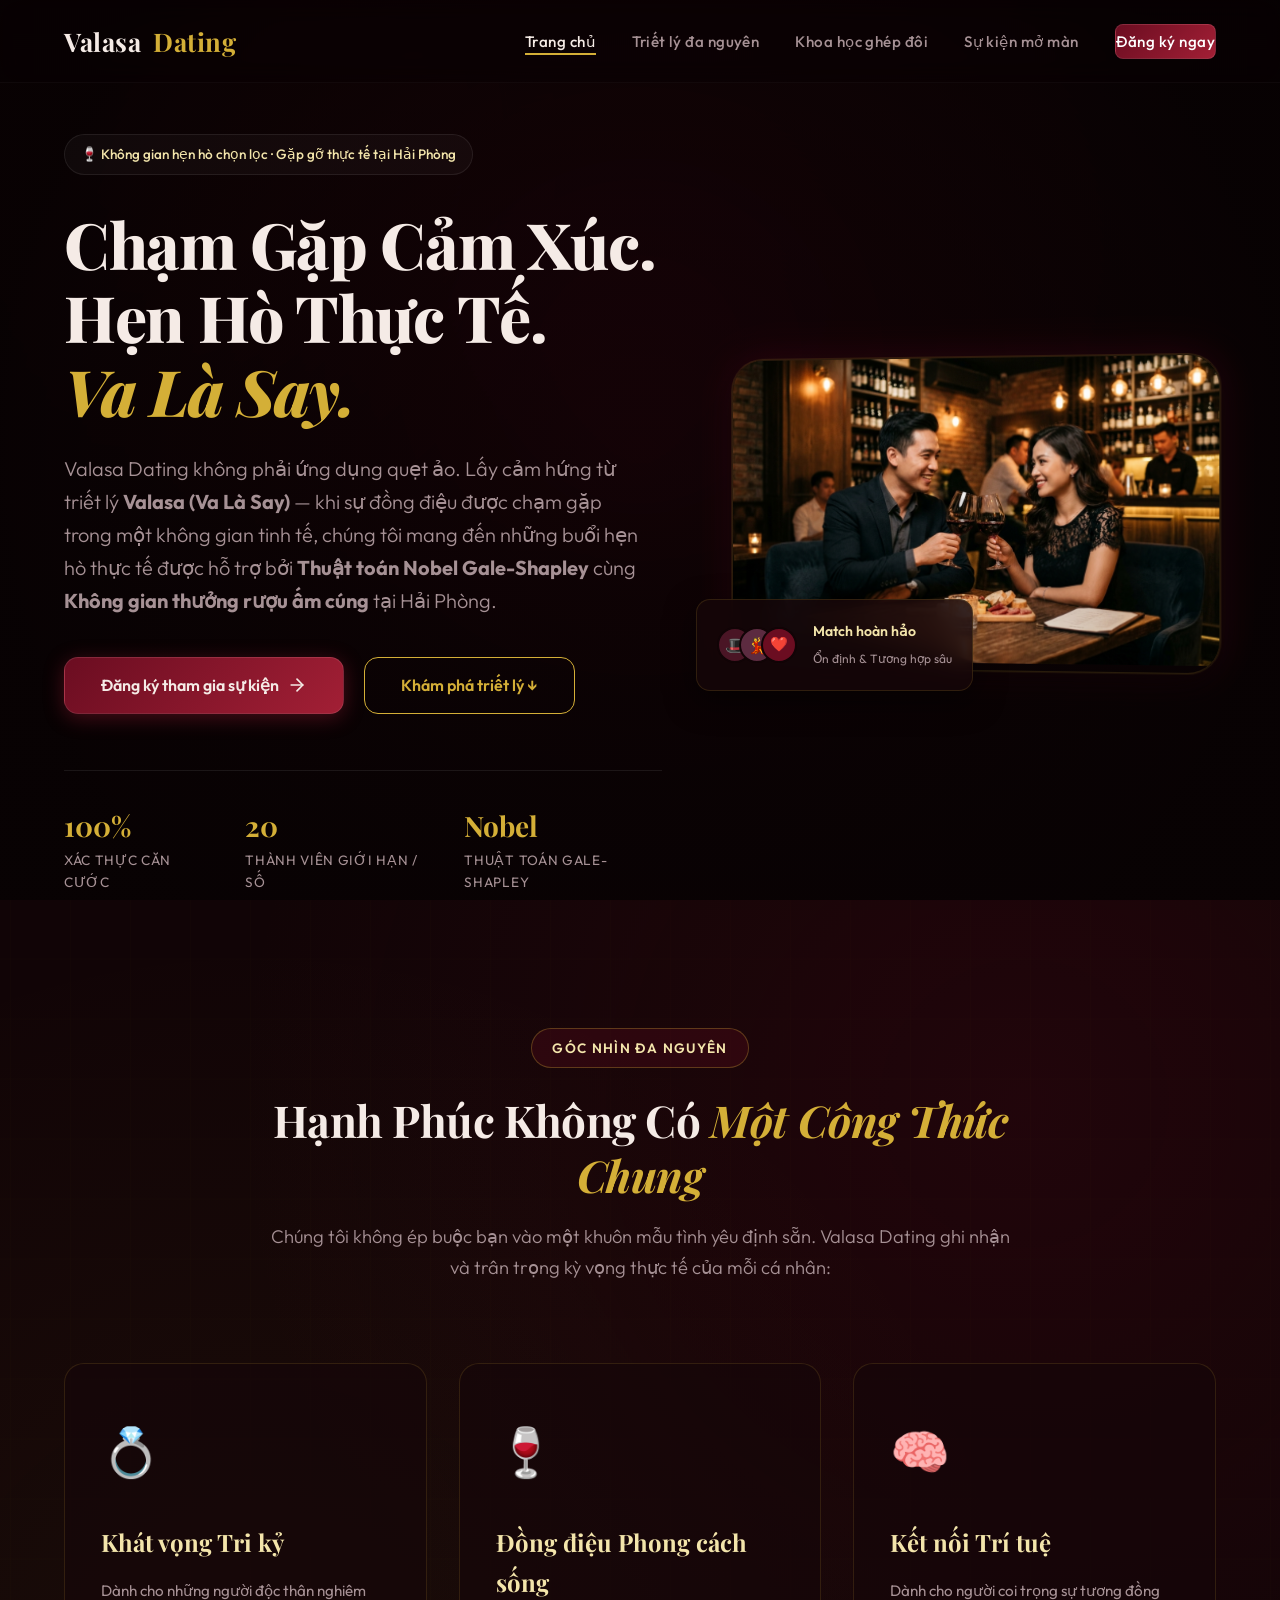
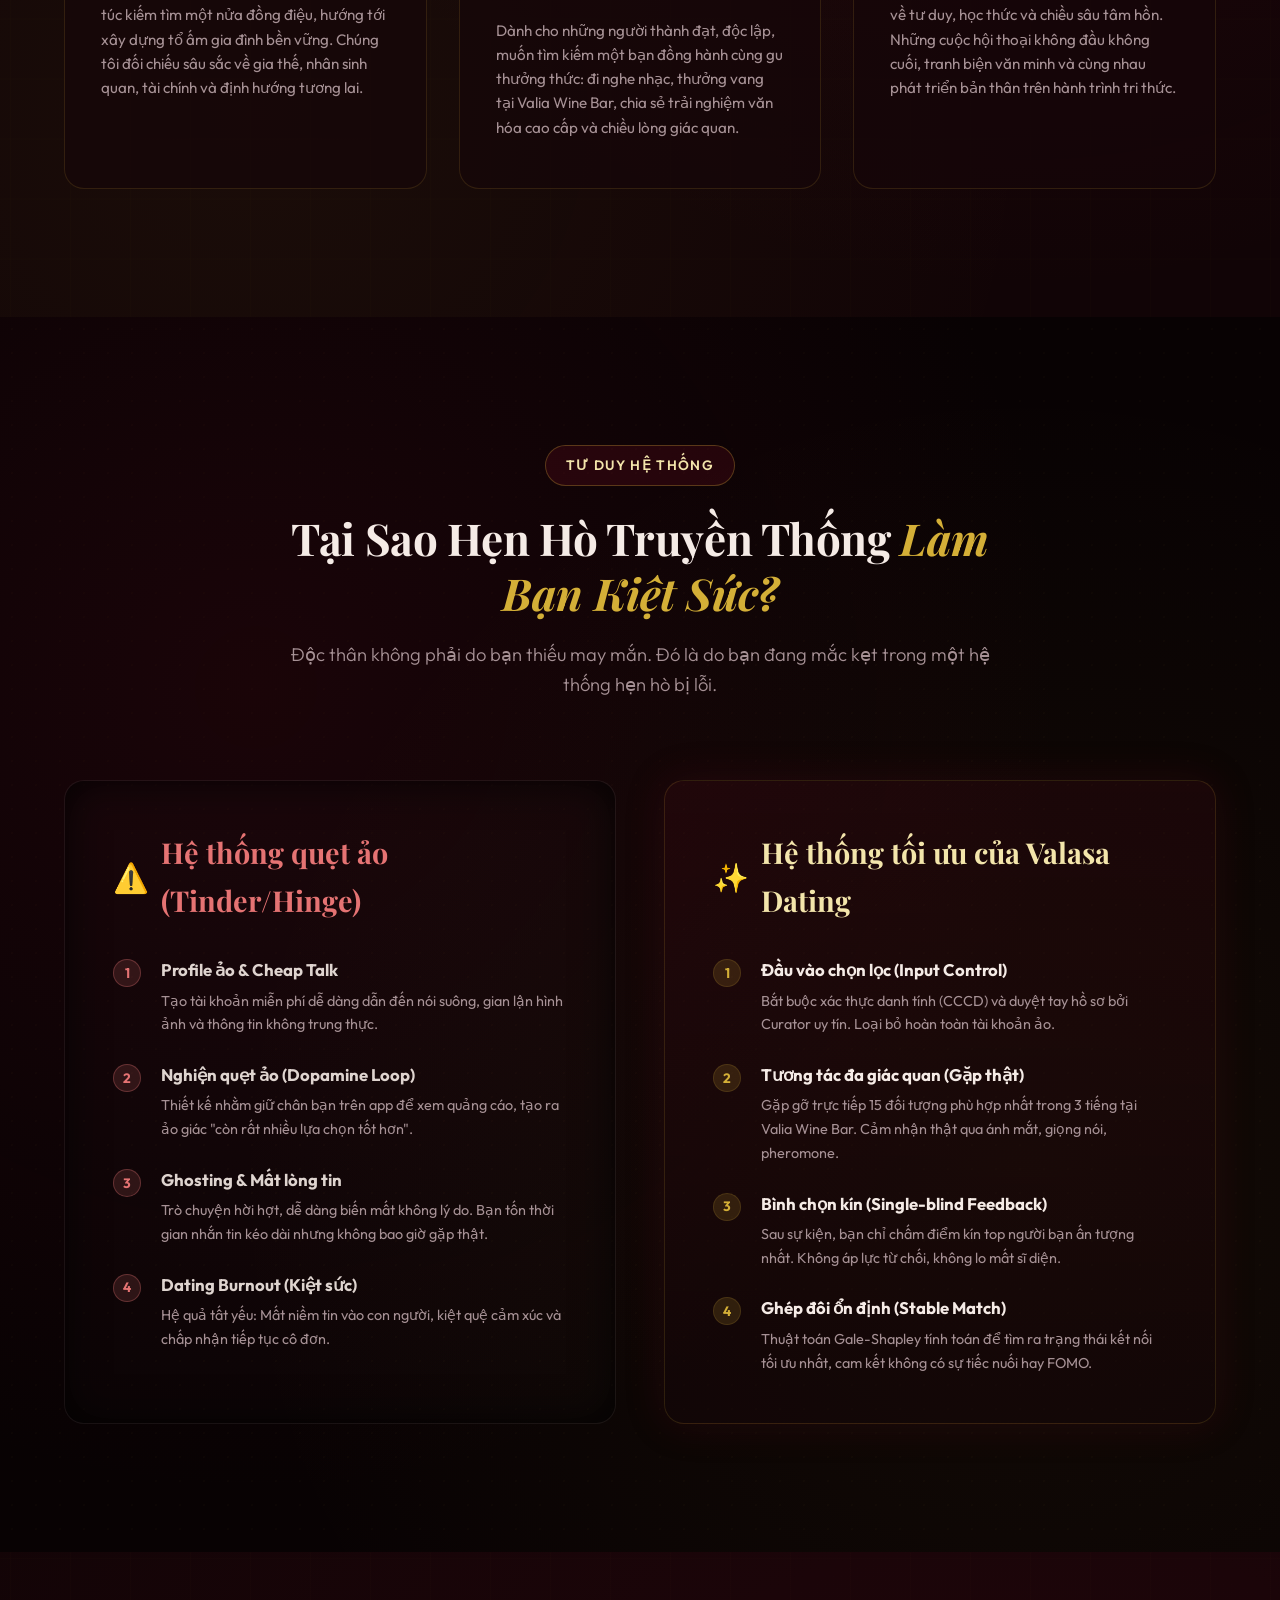
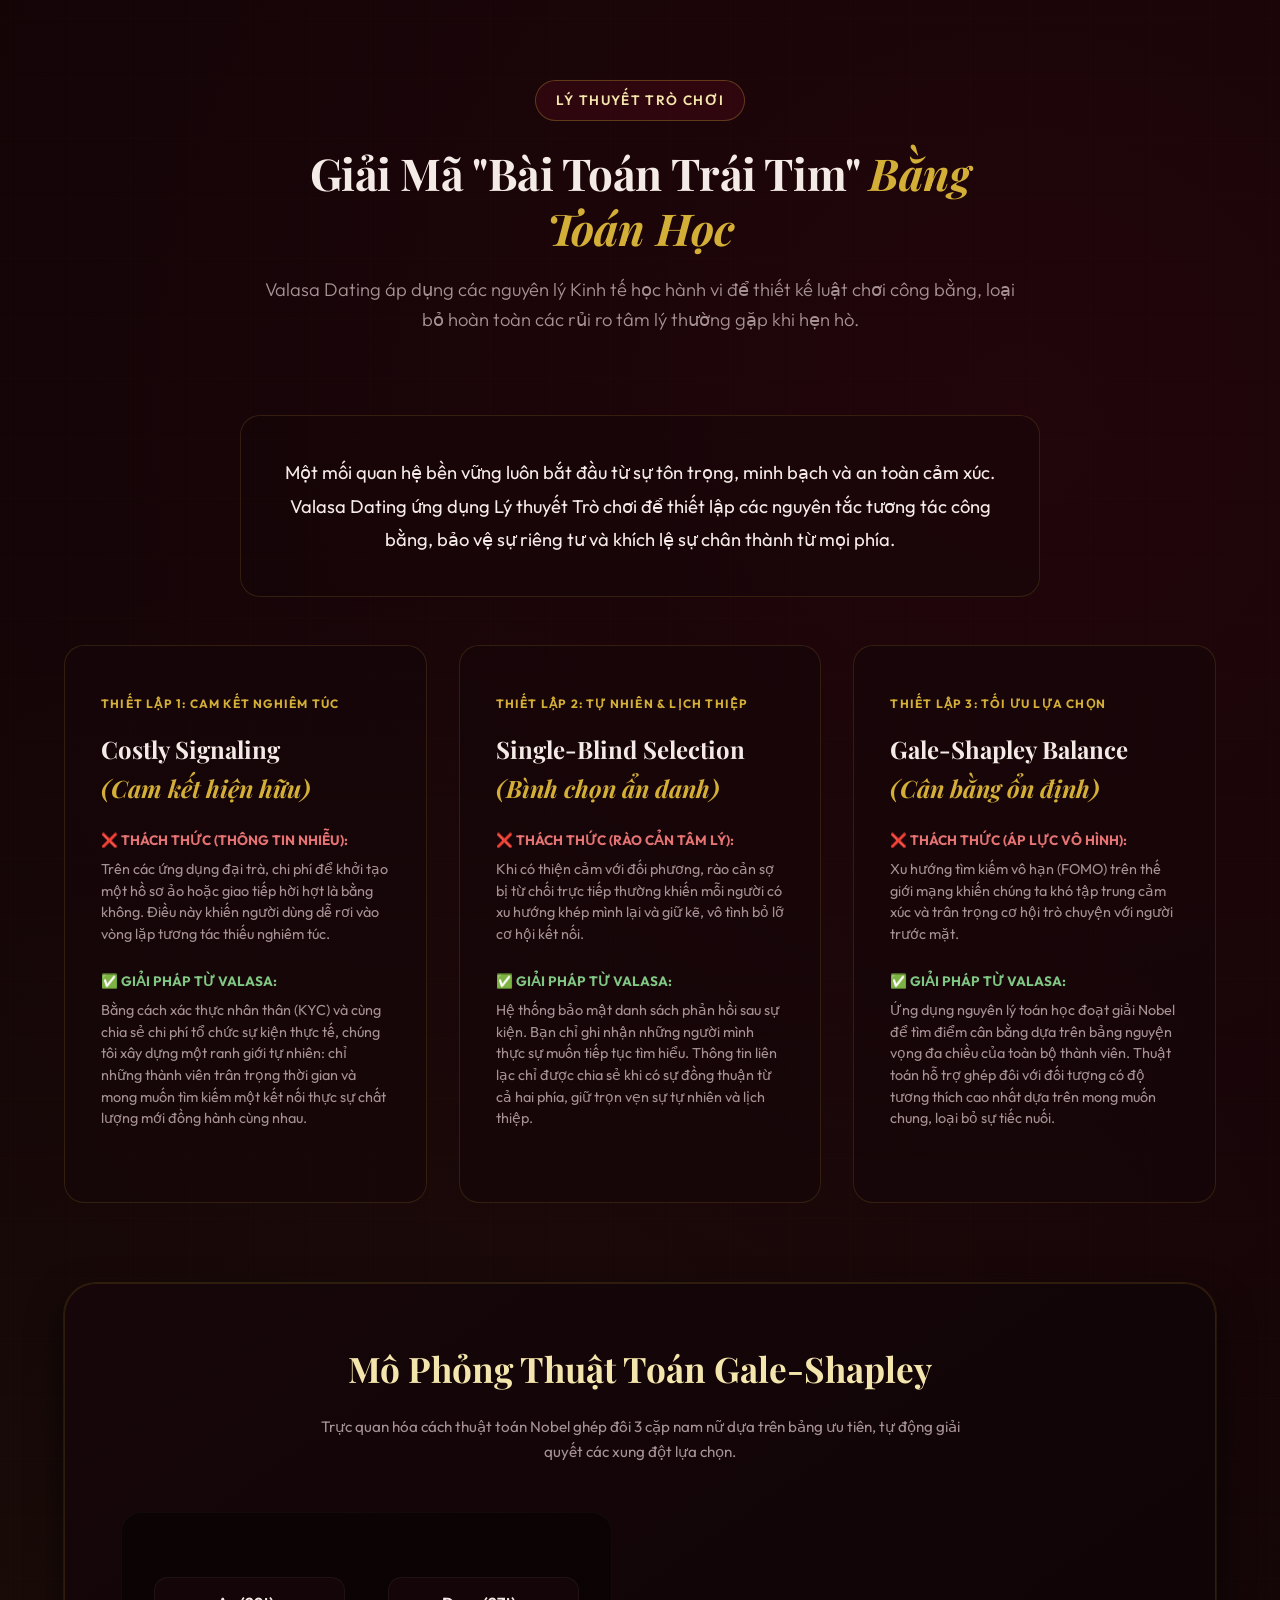
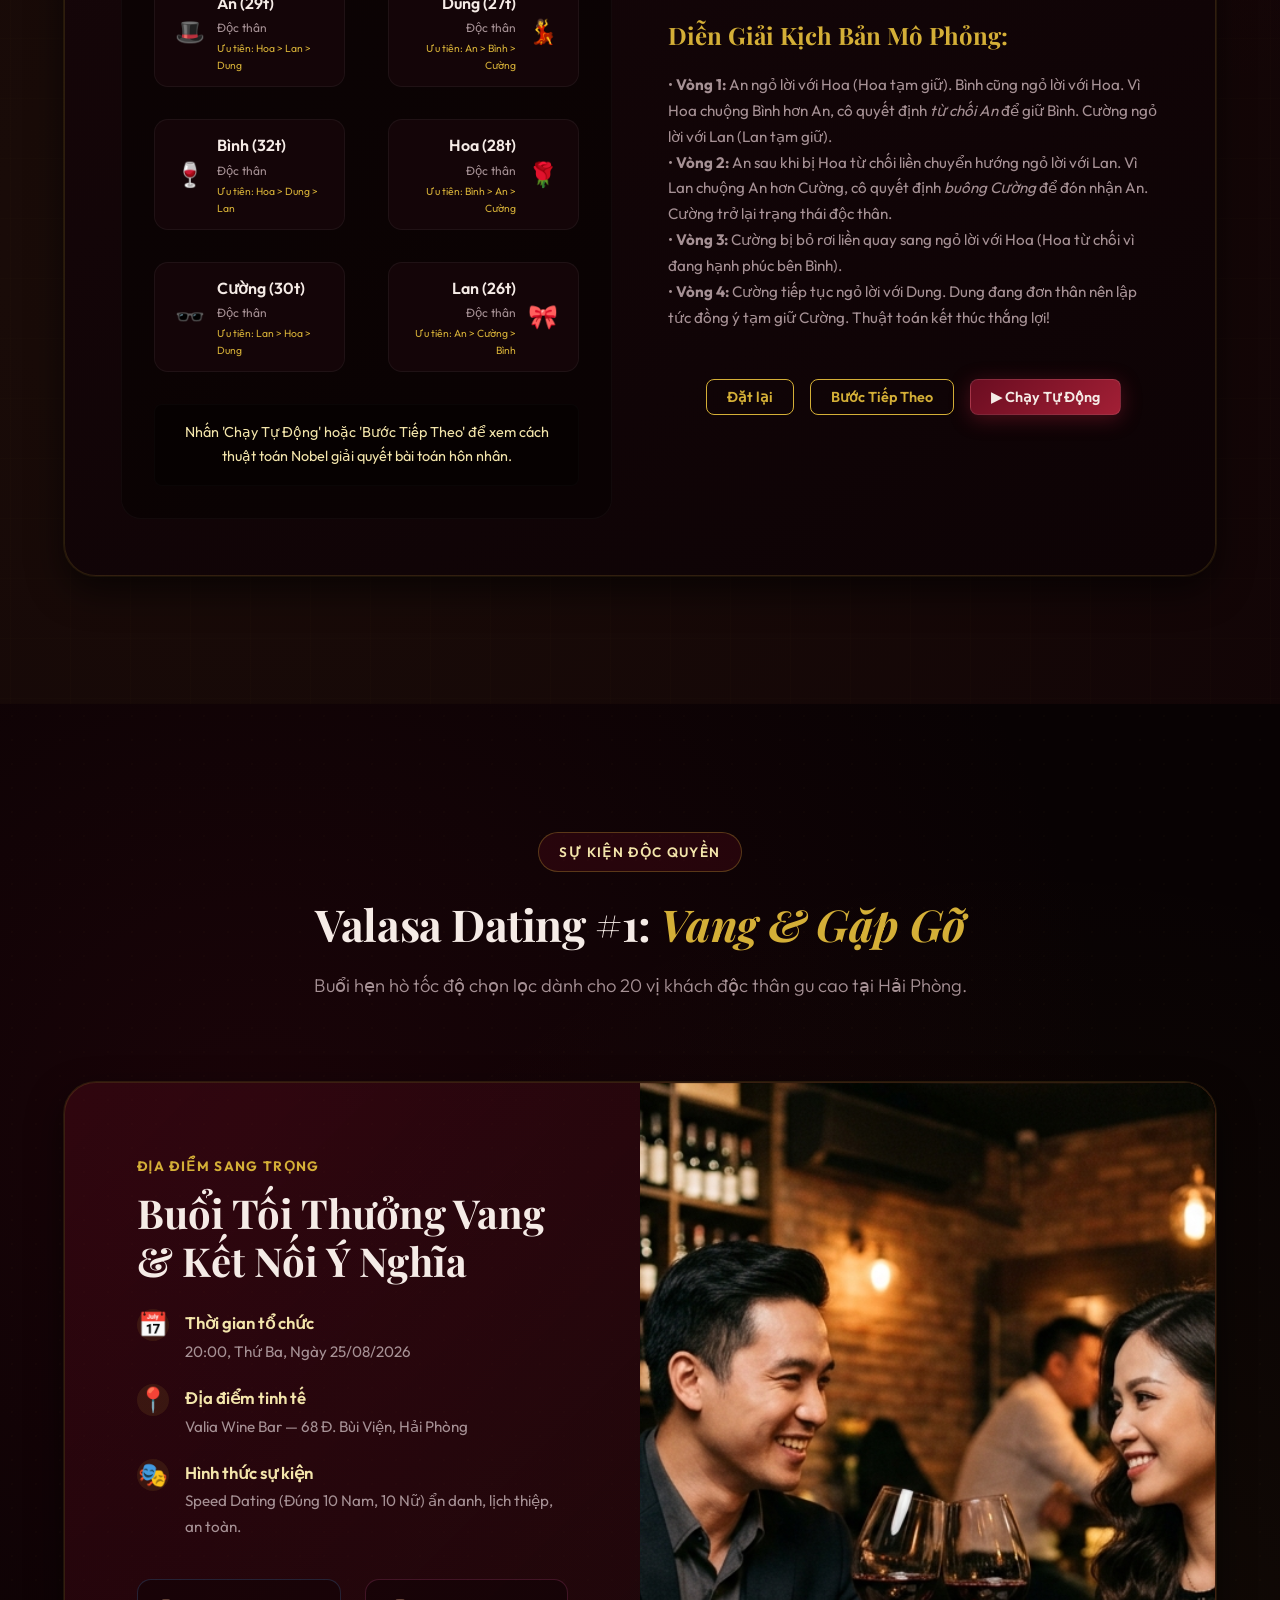
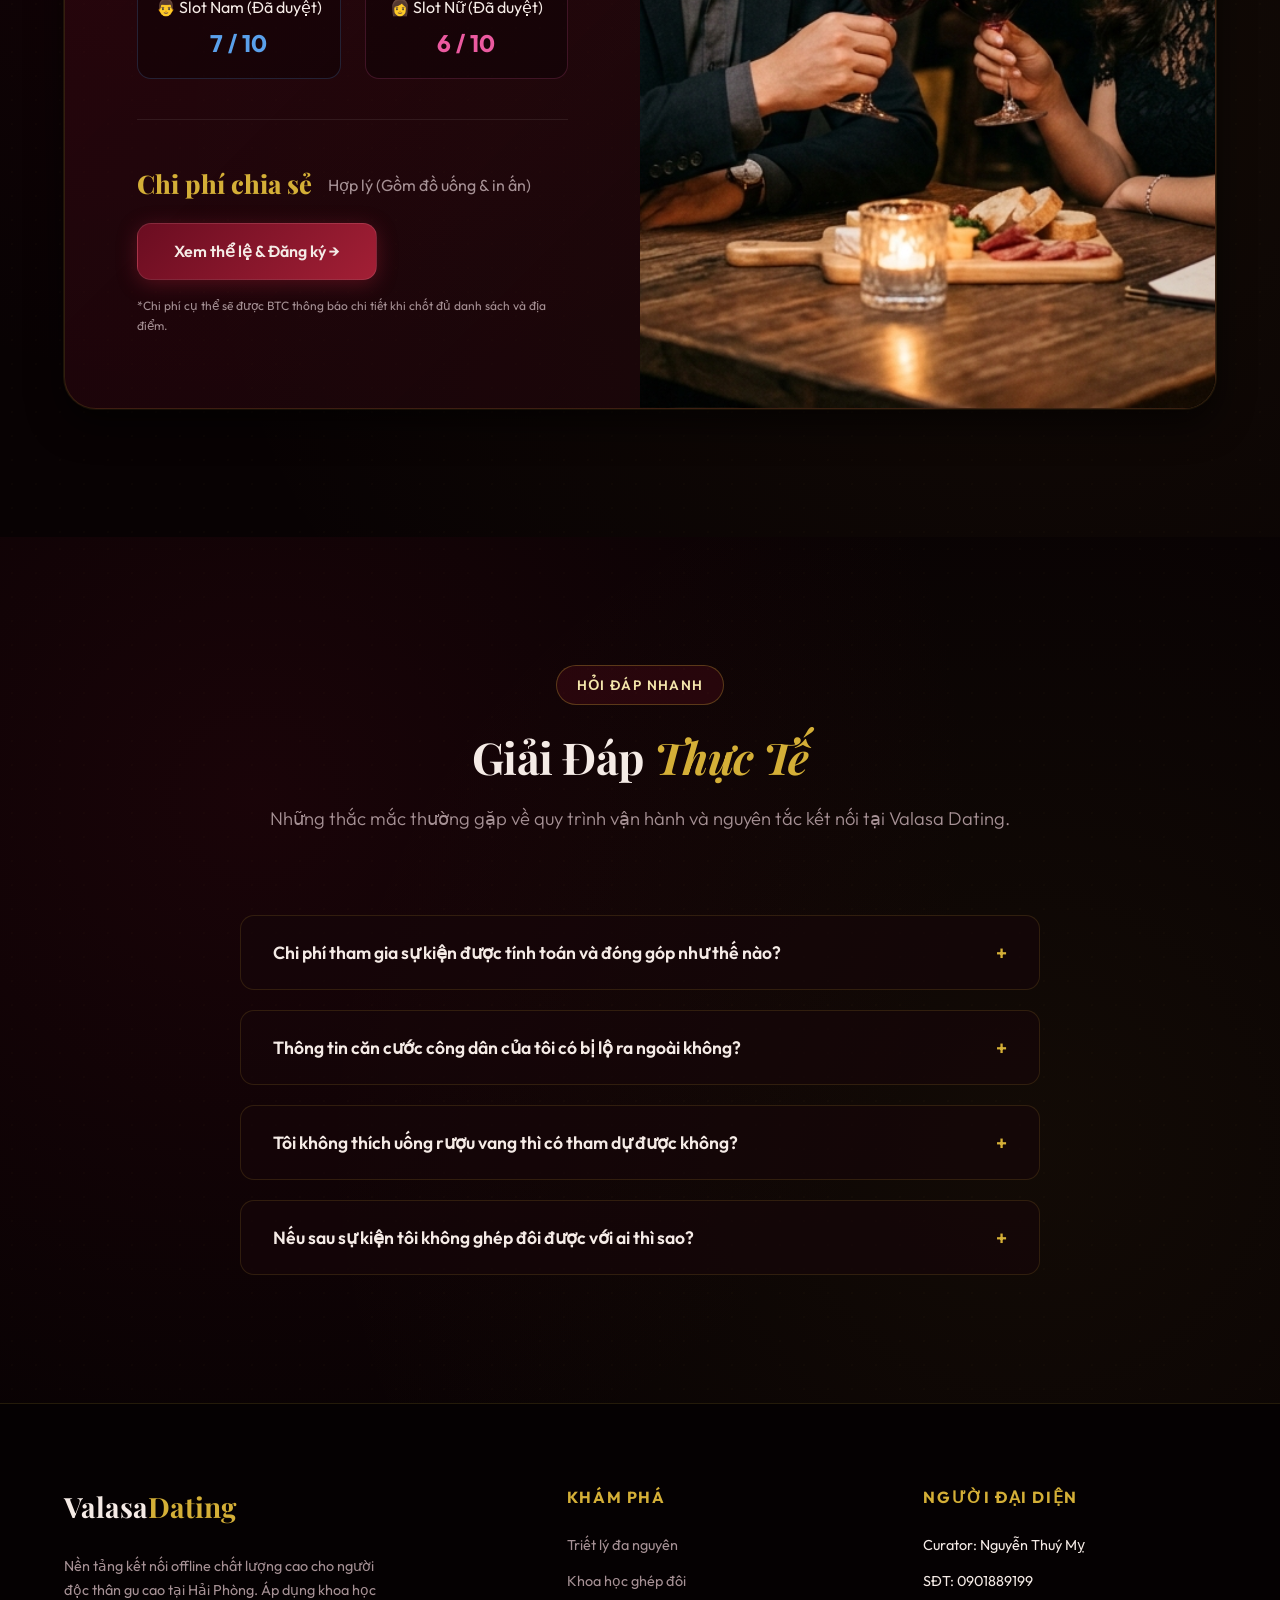
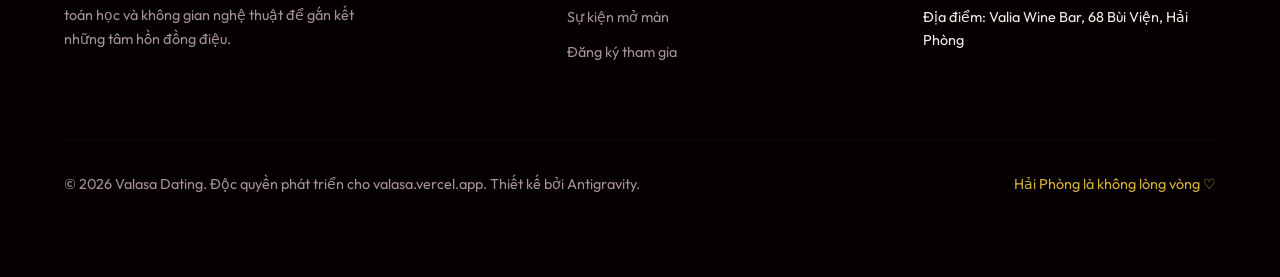
==== commit 0a19412d: "Refine landing page copywriting for an elegant and non-preachy tone" ====
--- a/index.html
+++ b/index.html
@@ -53,14 +53,14 @@
             </div>
             <div class="container hero-wow-container">
                 <div class="hero-wow-content animate-on-scroll visible">
-                    <div class="hero-wow-badge-top">🍷 Hải Phòng là không lòng vòng · Hẹn thật · Gặp thật</div>
+                    <div class="hero-wow-badge-top">🍷 Không gian hẹn hò chọn lọc · Gặp gỡ thực tế tại Hải Phòng</div>
                     <h1 class="hero-wow-title">
-                        <span>Hải Phòng Không</span>
-                        <span>Lòng Vòng. Hẹn Hò</span>
-                        <span class="highlight">Phải Gặp Thật.</span>
+                        <span>Chạm Gặp Cảm Xúc.</span>
+                        <span>Hẹn Hò Thực Tế.</span>
+                        <span class="highlight">Va Là Say.</span>
                     </h1>
                     <p class="hero-wow-desc">
-                        Valasa Dating không phải ứng dụng quẹt ảo. Đúng như tên gọi <strong>Valasa (Va Là Say)</strong> - chạm ngõ cảm xúc là say đắm lòng người, chúng tôi mang tới dịch vụ hẹn hò offline chọn lọc tại Hải Phòng kết hợp <strong>Thuật toán Nobel</strong> và <strong>Không gian thưởng rượu ấm cúng</strong>.
+                        Valasa Dating không phải ứng dụng quẹt ảo. Lấy cảm hứng từ triết lý <strong>Valasa (Va Là Say)</strong> — khi sự đồng điệu được chạm gặp trong một không gian tinh tế, chúng tôi mang đến những buổi hẹn hò thực tế được hỗ trợ bởi <strong>Thuật toán Nobel Gale-Shapley</strong> cùng <strong>Không gian thưởng rượu ấm cúng</strong> tại Hải Phòng.
                     </p>
                     <div class="hero-wow-actions">
                         <a href="#register" class="btn btn-primary">
@@ -76,8 +76,8 @@
                             <span class="metric-label">Xác thực căn cước</span>
                         </div>
                         <div class="metric-item">
-                            <span class="metric-num">30</span>
-                            <span class="metric-label">Slot giới hạn / Event</span>
+                            <span class="metric-num">20</span>
+                            <span class="metric-label">Thành viên giới hạn / Số</span>
                         </div>
                         <div class="metric-item">
                             <span class="metric-num">Nobel</span>
@@ -111,7 +111,7 @@
                 <div class="section-header animate-on-scroll">
                     <span class="section-badge">Góc nhìn đa nguyên</span>
                     <h2 class="section-title">Hạnh Phúc Không Có <span class="highlight">Một Công Thức Chung</span></h2>
-                    <p class="section-subtitle">Chúng tôi không ép buộc bạn vào một khuôn mẫu tình yêu định sẵn. Valasa Dating ghi nhận chính xác kỳ vọng thực tế của mỗi thành viên Hải Phòng:</p>
+                    <p class="section-subtitle">Chúng tôi không ép buộc bạn vào một khuôn mẫu tình yêu định sẵn. Valasa Dating ghi nhận và trân trọng kỳ vọng thực tế của mỗi cá nhân:</p>
                 </div>
                 
                 <div class="plural-grid">
@@ -228,58 +228,58 @@
                     <p class="section-subtitle">Valasa Dating áp dụng các nguyên lý Kinh tế học hành vi để thiết kế luật chơi công bằng, loại bỏ hoàn toàn các rủi ro tâm lý thường gặp khi hẹn hò.</p>
                 </div>
 
-                <div class="game-theory-intro animate-on-scroll">
+                <div class="game-theory-intro animate-on-scroll" style="max-width: 800px; margin: 0 auto 3rem; text-align: center;">
                     <p style="font-size: 1.15rem; line-height: 1.8; color: var(--text-light);">
-                        Người Hải Phòng tính tình thẳng thắn, trọng chữ tín và rất coi trọng sĩ diện. Hiểu được tâm lý đó, chúng tôi thiết kế hệ thống tương tác dựa trên lý thuyết trò chơi nhằm tối ưu hóa hành vi chân thật của tất cả mọi người.
+                        Một mối quan hệ bền vững luôn bắt đầu từ sự tôn trọng, minh bạch và an toàn cảm xúc. Valasa Dating ứng dụng Lý thuyết Trò chơi để thiết lập các nguyên tắc tương tác công bằng, bảo vệ sự riêng tư và khích lệ sự chân thành từ mọi phía.
                     </p>
                 </div>
 
                 <div class="game-grid">
                     <!-- Lemons Problem / Costly Signaling -->
                     <div class="game-card animate-on-scroll">
-                        <span class="game-tag">Trò chơi 1: Chống nói suông</span>
-                        <h3>Costly Signaling<br><span class="highlight">(Tín hiệu đắt giá)</span></h3>
+                        <span class="game-tag">Thiết lập 1: Cam kết nghiêm túc</span>
+                        <h3>Costly Signaling<br><span class="highlight">(Cam kết hiện hữu)</span></h3>
                         
                         <div class="game-block">
-                            <div class="game-block-title">❌ Vấn đề (Cheap Talk):</div>
-                            <p>Trên các app miễn phí, chi phí để nói dối, vẽ profile ảo là bằng 0. Dẫn đến việc người không nghiêm túc tràn ngập hệ thống (Lemons Problem).</p>
+                            <div class="game-block-title">❌ Thách thức (Thông tin nhiễu):</div>
+                            <p>Trên các ứng dụng đại trà, chi phí để khởi tạo một hồ sơ ảo hoặc giao tiếp hời hợt là bằng không. Điều này khiến người dùng dễ rơi vào vòng lặp tương tác thiếu nghiêm túc.</p>
                         </div>
                         
                         <div class="game-block game-block-sol">
-                            <div class="game-block-title">✅ Giải pháp Valasa Dating:</div>
-                            <p>Bằng cách thu phí tham gia sự kiện và yêu cầu KYC xác thực thông tin. Chúng tôi tạo ra một "Tín hiệu đắt giá". Chỉ những người thực sự nghiêm túc, tôn trọng thời gian mới sẵn sàng đầu tư. Người Hải Phòng "nói được làm được", không lòng vòng.</p>
+                            <div class="game-block-title">✅ Giải pháp từ Valasa:</div>
+                            <p>Bằng cách xác thực nhân thân (KYC) và cùng chia sẻ chi phí tổ chức sự kiện thực tế, chúng tôi xây dựng một ranh giới tự nhiên: chỉ những thành viên trân trọng thời gian và mong muốn tìm kiếm một kết nối thực sự chất lượng mới đồng hành cùng nhau.</p>
                         </div>
                     </div>
 
                     <!-- Prisoner's Dilemma / Single blind -->
                     <div class="game-card animate-on-scroll" style="transition-delay: 0.1s;">
-                        <span class="game-tag">Trò chơi 2: Bảo vệ Sĩ diện</span>
+                        <span class="game-tag">Thiết lập 2: Tự nhiên & Lịch thiệp</span>
                         <h3>Single-Blind Selection<br><span class="highlight">(Bình chọn ẩn danh)</span></h3>
                         
                         <div class="game-block">
-                            <div class="game-block-title">❌ Vấn đề (Prisoner's Dilemma):</div>
-                            <p>Khi thích một người, ai cũng sợ ngỏ lời trước vì sợ bị từ chối trực tiếp, gây "quê" và tổn thương lòng tự trọng. Kết quả: cả hai giữ kẽ và bỏ lỡ nhau.</p>
+                            <div class="game-block-title">❌ Thách thức (Rào cản tâm lý):</div>
+                            <p>Khi có thiện cảm với đối phương, rào cản sợ bị từ chối trực tiếp thường khiến mỗi người có xu hướng khép mình lại và giữ kẽ, vô tình bỏ lỡ cơ hội kết nối.</p>
                         </div>
                         
                         <div class="game-block game-block-sol">
-                            <div class="game-block-title">✅ Giải pháp Valasa Dating:</div>
-                            <p>Bảo mật 100% lựa chọn của bạn. Bạn chỉ tick Top 5 người bạn thích vào phiếu bảo mật. Đối phương không hề biết bạn đã chọn họ, trừ khi hai người cùng chọn nhau. Nếu trượt, sự từ chối diễn ra trong im lặng tuyệt đối. Sĩ diện của bạn an toàn.</p>
+                            <div class="game-block-title">✅ Giải pháp từ Valasa:</div>
+                            <p>Hệ thống bảo mật danh sách phản hồi sau sự kiện. Bạn chỉ ghi nhận những người mình thực sự muốn tiếp tục tìm hiểu. Thông tin liên lạc chỉ được chia sẻ khi có sự đồng thuận từ cả hai phía, giữ trọn vẹn sự tự nhiên và lịch thiệp.</p>
                         </div>
                     </div>
 
                     <!-- Stable Matching / Gale Shapley -->
                     <div class="game-card animate-on-scroll" style="transition-delay: 0.2s;">
-                        <span class="game-tag">Trò chơi 3: Chấm dứt FOMO</span>
+                        <span class="game-tag">Thiết lập 3: Tối ưu lựa chọn</span>
                         <h3>Gale-Shapley Balance<br><span class="highlight">(Cân bằng ổn định)</span></h3>
                         
                         <div class="game-block">
-                            <div class="game-block-title">❌ Vấn đề (Coordination Failure):</div>
-                            <p>Hội chứng FOMO - bạn luôn nghĩ "quẹt thêm chút nữa biết đâu gặp người đẹp hơn", khiến bạn không bao giờ chịu cam kết và trân trọng người trước mắt.</p>
+                            <div class="game-block-title">❌ Thách thức (Áp lực vô hình):</div>
+                            <p>Xu hướng tìm kiếm vô hạn (FOMO) trên thế giới mạng khiến chúng ta khó tập trung cảm xúc và trân trọng cơ hội trò chuyện với người trước mặt.</p>
                         </div>
                         
                         <div class="game-block game-block-sol">
-                            <div class="game-block-title">✅ Giải pháp Valasa Dating:</div>
-                            <p>Áp dụng thuật toán đoạt giải Nobel Kinh tế. Thuật toán tìm ra điểm cân bằng ổn định duy nhất dựa trên bảng nguyện vọng ưu tiên của mọi thành viên. Bạn được ghép cặp với người phù hợp nhất trong số những người thích bạn. Không tiếc nuối.</p>
+                            <div class="game-block-title">✅ Giải pháp từ Valasa:</div>
+                            <p>Ứng dụng nguyên lý toán học đoạt giải Nobel để tìm điểm cân bằng dựa trên bảng nguyện vọng đa chiều của toàn bộ thành viên. Thuật toán hỗ trợ ghép đôi với đối tượng có độ tương thích cao nhất dựa trên mong muốn chung, loại bỏ sự tiếc nuối.</p>
                         </div>
                     </div>
                 </div>
@@ -388,7 +388,7 @@
                 <div class="section-header animate-on-scroll">
                     <span class="section-badge">Sự kiện độc quyền</span>
                     <h2 class="section-title">Valasa Dating #1: <span class="highlight">Vang &amp; Gặp Gỡ</span></h2>
-                    <p class="section-subtitle">Buổi hẹn hò tốc độ tinh tế đầu tiên dành cho 30 người độc thân ưu tú tại Hải Phòng.</p>
+                    <p class="section-subtitle">Buổi hẹn hò tốc độ chọn lọc dành cho 20 vị khách độc thân gu cao tại Hải Phòng.</p>
                 </div>
 
                 <div class="event-showcase animate-on-scroll">
@@ -552,8 +552,8 @@
             <div class="container">
                 <div class="section-header animate-on-scroll">
                     <span class="section-badge">Hỏi đáp nhanh</span>
-                    <h2 class="section-title">Giải Đáp Thắc Mắc <span class="highlight">Bộc Trực</span></h2>
-                    <p class="section-subtitle">Người Hải Phòng hỏi thẳng, chúng tôi trả lời thật. Không văn vở, không hoa mỹ.</p>
+                    <h2 class="section-title">Giải Đáp <span class="highlight">Thực Tế</span></h2>
+                    <p class="section-subtitle">Những thắc mắc thường gặp về quy trình vận hành và nguyên tắc kết nối tại Valasa Dating.</p>
                 </div>
 
                 <div class="faq-list">
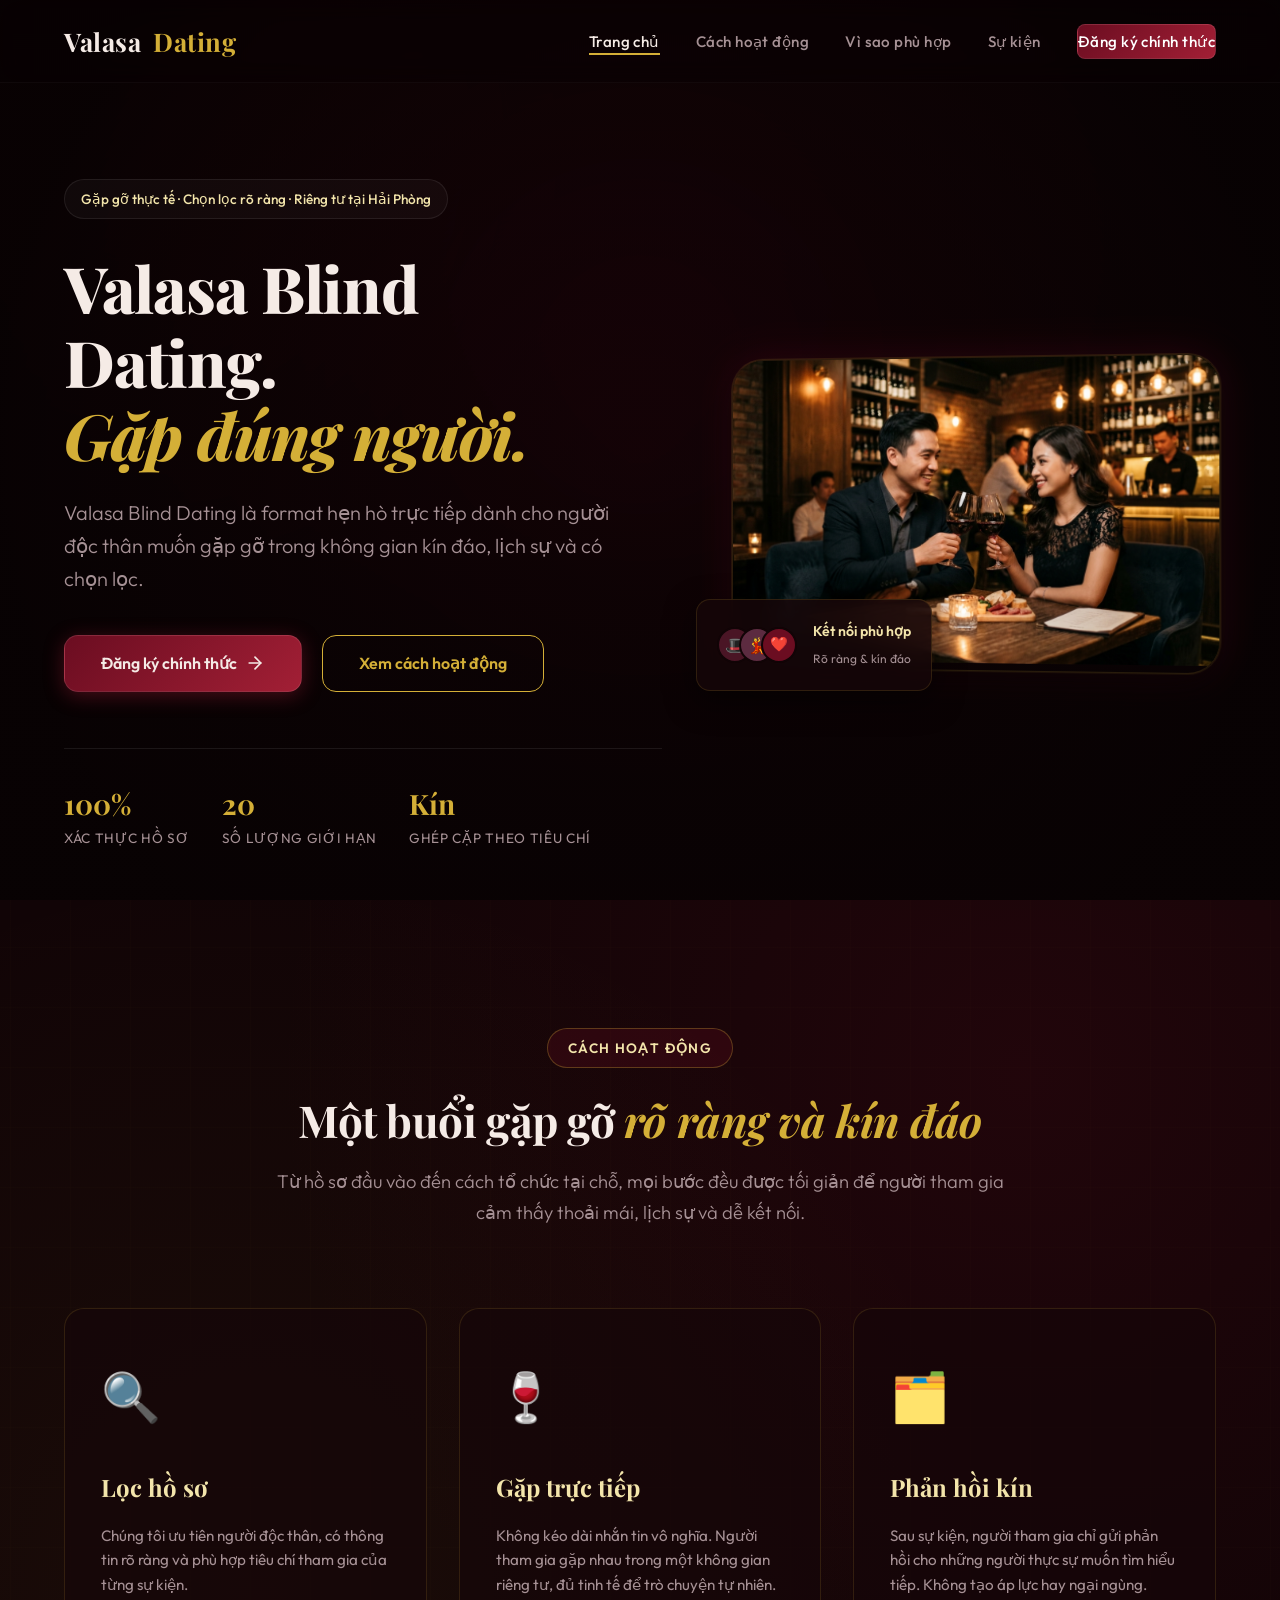
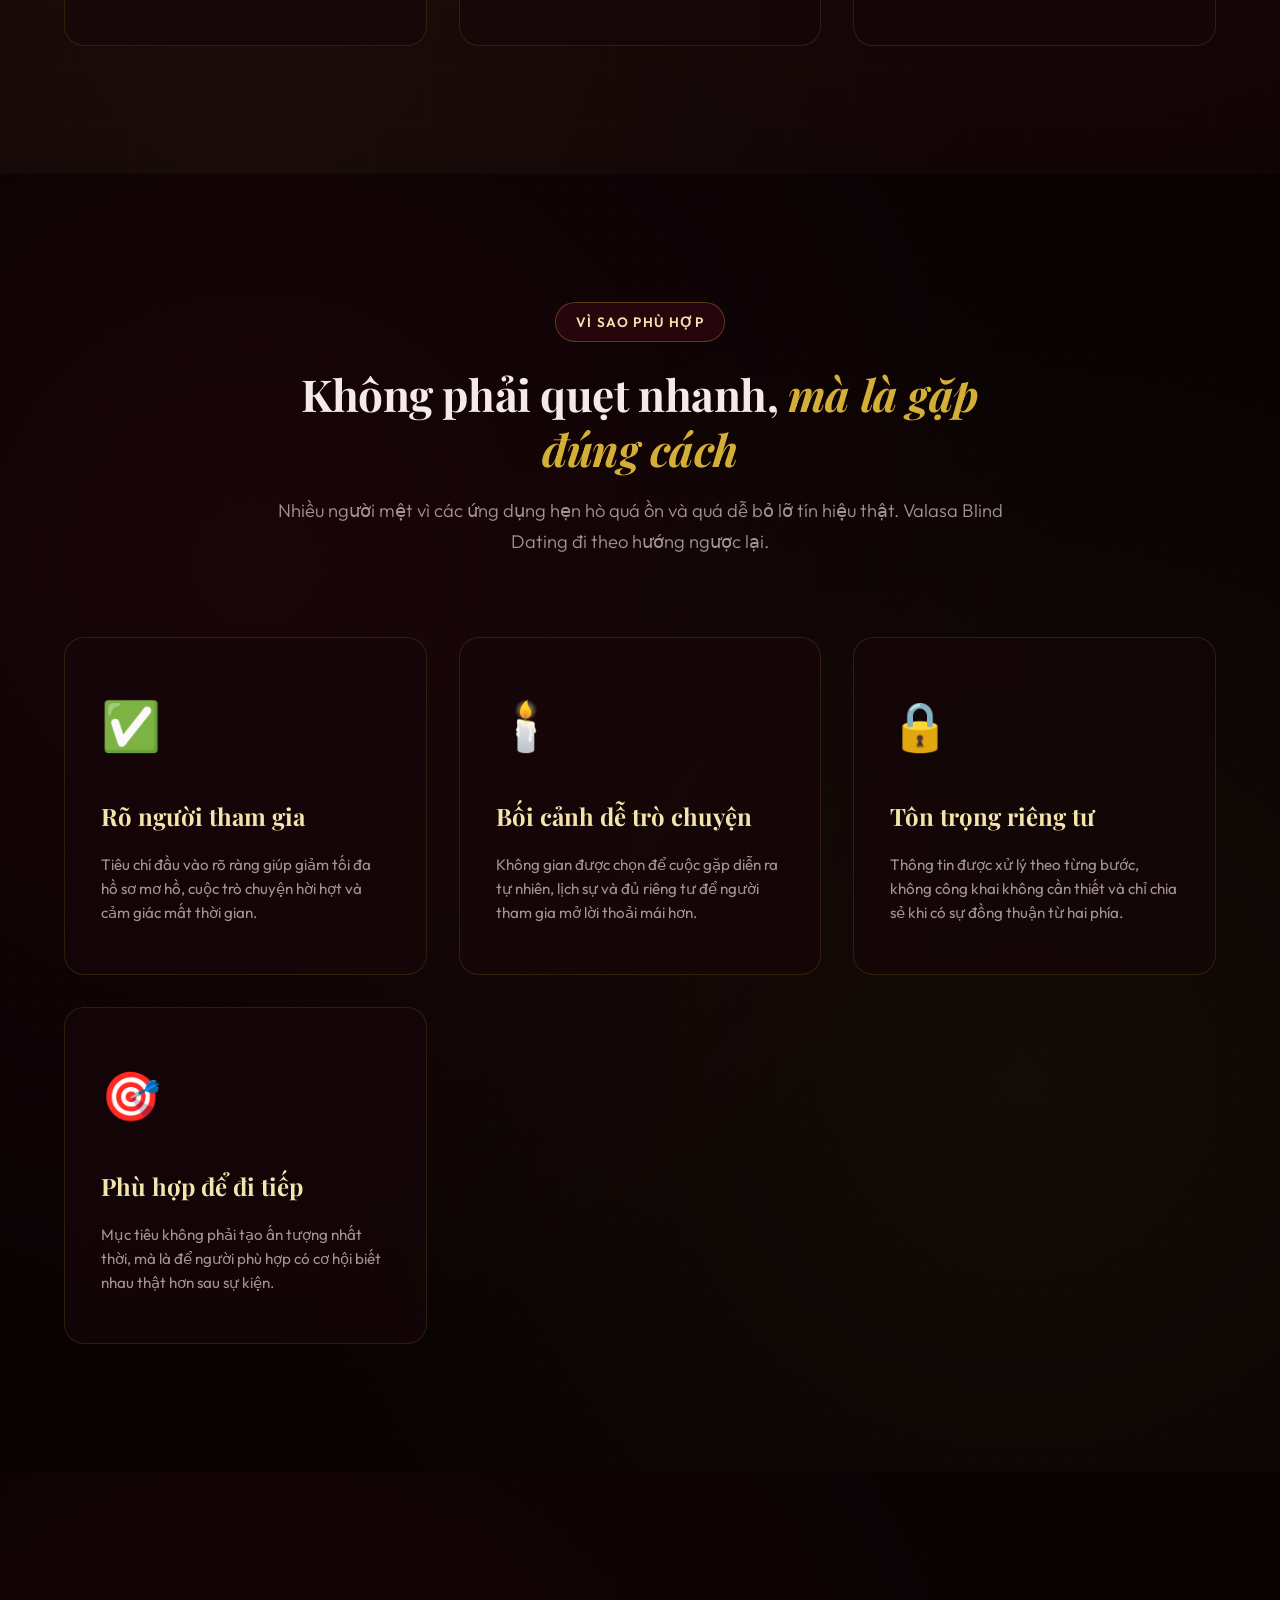
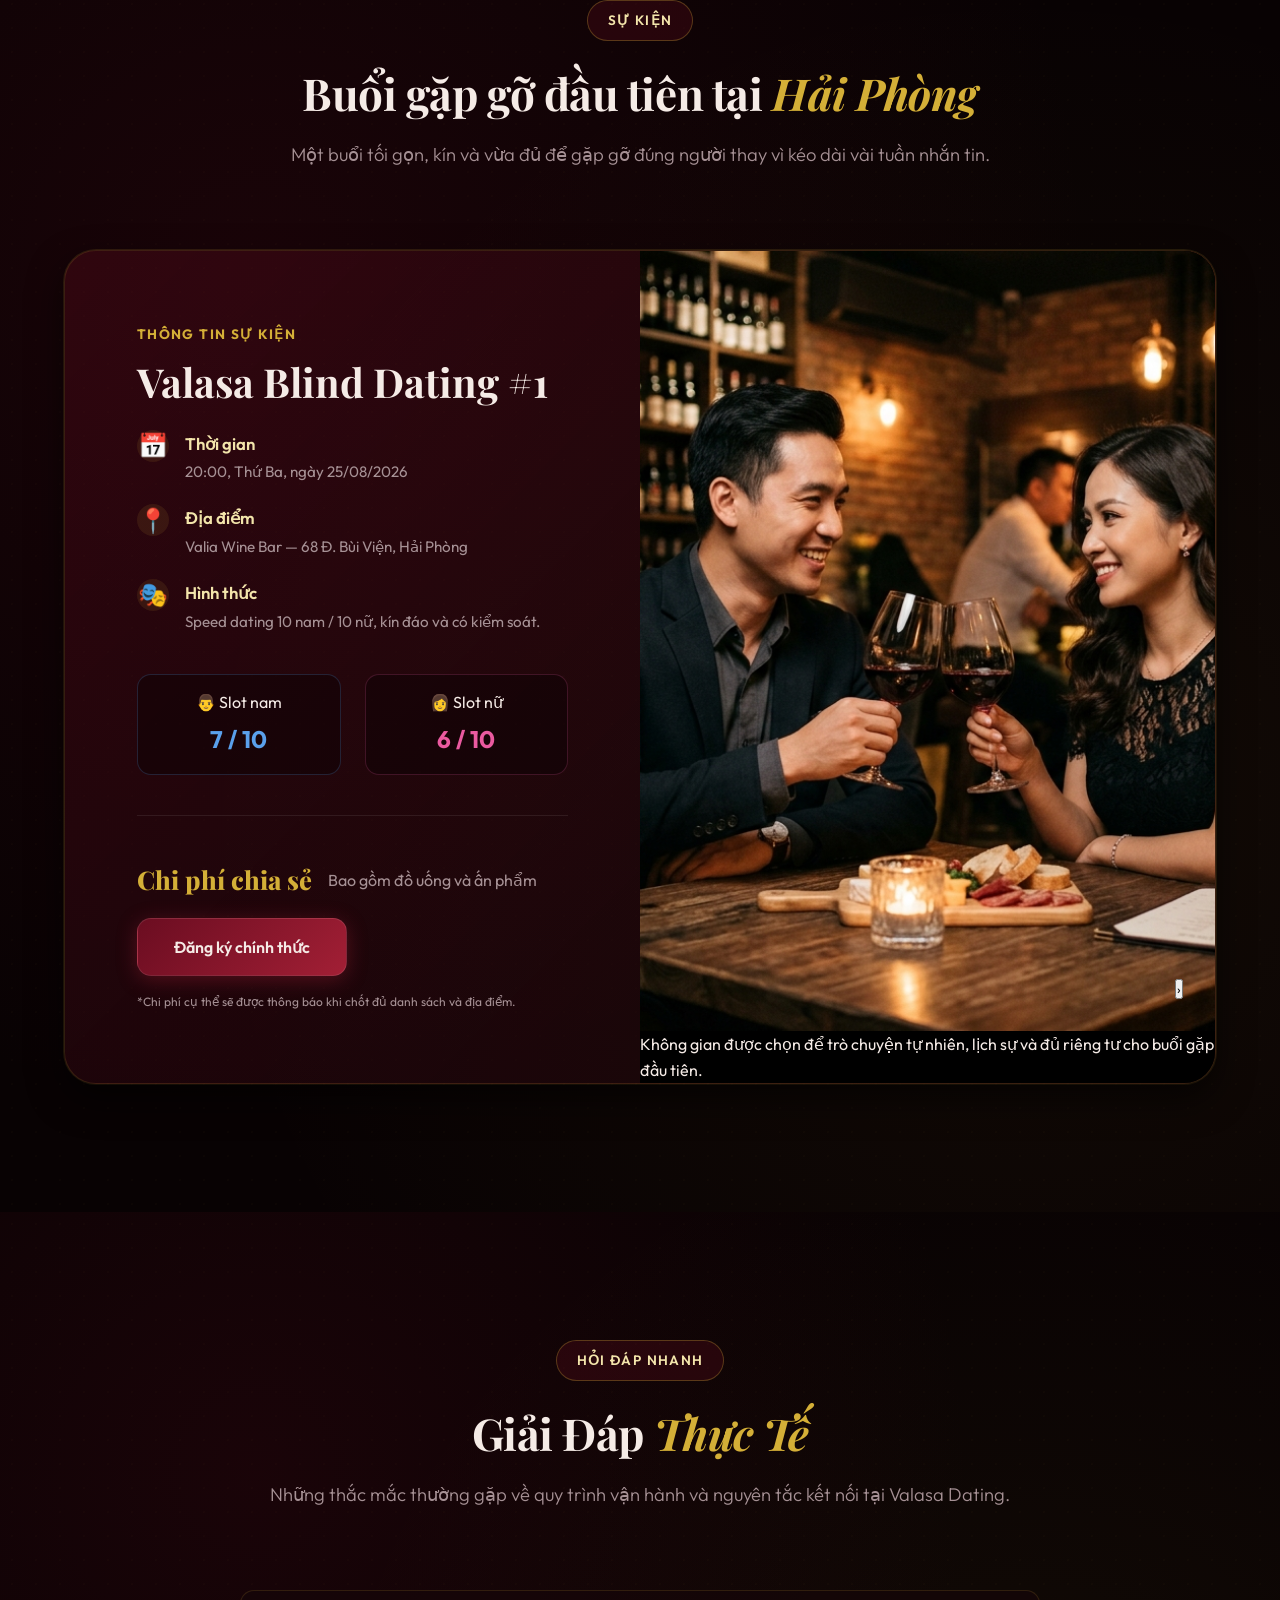
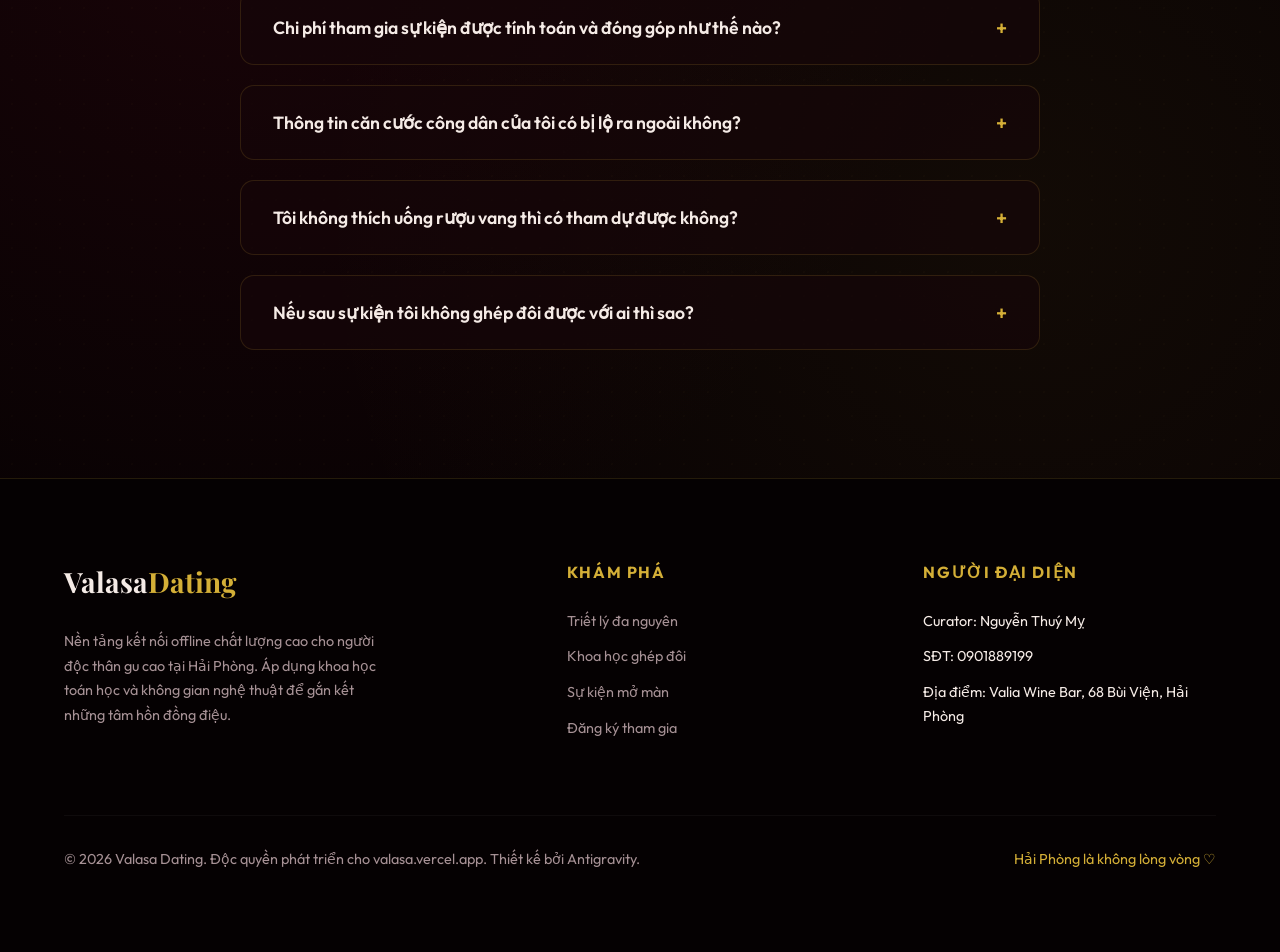
==== commit ee6df7c6: "Update Valasa Blind Dating copy and registration links" ====
--- a/index.html
+++ b/index.html
@@ -3,10 +3,10 @@
 <head>
     <meta charset="UTF-8">
     <meta name="viewport" content="width=device-width, initial-scale=1.0">
-    <title>Valasa Dating — Hẹn Hò "Va Là Say" & Khoa Học Cho Người Độc Thân Hải Phòng</title>
-    <meta name="description" content="Nền tảng hẹn hò offline tinh tế 'Va Là Say' dành cho người độc thân gu cao tại Hải Phòng. Áp dụng thuật toán Nobel Gale-Shapley, xác thực 100% và không gian thưởng rượu đẳng cấp.">
-    <meta property="og:title" content="Valasa Dating — Hẹn Hò 'Va Là Say' & Khoa Học Tại Hải Phòng">
-    <meta property="og:description" content="Hẹn hò offline kết hợp Thuật toán Nobel Gale-Shapley & Không gian thưởng rượu vang ấm cúng. Trực tiếp curator uy tín chọn lọc thành viên.">
+    <title>Valasa Blind Dating — Sự kiện hẹn hò chọn lọc tại Hải Phòng</title>
+    <meta name="description" content="Valasa Blind Dating là sự kiện hẹn hò chọn lọc dành cho người độc thân tại Hải Phòng, tổ chức theo hình thức gặp trực tiếp, kín đáo và rõ ràng.">
+    <meta property="og:title" content="Valasa Blind Dating — Sự kiện hẹn hò chọn lọc tại Hải Phòng">
+    <meta property="og:description" content="Sự kiện hẹn hò chọn lọc dành cho người độc thân, gặp trực tiếp trong không gian riêng tư, kín đáo và tinh tế.">
     <meta property="og:image" content="/static/images/hero_wine_date.jpg">
     <meta property="og:type" content="website">
     <meta property="og:url" content="https://valasa.vercel.app">
@@ -26,24 +26,24 @@
             </button>
             <ul class="nav-links" id="navLinks">
                 <li><a href="#home" class="active">Trang chủ</a></li>
-                <li><a href="#pluralism">Triết lý đa nguyên</a></li>
-                <li><a href="#science">Khoa học ghép đôi</a></li>
-                <li><a href="#events">Sự kiện mở màn</a></li>
-                <li><a href="#register" class="btn btn-primary btn-sm" style="color: white; box-shadow: none;">Đăng ký ngay</a></li>
+                <li><a href="#pluralism">Cách hoạt động</a></li>
+                <li><a href="#science">Vì sao phù hợp</a></li>
+                <li><a href="#events">Sự kiện</a></li>
+                <li><a href="https://forms.gle/2dgsoziexqA7ENkN7" target="_blank" rel="noopener noreferrer" class="btn btn-primary btn-sm" style="color: white; box-shadow: none;">Đăng ký chính thức</a></li>
             </ul>
         </div>
     </nav>
 
     <!-- Page Content -->
     <div class="page-content" id="home">
-        
+
         <!-- Hero Section -->
         <section class="hero-wow">
             <div class="hero-wow-bg">
                 <div class="video-background-container">
-                    <iframe src="https://www.youtube.com/embed/UpcHLAnQ2mo?autoplay=1&mute=1&loop=1&playlist=UpcHLAnQ2mo&controls=0&showinfo=0&rel=0&iv_load_policy=3&playsinline=1&enablejsapi=1" 
-                            frameborder="0" 
-                            allow="autoplay; encrypted-media" 
+                    <iframe src="https://www.youtube.com/embed/UpcHLAnQ2mo?autoplay=1&mute=1&loop=1&playlist=UpcHLAnQ2mo&controls=0&showinfo=0&rel=0&iv_load_policy=3&playsinline=1&enablejsapi=1"
+                            frameborder="0"
+                            allow="autoplay; encrypted-media"
                             allowfullscreen></iframe>
                 </div>
                 <div class="video-background-overlay"></div>
@@ -53,42 +53,42 @@
             </div>
             <div class="container hero-wow-container">
                 <div class="hero-wow-content animate-on-scroll visible">
-                    <div class="hero-wow-badge-top">🍷 Không gian hẹn hò chọn lọc · Gặp gỡ thực tế tại Hải Phòng</div>
+                    <div class="hero-wow-badge-top">Gặp gỡ thực tế · Chọn lọc rõ ràng · Riêng tư tại Hải Phòng</div>
                     <h1 class="hero-wow-title">
-                        <span>Chạm Gặp Cảm Xúc.</span>
-                        <span>Hẹn Hò Thực Tế.</span>
-                        <span class="highlight">Va Là Say.</span>
+                        <span>Valasa Blind</span>
+                        <span>Dating.</span>
+                        <span class="highlight">Gặp đúng người.</span>
                     </h1>
                     <p class="hero-wow-desc">
-                        Valasa Dating không phải ứng dụng quẹt ảo. Lấy cảm hứng từ triết lý <strong>Valasa (Va Là Say)</strong> — khi sự đồng điệu được chạm gặp trong một không gian tinh tế, chúng tôi mang đến những buổi hẹn hò thực tế được hỗ trợ bởi <strong>Thuật toán Nobel Gale-Shapley</strong> cùng <strong>Không gian thưởng rượu ấm cúng</strong> tại Hải Phòng.
+                        Valasa Blind Dating là format hẹn hò trực tiếp dành cho người độc thân muốn gặp gỡ trong không gian kín đáo, lịch sự và có chọn lọc.
                     </p>
                     <div class="hero-wow-actions">
-                        <a href="#register" class="btn btn-primary">
-                            <span>Đăng ký tham gia sự kiện</span>
+                        <a href="https://forms.gle/2dgsoziexqA7ENkN7" target="_blank" rel="noopener noreferrer" class="btn btn-primary">
+                            <span>Đăng ký chính thức</span>
                             <svg width="20" height="20" viewBox="0 0 24 24" fill="none" stroke="currentColor" stroke-width="2" stroke-linecap="round" stroke-linejoin="round"><line x1="5" y1="12" x2="19" y2="12"></line><polyline points="12 5 19 12 12 19"></polyline></svg>
                         </a>
-                        <a href="#pluralism" class="btn btn-secondary">Khám phá triết lý ↓</a>
-                    </div>
-                    
+                        <a href="#pluralism" class="btn btn-secondary">Xem cách hoạt động</a>
+                    </div>
+
                     <div class="hero-wow-metrics">
                         <div class="metric-item">
                             <span class="metric-num">100%</span>
-                            <span class="metric-label">Xác thực căn cước</span>
+                            <span class="metric-label">Xác thực hồ sơ</span>
                         </div>
                         <div class="metric-item">
                             <span class="metric-num">20</span>
-                            <span class="metric-label">Thành viên giới hạn / Số</span>
+                            <span class="metric-label">Số lượng giới hạn</span>
                         </div>
                         <div class="metric-item">
-                            <span class="metric-num">Nobel</span>
-                            <span class="metric-label">Thuật toán Gale-Shapley</span>
-                        </div>
-                    </div>
-                </div>
-                
+                            <span class="metric-num">Kín</span>
+                            <span class="metric-label">Ghép cặp theo tiêu chí</span>
+                        </div>
+                    </div>
+                </div>
+
                 <div class="hero-wow-visual animate-on-scroll visible">
                     <div class="visual-card-main">
-                        <img src="/static/images/hero_wine_date.jpg" alt="Valasa Dating Wine Dating Vibe tại Hải Phòng">
+                        <img src="/static/images/hero_wine_date.jpg" alt="Valasa Blind Dating tại Hải Phòng">
                     </div>
                     <div class="visual-card-floating">
                         <div class="floating-avatar-group">
@@ -97,339 +97,124 @@
                             <div class="f-avatar av-match">❤️</div>
                         </div>
                         <div>
-                            <span style="font-size: 0.88rem; font-weight: 600; color: var(--gold-light); display:block;">Match hoàn hảo</span>
-                            <span style="font-size: 0.75rem; color: var(--text-muted);">Ổn định &amp; Tương hợp sâu</span>
-                        </div>
-                    </div>
-                </div>
-            </div>
-        </section>
-
-        <!-- Pluralistic Perspective (Triết lý Đa Nguyên) -->
-        <section class="section section-alt" id="pluralism">
+                            <span style="font-size: 0.88rem; font-weight: 600; color: var(--gold-light); display:block;">Kết nối phù hợp</span>
+                            <span style="font-size: 0.75rem; color: var(--text-muted);">Rõ ràng &amp; kín đáo</span>
+                        </div>
+                    </div>
+                </div>
+            </div>
+        </section>
+
+                <section class="section section-alt" id="pluralism">
             <div class="container">
                 <div class="section-header animate-on-scroll">
-                    <span class="section-badge">Góc nhìn đa nguyên</span>
-                    <h2 class="section-title">Hạnh Phúc Không Có <span class="highlight">Một Công Thức Chung</span></h2>
-                    <p class="section-subtitle">Chúng tôi không ép buộc bạn vào một khuôn mẫu tình yêu định sẵn. Valasa Dating ghi nhận và trân trọng kỳ vọng thực tế của mỗi cá nhân:</p>
-                </div>
-                
+                    <span class="section-badge">Cách hoạt động</span>
+                    <h2 class="section-title">Một buổi gặp gỡ <span class="highlight">rõ ràng và kín đáo</span></h2>
+                    <p class="section-subtitle">Từ hồ sơ đầu vào đến cách tổ chức tại chỗ, mọi bước đều được tối giản để người tham gia cảm thấy thoải mái, lịch sự và dễ kết nối.</p>
+                </div>
+
                 <div class="plural-grid">
                     <div class="plural-card animate-on-scroll">
-                        <div class="plural-icon">💍</div>
-                        <h3>Khát vọng Tri kỷ</h3>
-                        <p>Dành cho những người độc thân nghiêm túc kiếm tìm một nửa đồng điệu, hướng tới xây dựng tổ ấm gia đình bền vững. Chúng tôi đối chiếu sâu sắc về gia thế, nhân sinh quan, tài chính và định hướng tương lai.</p>
-                    </div>
-                    
+                        <div class="plural-icon">🔍</div>
+                        <h3>Lọc hồ sơ</h3>
+                        <p>Chúng tôi ưu tiên người độc thân, có thông tin rõ ràng và phù hợp tiêu chí tham gia của từng sự kiện.</p>
+                    </div>
+
                     <div class="plural-card animate-on-scroll" style="transition-delay: 0.1s;">
                         <div class="plural-icon">🍷</div>
-                        <h3>Đồng điệu Phong cách sống</h3>
-                        <p>Dành cho những người thành đạt, độc lập, muốn tìm kiếm một bạn đồng hành cùng gu thưởng thức: đi nghe nhạc, thưởng vang tại Valia Wine Bar, chia sẻ trải nghiệm văn hóa cao cấp và chiều lòng giác quan.</p>
-                    </div>
-                    
+                        <h3>Gặp trực tiếp</h3>
+                        <p>Không kéo dài nhắn tin vô nghĩa. Người tham gia gặp nhau trong một không gian riêng tư, đủ tinh tế để trò chuyện tự nhiên.</p>
+                    </div>
+
                     <div class="plural-card animate-on-scroll" style="transition-delay: 0.2s;">
-                        <div class="plural-icon">🧠</div>
-                        <h3>Kết nối Trí tuệ</h3>
-                        <p>Dành cho người coi trọng sự tương đồng về tư duy, học thức và chiều sâu tâm hồn. Những cuộc hội thoại không đầu không cuối, tranh biện văn minh và cùng nhau phát triển bản thân trên hành trình tri thức.</p>
-                    </div>
-                </div>
-            </div>
-        </section>
-
-        <!-- Systems Thinking (Tư duy Hệ thống) -->
-        <section class="section" id="science">
+                        <div class="plural-icon">🗂️</div>
+                        <h3>Phản hồi kín</h3>
+                        <p>Sau sự kiện, người tham gia chỉ gửi phản hồi cho những người thực sự muốn tìm hiểu tiếp. Không tạo áp lực hay ngại ngùng.</p>
+                    </div>
+                </div>
+            </div>
+        </section>
+
+                <section class="section" id="science">
             <div class="container">
                 <div class="section-header animate-on-scroll">
-                    <span class="section-badge">Tư duy hệ thống</span>
-                    <h2 class="section-title">Tại Sao Hẹn Hò Truyền Thống <span class="highlight">Làm Bạn Kiệt Sức?</span></h2>
-                    <p class="section-subtitle">Độc thân không phải do bạn thiếu may mắn. Đó là do bạn đang mắc kẹt trong một hệ thống hẹn hò bị lỗi.</p>
-                </div>
-
-                <div class="systems-showcase">
-                    <!-- Broken Tinder Loop -->
-                    <div class="sys-side sys-side-broken animate-on-scroll">
-                        <h3 class="sys-side-title"><span>⚠️</span> Hệ thống quẹt ảo (Tinder/Hinge)</h3>
-                        <div class="sys-steps">
-                            <div class="sys-step">
-                                <div class="sys-step-num">1</div>
-                                <div class="sys-step-detail">
-                                    <h4>Profile ảo &amp; Cheap Talk</h4>
-                                    <p>Tạo tài khoản miễn phí dễ dàng dẫn đến nói suông, gian lận hình ảnh và thông tin không trung thực.</p>
-                                </div>
-                            </div>
-                            <div class="sys-step">
-                                <div class="sys-step-num">2</div>
-                                <div class="sys-step-detail">
-                                    <h4>Nghiện quẹt ảo (Dopamine Loop)</h4>
-                                    <p>Thiết kế nhằm giữ chân bạn trên app để xem quảng cáo, tạo ra ảo giác "còn rất nhiều lựa chọn tốt hơn".</p>
-                                </div>
-                            </div>
-                            <div class="sys-step">
-                                <div class="sys-step-num">3</div>
-                                <div class="sys-step-detail">
-                                    <h4>Ghosting &amp; Mất lòng tin</h4>
-                                    <p>Trò chuyện hời hợt, dễ dàng biến mất không lý do. Bạn tốn thời gian nhắn tin kéo dài nhưng không bao giờ gặp thật.</p>
-                                </div>
-                            </div>
-                            <div class="sys-step">
-                                <div class="sys-step-num">4</div>
-                                <div class="sys-step-detail">
-                                    <h4>Dating Burnout (Kiệt sức)</h4>
-                                    <p>Hệ quả tất yếu: Mất niềm tin vào con người, kiệt quệ cảm xúc và chấp nhận tiếp tục cô đơn.</p>
-                                </div>
-                            </div>
-                        </div>
-                    </div>
-
-                    <!-- Optimized Valasa Loop -->
-                    <div class="sys-side sys-side-optimal animate-on-scroll">
-                        <h3 class="sys-side-title"><span>✨</span> Hệ thống tối ưu của Valasa Dating</h3>
-                        <div class="sys-steps">
-                            <div class="sys-step">
-                                <div class="sys-step-num">1</div>
-                                <div class="sys-step-detail">
-                                    <h4>Đầu vào chọn lọc (Input Control)</h4>
-                                    <p>Bắt buộc xác thực danh tính (CCCD) và duyệt tay hồ sơ bởi Curator uy tín. Loại bỏ hoàn toàn tài khoản ảo.</p>
-                                </div>
-                            </div>
-                            <div class="sys-step">
-                                <div class="sys-step-num">2</div>
-                                <div class="sys-step-detail">
-                                    <h4>Tương tác đa giác quan (Gặp thật)</h4>
-                                    <p>Gặp gỡ trực tiếp 15 đối tượng phù hợp nhất trong 3 tiếng tại Valia Wine Bar. Cảm nhận thật qua ánh mắt, giọng nói, pheromone.</p>
-                                </div>
-                            </div>
-                            <div class="sys-step">
-                                <div class="sys-step-num">3</div>
-                                <div class="sys-step-detail">
-                                    <h4>Bình chọn kín (Single-blind Feedback)</h4>
-                                    <p>Sau sự kiện, bạn chỉ chấm điểm kín top người bạn ấn tượng nhất. Không áp lực từ chối, không lo mất sĩ diện.</p>
-                                </div>
-                            </div>
-                            <div class="sys-step">
-                                <div class="sys-step-num">4</div>
-                                <div class="sys-step-detail">
-                                    <h4>Ghép đôi ổn định (Stable Match)</h4>
-                                    <p>Thuật toán Gale-Shapley tính toán để tìm ra trạng thái kết nối tối ưu nhất, cam kết không có sự tiếc nuối hay FOMO.</p>
-                                </div>
-                            </div>
-                        </div>
-                    </div>
-                </div>
-            </div>
-        </section>
-
-        <!-- Game Theory Solution (Lý Thuyết Trò Chơi) -->
-        <section class="section section-alt">
+                    <span class="section-badge">Vì sao phù hợp</span>
+                    <h2 class="section-title">Không phải quẹt nhanh, <span class="highlight">mà là gặp đúng cách</span></h2>
+                    <p class="section-subtitle">Nhiều người mệt vì các ứng dụng hẹn hò quá ồn và quá dễ bỏ lỡ tín hiệu thật. Valasa Blind Dating đi theo hướng ngược lại.</p>
+                </div>
+
+                <div class="plural-grid">
+                    <div class="plural-card animate-on-scroll">
+                        <div class="plural-icon">✅</div>
+                        <h3>Rõ người tham gia</h3>
+                        <p>Tiêu chí đầu vào rõ ràng giúp giảm tối đa hồ sơ mơ hồ, cuộc trò chuyện hời hợt và cảm giác mất thời gian.</p>
+                    </div>
+
+                    <div class="plural-card animate-on-scroll" style="transition-delay: 0.1s;">
+                        <div class="plural-icon">🕯️</div>
+                        <h3>Bối cảnh dễ trò chuyện</h3>
+                        <p>Không gian được chọn để cuộc gặp diễn ra tự nhiên, lịch sự và đủ riêng tư để người tham gia mở lời thoải mái hơn.</p>
+                    </div>
+
+                    <div class="plural-card animate-on-scroll" style="transition-delay: 0.2s;">
+                        <div class="plural-icon">🔒</div>
+                        <h3>Tôn trọng riêng tư</h3>
+                        <p>Thông tin được xử lý theo từng bước, không công khai không cần thiết và chỉ chia sẻ khi có sự đồng thuận từ hai phía.</p>
+                    </div>
+
+                    <div class="plural-card animate-on-scroll" style="transition-delay: 0.3s;">
+                        <div class="plural-icon">🎯</div>
+                        <h3>Phù hợp để đi tiếp</h3>
+                        <p>Mục tiêu không phải tạo ấn tượng nhất thời, mà là để người phù hợp có cơ hội biết nhau thật hơn sau sự kiện.</p>
+                    </div>
+                </div>
+            </div>
+        </section>
+
+                <section class="section" id="events">
             <div class="container">
                 <div class="section-header animate-on-scroll">
-                    <span class="section-badge">Lý thuyết trò chơi</span>
-                    <h2 class="section-title">Giải Mã "Bài Toán Trái Tim" <span class="highlight">Bằng Toán Học</span></h2>
-                    <p class="section-subtitle">Valasa Dating áp dụng các nguyên lý Kinh tế học hành vi để thiết kế luật chơi công bằng, loại bỏ hoàn toàn các rủi ro tâm lý thường gặp khi hẹn hò.</p>
-                </div>
-
-                <div class="game-theory-intro animate-on-scroll" style="max-width: 800px; margin: 0 auto 3rem; text-align: center;">
-                    <p style="font-size: 1.15rem; line-height: 1.8; color: var(--text-light);">
-                        Một mối quan hệ bền vững luôn bắt đầu từ sự tôn trọng, minh bạch và an toàn cảm xúc. Valasa Dating ứng dụng Lý thuyết Trò chơi để thiết lập các nguyên tắc tương tác công bằng, bảo vệ sự riêng tư và khích lệ sự chân thành từ mọi phía.
-                    </p>
-                </div>
-
-                <div class="game-grid">
-                    <!-- Lemons Problem / Costly Signaling -->
-                    <div class="game-card animate-on-scroll">
-                        <span class="game-tag">Thiết lập 1: Cam kết nghiêm túc</span>
-                        <h3>Costly Signaling<br><span class="highlight">(Cam kết hiện hữu)</span></h3>
-                        
-                        <div class="game-block">
-                            <div class="game-block-title">❌ Thách thức (Thông tin nhiễu):</div>
-                            <p>Trên các ứng dụng đại trà, chi phí để khởi tạo một hồ sơ ảo hoặc giao tiếp hời hợt là bằng không. Điều này khiến người dùng dễ rơi vào vòng lặp tương tác thiếu nghiêm túc.</p>
-                        </div>
-                        
-                        <div class="game-block game-block-sol">
-                            <div class="game-block-title">✅ Giải pháp từ Valasa:</div>
-                            <p>Bằng cách xác thực nhân thân (KYC) và cùng chia sẻ chi phí tổ chức sự kiện thực tế, chúng tôi xây dựng một ranh giới tự nhiên: chỉ những thành viên trân trọng thời gian và mong muốn tìm kiếm một kết nối thực sự chất lượng mới đồng hành cùng nhau.</p>
-                        </div>
-                    </div>
-
-                    <!-- Prisoner's Dilemma / Single blind -->
-                    <div class="game-card animate-on-scroll" style="transition-delay: 0.1s;">
-                        <span class="game-tag">Thiết lập 2: Tự nhiên & Lịch thiệp</span>
-                        <h3>Single-Blind Selection<br><span class="highlight">(Bình chọn ẩn danh)</span></h3>
-                        
-                        <div class="game-block">
-                            <div class="game-block-title">❌ Thách thức (Rào cản tâm lý):</div>
-                            <p>Khi có thiện cảm với đối phương, rào cản sợ bị từ chối trực tiếp thường khiến mỗi người có xu hướng khép mình lại và giữ kẽ, vô tình bỏ lỡ cơ hội kết nối.</p>
-                        </div>
-                        
-                        <div class="game-block game-block-sol">
-                            <div class="game-block-title">✅ Giải pháp từ Valasa:</div>
-                            <p>Hệ thống bảo mật danh sách phản hồi sau sự kiện. Bạn chỉ ghi nhận những người mình thực sự muốn tiếp tục tìm hiểu. Thông tin liên lạc chỉ được chia sẻ khi có sự đồng thuận từ cả hai phía, giữ trọn vẹn sự tự nhiên và lịch thiệp.</p>
-                        </div>
-                    </div>
-
-                    <!-- Stable Matching / Gale Shapley -->
-                    <div class="game-card animate-on-scroll" style="transition-delay: 0.2s;">
-                        <span class="game-tag">Thiết lập 3: Tối ưu lựa chọn</span>
-                        <h3>Gale-Shapley Balance<br><span class="highlight">(Cân bằng ổn định)</span></h3>
-                        
-                        <div class="game-block">
-                            <div class="game-block-title">❌ Thách thức (Áp lực vô hình):</div>
-                            <p>Xu hướng tìm kiếm vô hạn (FOMO) trên thế giới mạng khiến chúng ta khó tập trung cảm xúc và trân trọng cơ hội trò chuyện với người trước mặt.</p>
-                        </div>
-                        
-                        <div class="game-block game-block-sol">
-                            <div class="game-block-title">✅ Giải pháp từ Valasa:</div>
-                            <p>Ứng dụng nguyên lý toán học đoạt giải Nobel để tìm điểm cân bằng dựa trên bảng nguyện vọng đa chiều của toàn bộ thành viên. Thuật toán hỗ trợ ghép đôi với đối tượng có độ tương thích cao nhất dựa trên mong muốn chung, loại bỏ sự tiếc nuối.</p>
-                        </div>
-                    </div>
-                </div>
-
-                <!-- Interactive Simulator Container -->
-                <div class="simulator-box animate-on-scroll" id="simulator-widget">
-                    <div class="text-center" style="max-width: 650px; margin: 0 auto 3rem;">
-                        <h3 style="font-family: var(--font-serif); font-size: 2.2rem; margin-bottom: 1rem; color: var(--gold-light);">Mô Phỏng Thuật Toán Gale-Shapley</h3>
-                        <p style="color: var(--text-muted); font-size: 0.95rem;">Trực quan hóa cách thuật toán Nobel ghép đôi 3 cặp nam nữ dựa trên bảng ưu tiên, tự động giải quyết các xung đột lựa chọn.</p>
-                    </div>
-                    
-                    <div class="sim-grid">
-                        <div class="sim-visualizer">
-                            <div class="sim-nodes">
-                                <!-- Column Men -->
-                                <div class="sim-column sim-column-men">
-                                    <div class="sim-node free" id="sim-man-an">
-                                        <span class="node-avatar">🎩</span>
-                                        <div class="node-info">
-                                            <h5>An (29t)</h5>
-                                            <span class="node-match">Độc thân</span>
-                                            <span style="font-size: 0.65rem; color: var(--gold);">Ưu tiên: Hoa > Lan > Dung</span>
-                                        </div>
-                                    </div>
-                                    <div class="sim-node free" id="sim-man-binh">
-                                        <span class="node-avatar">🍷</span>
-                                        <div class="node-info">
-                                            <h5>Bình (32t)</h5>
-                                            <span class="node-match">Độc thân</span>
-                                            <span style="font-size: 0.65rem; color: var(--gold);">Ưu tiên: Hoa > Dung > Lan</span>
-                                        </div>
-                                    </div>
-                                    <div class="sim-node free" id="sim-man-cuong">
-                                        <span class="node-avatar">🕶️</span>
-                                        <div class="node-info">
-                                            <h5>Cường (30t)</h5>
-                                            <span class="node-match">Độc thân</span>
-                                            <span style="font-size: 0.65rem; color: var(--gold);">Ưu tiên: Lan > Hoa > Dung</span>
-                                        </div>
-                                    </div>
-                                </div>
-                                
-                                <!-- Connection Lines SVG overlay -->
-                                <svg class="sim-lines-svg" id="sim-svg">
-                                    <!-- Dynamic lines injected here -->
-                                </svg>
-                                
-                                <!-- Column Women -->
-                                <div class="sim-column sim-column-women">
-                                    <div class="sim-node free" id="sim-woman-dung">
-                                        <div class="node-info" style="text-align: right;">
-                                            <h5>Dung (27t)</h5>
-                                            <span class="node-match">Độc thân</span>
-                                            <span style="font-size: 0.65rem; color: var(--gold);">Ưu tiên: An > Bình > Cường</span>
-                                        </div>
-                                        <span class="node-avatar">💃</span>
-                                    </div>
-                                    <div class="sim-node free" id="sim-woman-hoa">
-                                        <div class="node-info" style="text-align: right;">
-                                            <h5>Hoa (28t)</h5>
-                                            <span class="node-match">Độc thân</span>
-                                            <span style="font-size: 0.65rem; color: var(--gold);">Ưu tiên: Bình > An > Cường</span>
-                                        </div>
-                                        <span class="node-avatar">🌹</span>
-                                    </div>
-                                    <div class="sim-node free" id="sim-woman-lan">
-                                        <div class="node-info" style="text-align: right;">
-                                            <h5>Lan (26t)</h5>
-                                            <span class="node-match">Độc thân</span>
-                                            <span style="font-size: 0.65rem; color: var(--gold);">Ưu tiên: An > Cường > Bình</span>
-                                        </div>
-                                        <span class="node-avatar">🎀</span>
-                                    </div>
-                                </div>
-                            </div>
-                            
-                            <div class="sim-log">
-                                <span id="sim-log-text">Nhấn 'Chạy Tự Động' hoặc 'Bước Tiếp Theo' để xem cách thuật toán Nobel giải quyết bài toán hôn nhân.</span>
-                            </div>
-                        </div>
-                        
-                        <div style="display: flex; flex-direction: column; justify-content: center; height: 100%;">
-                            <h4 style="font-family: var(--font-serif); font-size: 1.5rem; color: var(--gold); margin-bottom: 1rem;">Diễn Giải Kịch Bản Mô Phỏng:</h4>
-                            <p style="color: var(--text-muted); font-size: 0.95rem; margin-bottom: 1.5rem; line-height: 1.7;">
-                                • <strong>Vòng 1:</strong> An ngỏ lời với Hoa (Hoa tạm giữ). Bình cũng ngỏ lời với Hoa. Vì Hoa chuộng Bình hơn An, cô quyết định <i>từ chối An</i> để giữ Bình. Cường ngỏ lời với Lan (Lan tạm giữ).<br>
-                                • <strong>Vòng 2:</strong> An sau khi bị Hoa từ chối liền chuyển hướng ngỏ lời với Lan. Vì Lan chuộng An hơn Cường, cô quyết định <i>buông Cường</i> để đón nhận An. Cường trở lại trạng thái độc thân.<br>
-                                • <strong>Vòng 3:</strong> Cường bị bỏ rơi liền quay sang ngỏ lời với Hoa (Hoa từ chối vì đang hạnh phúc bên Bình).<br>
-                                • <strong>Vòng 4:</strong> Cường tiếp tục ngỏ lời với Dung. Dung đang đơn thân nên lập tức đồng ý tạm giữ Cường. Thuật toán kết thúc thắng lợi!
-                            </p>
-                            <div class="sim-controls">
-                                <button class="btn btn-secondary btn-sm" id="sim-btn-reset">Đặt lại</button>
-                                <button class="btn btn-secondary btn-sm" id="sim-btn-next">Bước Tiếp Theo</button>
-                                <button class="btn btn-primary btn-sm" id="sim-btn-auto" style="min-width: 150px;">
-                                    <span>▶ Chạy Tự Động</span>
-                                </button>
-                            </div>
-                        </div>
-                    </div>
-                </div>
-            </div>
-        </section>
-
-        <!-- Event Highlight Section (Sự kiện mở màn tại Hải Phòng) -->
-        <section class="section" id="events">
-            <div class="container">
-                <div class="section-header animate-on-scroll">
-                    <span class="section-badge">Sự kiện độc quyền</span>
-                    <h2 class="section-title">Valasa Dating #1: <span class="highlight">Vang &amp; Gặp Gỡ</span></h2>
-                    <p class="section-subtitle">Buổi hẹn hò tốc độ chọn lọc dành cho 20 vị khách độc thân gu cao tại Hải Phòng.</p>
+                    <span class="section-badge">Sự kiện</span>
+                    <h2 class="section-title">Buổi gặp gỡ đầu tiên tại <span class="highlight">Hải Phòng</span></h2>
+                    <p class="section-subtitle">Một buổi tối gọn, kín và vừa đủ để gặp gỡ đúng người thay vì kéo dài vài tuần nhắn tin.</p>
                 </div>
 
                 <div class="event-showcase animate-on-scroll">
-                    
-                    <!-- Information Panel -->
                     <div class="event-info-panel">
-                        <span style="color: var(--gold); font-weight: 700; text-transform: uppercase; font-size: 0.85rem; letter-spacing: 0.1em; display:block; margin-bottom:0.75rem;">ĐỊA ĐIỂM SANG TRỌNG</span>
-                        <h3 class="event-title">Buổi Tối Thưởng Vang &amp; Kết Nối Ý Nghĩa</h3>
-                        
+                        <span style="color: var(--gold); font-weight: 700; text-transform: uppercase; font-size: 0.85rem; letter-spacing: 0.1em; display:block; margin-bottom:0.75rem;">THÔNG TIN SỰ KIỆN</span>
+                        <h3 class="event-title">Valasa Blind Dating #1</h3>
+
                         <div class="event-meta">
                             <div class="meta-row">
                                 <div class="meta-icon">📅</div>
                                 <div class="meta-desc">
-                                    <h4>Thời gian tổ chức</h4>
-                                    <p>20:00, Thứ Ba, Ngày 25/08/2026</p>
+                                    <h4>Thời gian</h4>
+                                    <p>20:00, Thứ Ba, ngày 25/08/2026</p>
                                 </div>
                             </div>
                             <div class="meta-row">
                                 <div class="meta-icon">📍</div>
                                 <div class="meta-desc">
-                                    <h4>Địa điểm tinh tế</h4>
+                                    <h4>Địa điểm</h4>
                                     <p>Valia Wine Bar — 68 Đ. Bùi Viện, Hải Phòng</p>
                                 </div>
                             </div>
                             <div class="meta-row">
                                 <div class="meta-icon">🎭</div>
                                 <div class="meta-desc">
-                                    <h4>Hình thức sự kiện</h4>
-                                    <p>Speed Dating (Đúng 10 Nam, 10 Nữ) ẩn danh, lịch thiệp, an toàn.</p>
+                                    <h4>Hình thức</h4>
+                                    <p>Speed dating 10 nam / 10 nữ, kín đáo và có kiểm soát.</p>
                                 </div>
                             </div>
                         </div>
 
-                        <!-- Slots Count -->
                         <div class="slots-bar">
                             <div class="slot-badge-pv male-badge">
-                                <span>👨 Slot Nam (Đã duyệt)</span>
+                                <span>👨 Slot nam</span>
                                 <span class="slot-count">7 / 10</span>
                             </div>
                             <div class="slot-badge-pv female-badge">
-                                <span>👩 Slot Nữ (Đã duyệt)</span>
+                                <span>👩 Slot nữ</span>
                                 <span class="slot-count">6 / 10</span>
                             </div>
                         </div>
@@ -437,117 +222,30 @@
                         <div style="border-top: 1px solid rgba(255, 255, 255, 0.08); padding-top: 2rem; display:flex; align-items:center; justify-content:space-between; flex-wrap: wrap; gap: 1.5rem;">
                             <div class="event-price-tag">
                                 <span class="price-value" style="font-size: 1.6rem; line-height: 1.2;">Chi phí chia sẻ</span>
-                                <span class="price-currency" style="text-transform: none; display: block; margin-top: 2px;">Hợp lý (Gồm đồ uống &amp; in ấn)</span>
-                            </div>
-                            <a href="#register" class="btn btn-primary">Xem thể lệ &amp; Đăng ký →</a>
-                        </div>
-                        <p style="font-size:0.75rem; color: var(--text-muted); margin-top:1rem;">*Chi phí cụ thể sẽ được BTC thông báo chi tiết khi chốt đủ danh sách và địa điểm.</p>
-                    </div>
-
-                    <!-- Visual Panel (Valia Gallery) -->
+                                <span class="price-currency" style="text-transform: none; display: block; margin-top: 2px;">Bao gồm đồ uống và ấn phẩm</span>
+                            </div>
+                            <a href="https://forms.gle/2dgsoziexqA7ENkN7" target="_blank" rel="noopener noreferrer" class="btn btn-primary">Đăng ký chính thức</a>
+                        </div>
+                        <p style="font-size:0.75rem; color: var(--text-muted); margin-top:1rem;">*Chi phí cụ thể sẽ được thông báo khi chốt đủ danh sách và địa điểm.</p>
+                    </div>
+
                     <div class="event-media-panel">
                         <div class="gallery-slider">
                             <div class="gallery-slide active" style="background-image: url('/static/images/hero_wine_date.jpg');"></div>
-                            <div class="gallery-slide" style="background-image: url('https://images.unsplash.com/photo-1510812431401-41d2bd2722f3?q=80        <!-- Registration Form Section (CTA) -->
-        <section class="section section-alt" id="register">
-            <div class="container">
-                <div class="section-header animate-on-scroll">
-                    <span class="section-badge">Gia nhập Valasa Dating</span>
-                    <h2 class="section-title">Hành Trình Lên Tàu <span class="highlight">"Va Là Say"</span></h2>
-                    <p class="section-subtitle">Vui lòng đọc kỹ thể lệ và nguyên tắc bảo mật của chúng tôi trước khi chính thức đăng ký tham gia chuyến đi:</p>
-                </div>
-
-                <div class="register-form-box animate-on-scroll" style="max-width: 900px; padding: 3rem; margin: 0 auto;">
-                    
-                    <!-- Boarding rules grid -->
-                    <div style="display: grid; grid-template-columns: repeat(2, 1fr); gap: 2rem; margin-bottom: 3rem; text-align: left;">
-                        
-                        <div style="background: rgba(8, 2, 3, 0.4); border: 1px solid var(--border-gold); padding: 1.5rem; border-radius: var(--r-md);">
-                            <h4 style="color: var(--gold-light); font-size: 1.1rem; margin-bottom: 0.75rem; display: flex; align-items: center; gap: 0.5rem;">
-                                <span>🔒</span> Bảo mật biệt danh (Nickname)
-                            </h4>
-                            <p style="color: var(--text-muted); font-size: 0.9rem; line-height: 1.6;">
-                                Mỗi người tham gia sử dụng một Biệt danh duy nhất. Không sử dụng tên thật hay thông tin cá nhân trong suốt quá trình giao lưu.
-                            </p>
-                        </div>
-                        
-                        <div style="background: rgba(8, 2, 3, 0.4); border: 1px solid var(--border-gold); padding: 1.5rem; border-radius: var(--r-md);">
-                            <h4 style="color: var(--gold-light); font-size: 1.1rem; margin-bottom: 0.75rem; display: flex; align-items: center; gap: 0.5rem;">
-                                <span>⏱️</span> Quy tắc 5 Phút (Speed Dating)
-                            </h4>
-                            <p style="color: var(--text-muted); font-size: 0.9rem; line-height: 1.6;">
-                                Trò chuyện 1-1 trực tiếp với mỗi ứng viên khác giới trong đúng 5 phút để cảm nhận pheromone, giọng nói và phong cách thật.
-                            </p>
-                        </div>
-                        
-                        <div style="background: rgba(8, 2, 3, 0.4); border: 1px solid var(--border-gold); padding: 1.5rem; border-radius: var(--r-md);">
-                            <h4 style="color: var(--gold-light); font-size: 1.1rem; margin-bottom: 0.75rem; display: flex; align-items: center; gap: 0.5rem;">
-                                <span>🃏</span> Bộ thẻ câu hỏi "Phá băng"
-                            </h4>
-                            <p style="color: var(--text-muted); font-size: 0.9rem; line-height: 1.6;">
-                                Không áp lực suy nghĩ chủ đề! BTC chuẩn bị sẵn các "Thẻ câu hỏi" tinh tế giúp hai bạn dễ dàng mở lòng chia sẻ.
-                            </p>
-                        </div>
-                        
-                        <div style="background: rgba(8, 2, 3, 0.4); border: 1px solid var(--border-gold); padding: 1.5rem; border-radius: var(--r-md);">
-                            <h4 style="color: var(--gold-light); font-size: 1.1rem; margin-bottom: 0.75rem; display: flex; align-items: center; gap: 0.5rem;">
-                                <span>🚫</span> Nguyên tắc "3 KHÔNG" nghiêm ngặt
-                            </h4>
-                            <p style="color: var(--text-muted); font-size: 0.9rem; line-height: 1.6;">
-                                <strong>KHÔNG</strong> hỏi tên thật, <strong>KHÔNG</strong> hỏi thông tin cá nhân sâu, <strong>KHÔNG</strong> tự trao đổi liên lạc tại chỗ để tránh phiền toái.
-                            </p>
-                        </div>
-                        
-                        <div style="background: rgba(8, 2, 3, 0.4); border: 1px solid var(--border-gold); padding: 1.5rem; border-radius: var(--r-md);">
-                            <h4 style="color: var(--gold-light); font-size: 1.1rem; margin-bottom: 0.75rem; display: flex; align-items: center; gap: 0.5rem;">
-                                <span>💬</span> Tín hiệu ghép đôi an toàn
-                            </h4>
-                            <p style="color: var(--text-muted); font-size: 0.9rem; line-height: 1.6;">
-                                Ghi nhớ Biệt danh đối phương. Sau sự kiện, nhắn tin Nickname bạn thích cho BTC. Nếu hai bên cùng chọn nhau, thông tin liên lạc mới được gửi đi.
-                            </p>
-                        </div>
-                        
-                        <div style="background: rgba(8, 2, 3, 0.4); border: 1px solid var(--border-gold); padding: 1.5rem; border-radius: var(--r-md);">
-                            <h4 style="color: var(--gold-light); font-size: 1.1rem; margin-bottom: 0.75rem; display: flex; align-items: center; gap: 0.5rem;">
-                                <span>⚖️</span> Điều kiện khởi hành &amp; Chi phí
-                            </h4>
-                            <p style="color: var(--text-muted); font-size: 0.9rem; line-height: 1.6;">
-                                Sự kiện chỉ diễn ra khi gom đủ đúng <strong>10 Nam &amp; 10 Nữ</strong> tương thích nhất. Chi phí chia sẻ hợp lý (in ấn &amp; đồ uống) thông báo công khai khi chốt danh sách.
-                            </p>
-                        </div>
-                        
-                    </div>
-
-                    <!-- Direct Google Form CTA Card -->
-                    <div style="background: linear-gradient(135deg, rgba(107, 13, 33, 0.4) 0%, rgba(22, 6, 9, 0.8) 100%); border: 2px solid var(--gold); border-radius: var(--r-lg); padding: 3.5rem 2rem; text-align: center; box-shadow: 0 10px 40px rgba(107, 13, 33, 0.3);">
-                        <span style="font-size: 3rem; display: block; margin-bottom: 1.5rem; filter: drop-shadow(0 0 10px var(--gold));">🎫</span>
-                        <h3 style="font-family: var(--font-serif); font-size: 2rem; color: var(--gold-light); margin-bottom: 1rem;">Mở Tờ Khai Đăng Ký Chính Thức</h3>
-                        <p style="color: var(--text-muted); font-size: 1.05rem; margin-bottom: 2.5rem; max-width: 600px; margin-left: auto; margin-right: auto; line-height: 1.7;">
-                            Để tham gia chuyến tàu tìm kiếm kết nối thật, vui lòng điền thông tin vào tờ khai Google Form bảo mật của chúng tôi. Hệ thống sẽ lọc và ghép cặp hồ sơ tự động.
-                        </p>
-                        
-                        <div style="display: flex; flex-direction: column; align-items: center; gap: 1.25rem;">
-                            <a href="https://forms.gle/V2qerUsC6g6rYUuC6" target="_blank" class="btn btn-primary btn-lg" style="box-shadow: 0 0 25px rgba(212, 175, 55, 0.4); text-shadow: 0 1px 2px rgba(0,0,0,0.5);">
-                                <span>Bấm Để Mở Link Đăng Ký (Google Form) 🚀</span>
-                            </a>
-                            
-                            <div style="display: flex; gap: 1.5rem; margin-top: 1.5rem; flex-wrap: wrap; justify-content: center; align-items: center;">
-                                <a href="https://zalo.me/0901889199" target="_blank" style="color: var(--text-muted); font-size: 0.9rem; display: flex; align-items: center; gap: 0.5rem; border-bottom: 1px dashed var(--text-muted); padding-bottom: 2px;">
-                                    <span>💬 Zalo Hỗ Trợ: 0901889199</span>
-                                </a>
-                                <span style="color: rgba(255,255,255,0.2);">|</span>
-                                <span style="color: var(--gold); font-size: 0.9rem; font-weight: 600;">
-                                    *Hồ sơ nộp sau 10 cặp đầu tiên sẽ được bảo lưu cho số sau.
-                                </span>
-                            </div>
-                        </div>
-                    </div>
-
-                </div>
-            </div>
-        </section>
-
-        <!-- FAQs (Hỏi đáp nhanh) -->
+                            <div class="gallery-slide" style="background-image: url('https://images.unsplash.com/photo-1510812431401-41d2bd2722f3?q=80&w=1200&auto=format&fit=crop');"></div>
+                            <div class="gallery-slide" style="background-image: url('https://images.unsplash.com/photo-1519671482749-fd09be7ccebf?q=80&w=1200&auto=format&fit=crop');"></div>
+                            <button class="gallery-nav prev" id="prevSlide">‹</button>
+                            <button class="gallery-nav next" id="nextSlide">›</button>
+                        </div>
+                        <div class="gallery-caption">
+                            <span>Không gian được chọn để trò chuyện tự nhiên, lịch sự và đủ riêng tư cho buổi gặp đầu tiên.</span>
+                        </div>
+                    </div>
+                </div>
+            </div>
+        </section>
+
+        <!-- Registration Form Section (CTA) -->
         <section class="section" id="faq">
             <div class="container">
                 <div class="section-header animate-on-scroll">
@@ -618,7 +316,7 @@
                         <li><a href="#pluralism">Triết lý đa nguyên</a></li>
                         <li><a href="#science">Khoa học ghép đôi</a></li>
                         <li><a href="#events">Sự kiện mở màn</a></li>
-                        <li><a href="#register">Đăng ký tham gia</a></li>
+                        <li><a href="https://forms.gle/2dgsoziexqA7ENkN7" target="_blank" rel="noopener noreferrer">Đăng ký tham gia</a></li>
                     </ul>
                 </div>
                 <div>
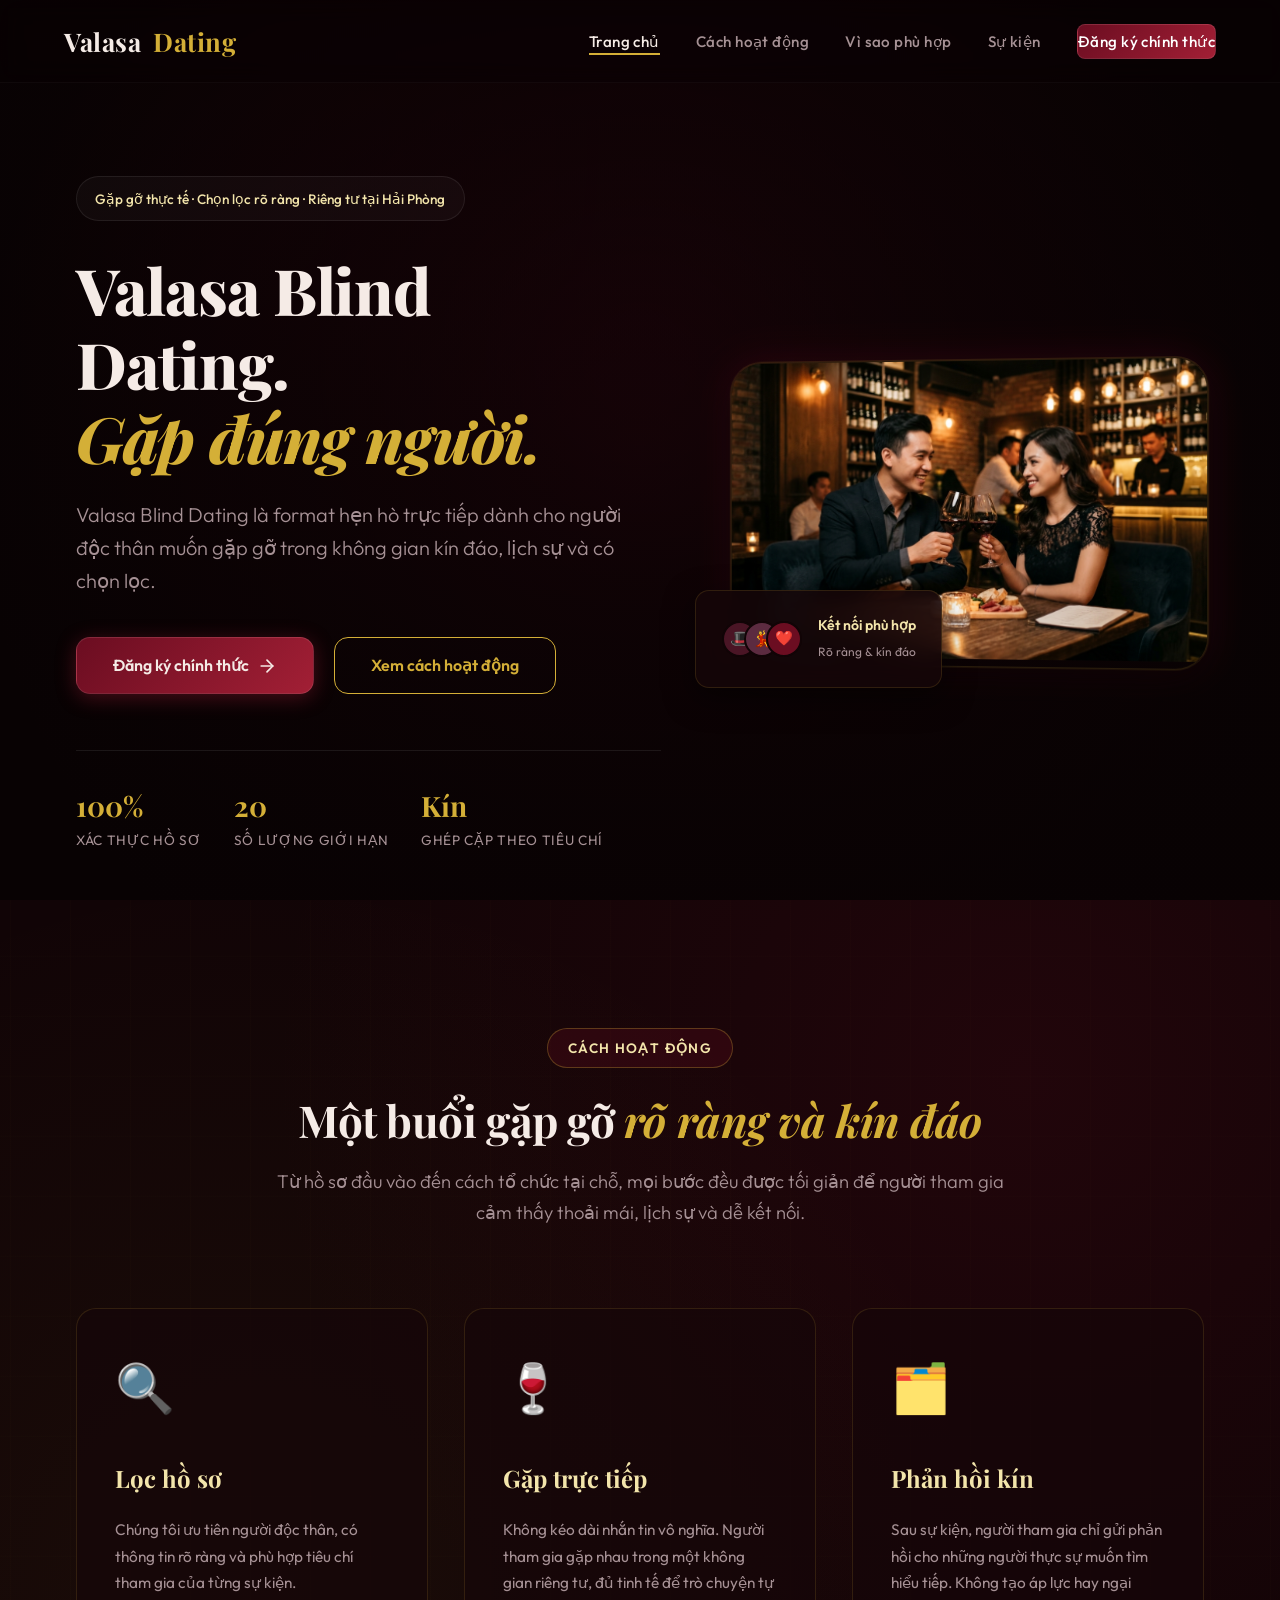
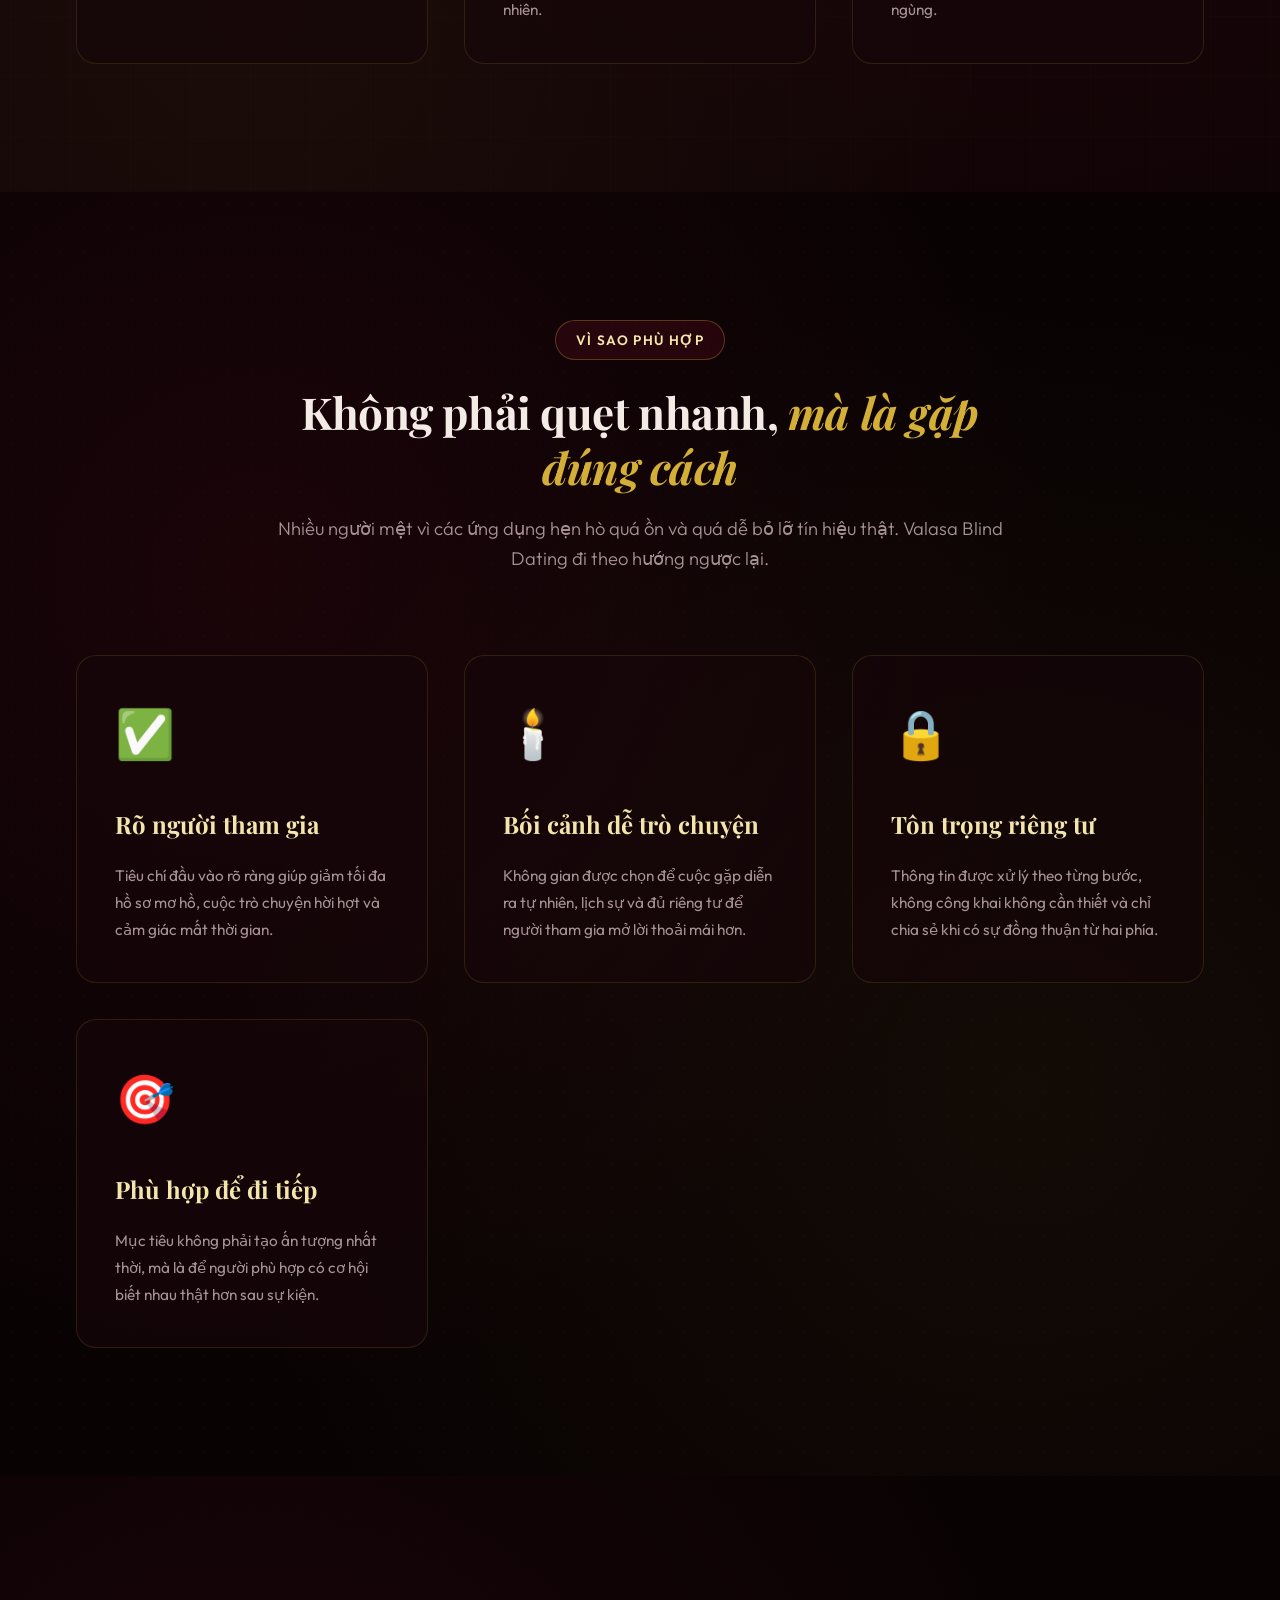
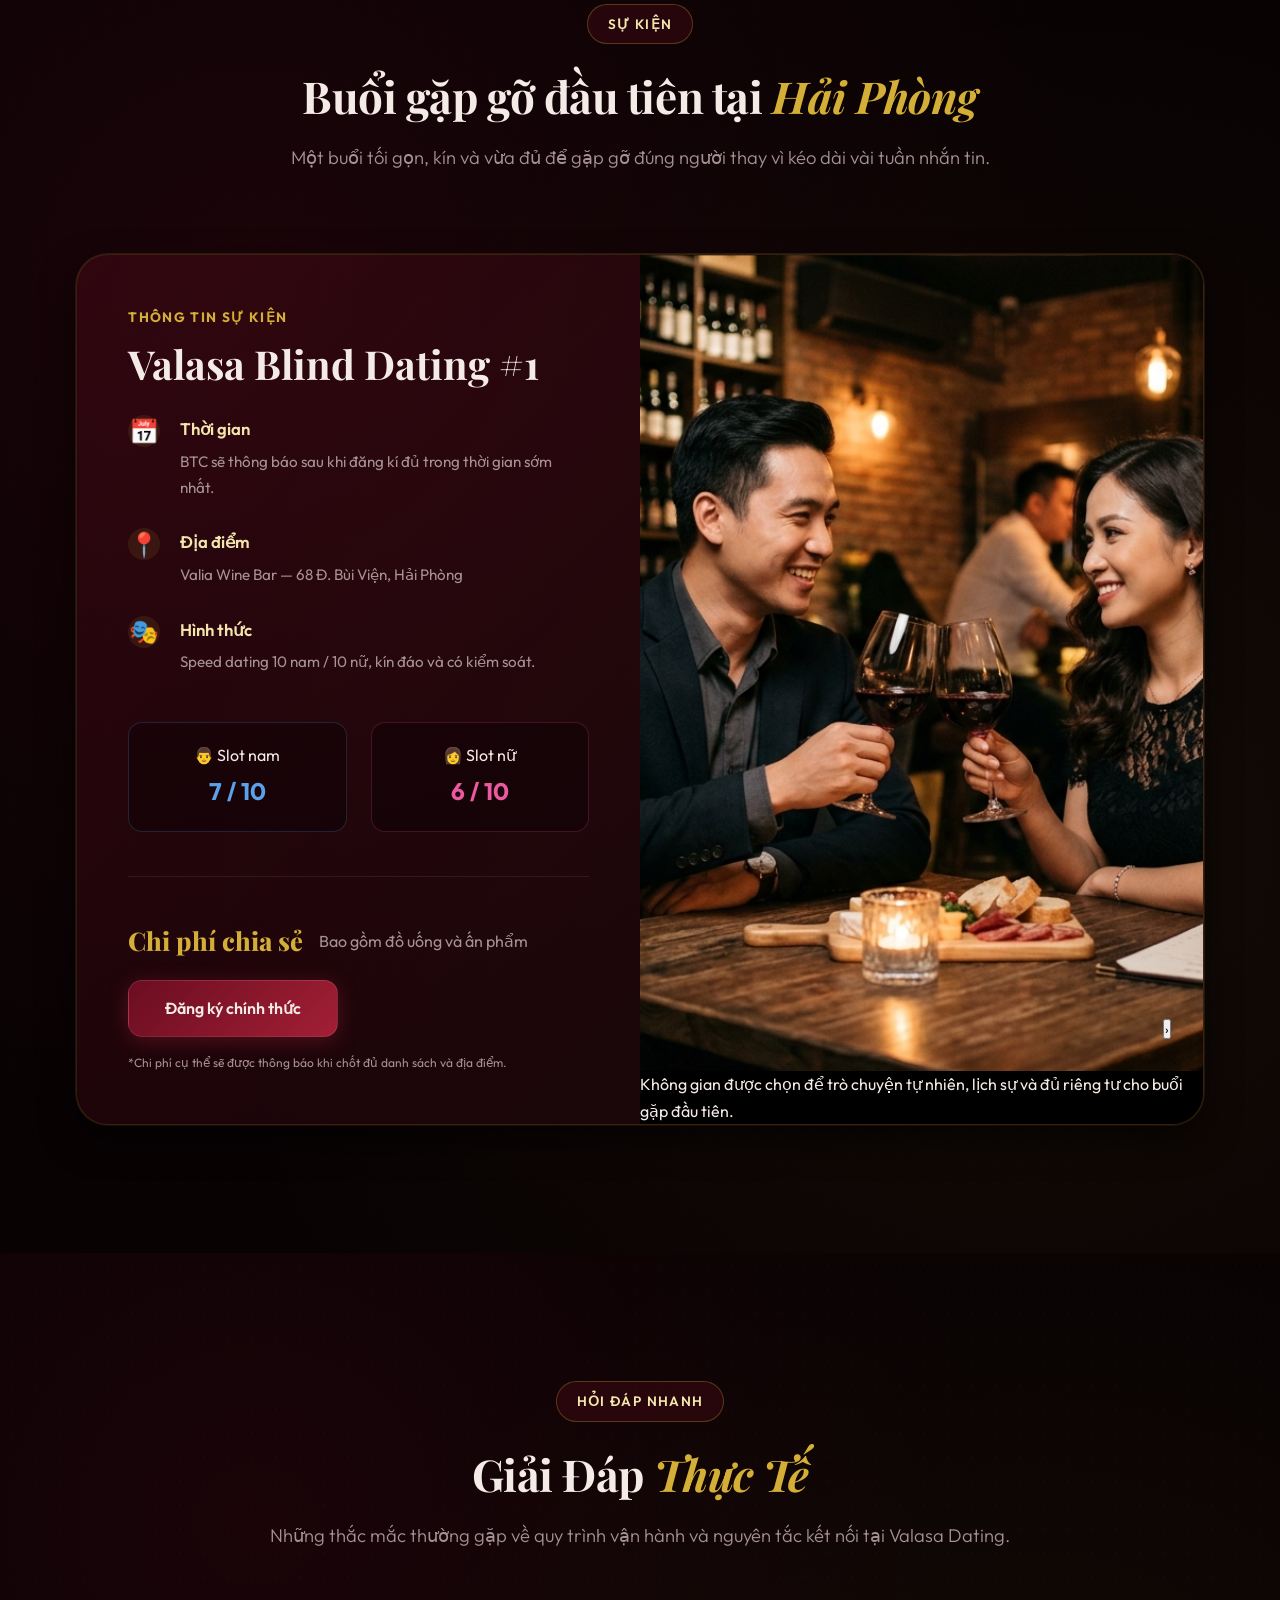
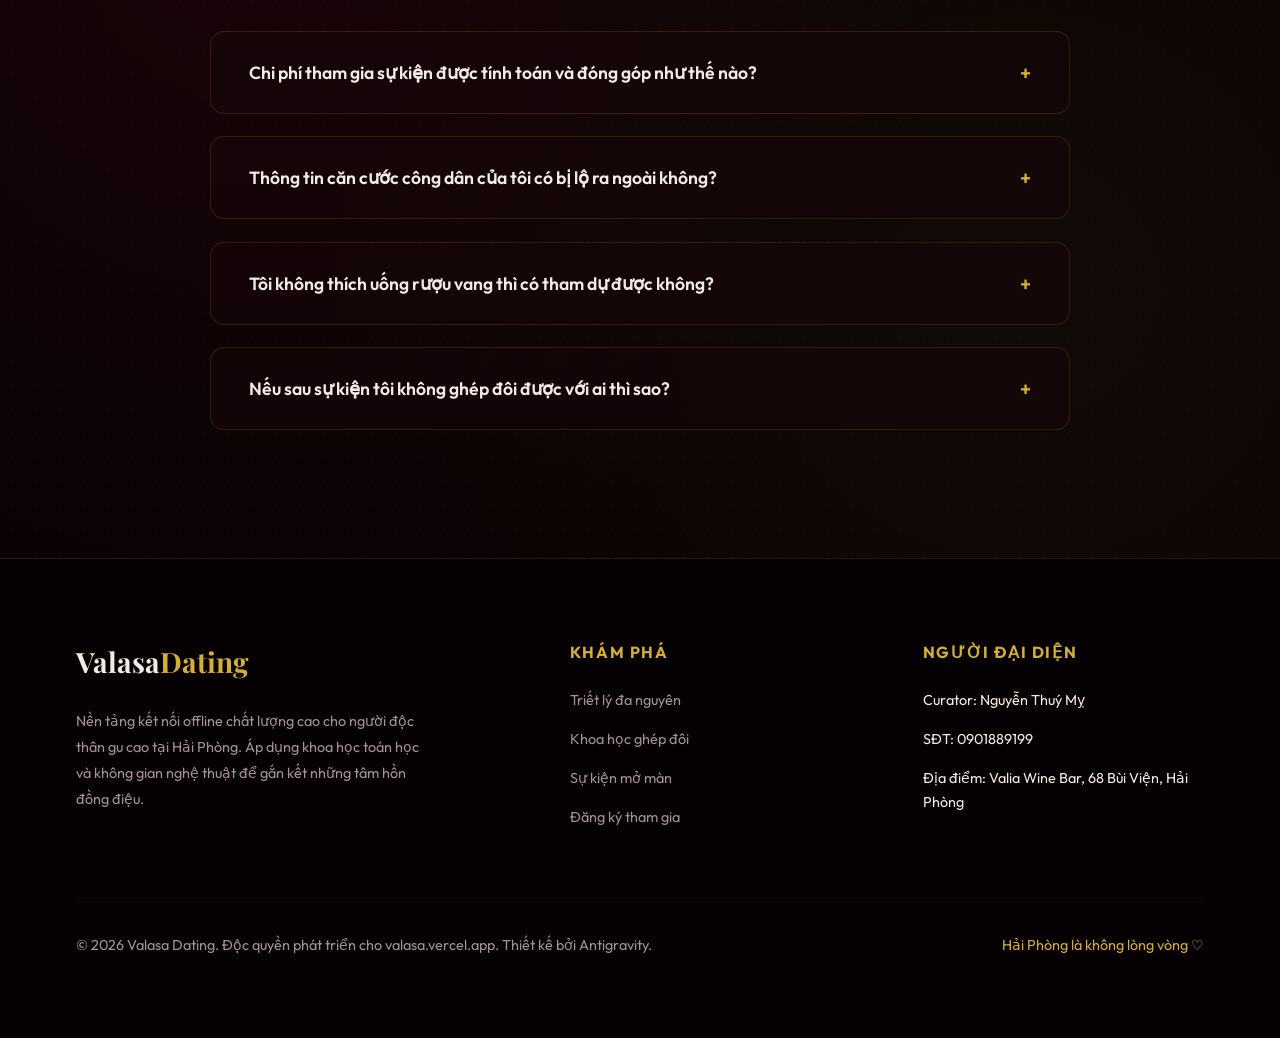
==== commit e10e04f0: "Adjust event timing copy and layout spacing" ====
--- a/index.html
+++ b/index.html
@@ -189,7 +189,7 @@
                                 <div class="meta-icon">📅</div>
                                 <div class="meta-desc">
                                     <h4>Thời gian</h4>
-                                    <p>20:00, Thứ Ba, ngày 25/08/2026</p>
+                                    <p>BTC sẽ thông báo sau khi đăng kí đủ trong thời gian sớm nhất.</p>
                                 </div>
                             </div>
                             <div class="meta-row">
--- a/static/css/style.css
+++ b/static/css/style.css
@@ -36,6 +36,9 @@
     --t-base: 0.35s cubic-bezier(0.25, 0.8, 0.25, 1);
     --shadow-premium: 0 15px 35px rgba(0, 0, 0, 0.6), 0 0 0 1px var(--border-gold);
     --shadow-glow: 0 0 30px var(--glow-burgundy);
+    --panel-pad: clamp(2rem, 4vw, 4.75rem);
+    --card-pad-y: clamp(2rem, 3vw, 3.5rem);
+    --card-pad-x: clamp(1.6rem, 3vw, 3rem);
 }
 
 /* Reset & Scrollbar */
@@ -58,7 +61,7 @@
 ::-webkit-scrollbar-thumb:hover { background: var(--wine-bright); }
 
 /* Global Utilities */
-.container { max-width: 1200px; margin: 0 auto; padding: 0 1.5rem; }
+.container { max-width: 1200px; margin: 0 auto; padding: 0 clamp(1.35rem, 3vw, 2.25rem); }
 .section {
     padding: 8rem 0;
     position: relative;
@@ -80,7 +83,7 @@
 .highlight { color: var(--gold); font-family: var(--font-serif); font-style: italic; }
 
 /* Section Header */
-.section-header { text-align: center; max-width: 750px; margin: 0 auto 5rem; }
+.section-header { text-align: center; max-width: 780px; margin: 0 auto 5rem; padding: 0 0.5rem; }
 .section-badge {
     display: inline-block;
     padding: 0.5rem 1.25rem;
@@ -260,7 +263,7 @@
 }
 .hero-wow-badge-top {
     display: inline-flex; align-items: center; gap: 0.5rem;
-    padding: 0.5rem 1rem; border-radius: 100px;
+    padding: 0.65rem 1.15rem; border-radius: 100px;
     background: rgba(255, 255, 255, 0.03);
     border: 1px solid rgba(255, 255, 255, 0.08);
     font-size: 0.85rem; font-weight: 500; color: var(--gold-light);
@@ -310,7 +313,7 @@
     backdrop-filter: blur(12px);
     -webkit-backdrop-filter: blur(12px);
     border: 1px solid var(--border-gold);
-    padding: 1.25rem; border-radius: var(--r-md);
+    padding: 1.45rem 1.6rem; border-radius: var(--r-md);
     display: flex; align-items: center; gap: 1rem;
     box-shadow: 0 10px 30px rgba(0,0,0,0.5);
     animation: floatIcon 6s ease-in-out infinite;
@@ -330,12 +333,12 @@
 }
 
 /* Pluralistic Section */
-.plural-grid { display: grid; grid-template-columns: repeat(3, 1fr); gap: 2rem; }
+.plural-grid { display: grid; grid-template-columns: repeat(3, 1fr); gap: 2.25rem; }
 .plural-card {
     background: var(--bg-card);
     border: 1px solid var(--border-gold);
     border-radius: var(--r-lg);
-    padding: 3rem 2.25rem;
+    padding: var(--card-pad-y) var(--card-pad-x);
     transition: var(--t-base);
     position: relative;
     overflow: hidden;
@@ -352,13 +355,13 @@
 }
 .plural-card:hover::before { opacity: 1; }
 .plural-icon { font-size: 3rem; margin-bottom: 2rem; display: inline-block; }
-.plural-card h3 { font-family: var(--font-serif); font-size: 1.5rem; margin-bottom: 1rem; color: var(--gold-light); }
-.plural-card p { color: var(--text-muted); font-size: 0.95rem; line-height: 1.6; }
+.plural-card h3 { font-family: var(--font-serif); font-size: 1.5rem; margin-bottom: 1.15rem; color: var(--gold-light); }
+.plural-card p { color: var(--text-muted); font-size: 0.96rem; line-height: 1.75; }
 
 /* Systems Thinking Section */
 .systems-showcase { display: grid; grid-template-columns: 1fr 1fr; gap: 3rem; margin-top: 3rem; }
 .sys-side {
-    border-radius: var(--r-lg); padding: 3rem; position: relative;
+    border-radius: var(--r-lg); padding: var(--card-pad-y) var(--card-pad-x); position: relative;
     border: 1px solid rgba(255, 255, 255, 0.05);
 }
 .sys-side-broken {
@@ -395,7 +398,7 @@
     background: rgba(22, 6, 9, 0.4);
     border: 1px solid var(--border-gold);
     border-radius: var(--r-lg);
-    padding: 2.5rem; margin-bottom: 3.5rem; text-align: center;
+    padding: var(--card-pad-y) var(--card-pad-x); margin-bottom: 3.5rem; text-align: center;
     max-width: 900px; margin-left: auto; margin-right: auto;
 }
 .game-grid { display: grid; grid-template-columns: repeat(3, 1fr); gap: 2rem; }
@@ -403,7 +406,7 @@
     background: var(--bg-card);
     border: 1px solid var(--border-gold);
     border-radius: var(--r-lg);
-    padding: 3rem 2.25rem;
+    padding: var(--card-pad-y) var(--card-pad-x);
     transition: var(--t-base);
 }
 .game-card:hover {
@@ -427,7 +430,7 @@
     background: linear-gradient(145deg, #160609 0%, #0d0305 100%);
     border: 1px solid var(--border-gold);
     border-radius: var(--r-xl);
-    padding: 3.5rem; margin-top: 5rem;
+    padding: var(--panel-pad); margin-top: 5rem;
     box-shadow: var(--shadow-premium);
 }
 .sim-grid { display: grid; grid-template-columns: 1fr 1fr; gap: 3.5rem; align-items: start; }
@@ -435,7 +438,7 @@
     background: rgba(8, 2, 3, 0.6);
     border: 1px solid rgba(255, 255, 255, 0.03);
     border-radius: var(--r-lg);
-    padding: 2rem; min-height: 380px;
+    padding: clamp(1.5rem, 3vw, 2.5rem); min-height: 380px;
     display: flex; flex-direction: column; justify-content: space-between;
     position: relative; overflow: hidden;
 }
@@ -447,7 +450,7 @@
     display: flex; align-items: center; gap: 0.75rem;
     background: rgba(22, 6, 9, 0.9);
     border: 1px solid rgba(255, 255, 255, 0.05);
-    padding: 0.75rem 1.25rem; border-radius: var(--r-md);
+    padding: 0.95rem 1.35rem; border-radius: var(--r-md);
     width: 100%; transition: var(--t-base);
     position: relative;
 }
@@ -475,7 +478,7 @@
 .sim-controls { text-align: center; margin-top: 1.5rem; display: flex; gap: 1rem; justify-content: center; }
 .sim-log {
     background: rgba(0, 0, 0, 0.4); border-radius: var(--r-sm);
-    padding: 1rem; min-height: 80px; font-size: 0.9rem; color: var(--gold-light);
+    padding: 1.25rem 1.5rem; min-height: 80px; font-size: 0.9rem; color: var(--gold-light);
     display: flex; align-items: center; justify-content: center; text-align: center;
     border: 1px solid rgba(255, 255, 255, 0.02);
 }
@@ -489,17 +492,17 @@
     box-shadow: var(--shadow-premium);
     display: grid; grid-template-columns: 1fr 1fr;
 }
-.event-info-panel { padding: 4.5rem; display: flex; flex-direction: column; justify-content: center; }
+.event-info-panel { padding: var(--panel-pad); display: flex; flex-direction: column; justify-content: center; }
 .event-title { font-family: var(--font-serif); font-size: 2.5rem; line-height: 1.2; margin-bottom: 1.5rem; color: var(--text-light); }
-.event-meta { display: flex; flex-direction: column; gap: 1.25rem; margin-bottom: 2.5rem; }
-.meta-row { display: flex; align-items: flex-start; gap: 1rem; }
+.event-meta { display: flex; flex-direction: column; gap: 1.35rem; margin-bottom: 2.75rem; }
+.meta-row { display: flex; align-items: flex-start; gap: 1.25rem; padding: 0.2rem 0; }
 .meta-icon { font-size: 1.5rem; width: 32px; height: 32px; display: flex; align-items: center; justify-content: center; flex-shrink: 0; background: rgba(212, 175, 55, 0.1); border-radius: 50%; color: var(--gold); }
 .meta-desc h4 { font-size: 1.05rem; font-weight: 600; color: var(--gold-light); }
-.meta-desc p { color: var(--text-muted); font-size: 0.95rem; margin-top: 2px; }
-
-.slots-bar { display: flex; gap: 1.5rem; margin-bottom: 2.5rem; }
+.meta-desc p { color: var(--text-muted); font-size: 0.95rem; margin-top: 0.35rem; line-height: 1.7; }
+
+.slots-bar { display: flex; gap: 1.5rem; margin-bottom: 2.75rem; }
 .slot-badge-pv {
-    flex: 1; border-radius: var(--r-md); padding: 0.9rem; text-align: center;
+    flex: 1; border-radius: var(--r-md); padding: 1.2rem 1rem; text-align: center;
     border: 1px solid rgba(255, 255, 255, 0.05); background: rgba(8, 2, 3, 0.4);
 }
 .slot-badge-pv.male-badge { border-color: rgba(90, 160, 235, 0.2); }
@@ -521,7 +524,7 @@
 }
 .gallery-slide.active { opacity: 1; }
 .gallery-overlay {
-    position: absolute; bottom: 0; left: 0; right: 0; padding: 3rem;
+    position: absolute; bottom: 0; left: 0; right: 0; padding: var(--card-pad-y) var(--card-pad-x);
     background: linear-gradient(to top, rgba(8, 2, 3, 0.95) 0%, rgba(8, 2, 3, 0.4) 70%, transparent 100%);
     color: var(--text-light);
 }
@@ -541,7 +544,7 @@
     background: var(--bg-card);
     border: 1px solid var(--border-gold);
     border-radius: var(--r-lg);
-    padding: 3rem; margin-top: 4rem;
+    padding: var(--card-pad-y) var(--card-pad-x); margin-top: 4rem;
     display: flex; gap: 3rem; align-items: center;
 }
 .curator-img {
@@ -559,7 +562,7 @@
     background: linear-gradient(145deg, #160609 0%, #0d0305 100%);
     border: 1px solid var(--border-gold);
     border-radius: var(--r-xl);
-    padding: 4rem;
+    padding: var(--panel-pad);
     box-shadow: var(--shadow-premium);
 }
 .form-step-indicator {
@@ -588,7 +591,7 @@
     width: 100%; background: rgba(8, 2, 3, 0.6);
     border: 1px solid rgba(255, 255, 255, 0.08);
     border-radius: var(--r-md);
-    padding: 1rem 1.25rem; color: var(--text-light); font-size: 1rem;
+    padding: 1.1rem 1.35rem; color: var(--text-light); font-size: 1rem;
     transition: var(--t-base);
 }
 .form-control:focus {
@@ -601,7 +604,7 @@
     background: rgba(8, 2, 3, 0.6);
     border: 1px solid rgba(255, 255, 255, 0.08);
     border-radius: var(--r-md);
-    padding: 1.25rem; text-align: center; cursor: pointer; transition: var(--t-base);
+    padding: 1.45rem; text-align: center; cursor: pointer; transition: var(--t-base);
     display: flex; flex-direction: column; align-items: center; gap: 0.5rem;
 }
 .radio-tile input { display: none; }
@@ -623,7 +626,7 @@
 .success-screen p { color: var(--text-muted); font-size: 1.05rem; margin-bottom: 2rem; max-width: 500px; margin-left: auto; margin-right: auto; }
 
 /* FAQs */
-.faq-list { max-width: 800px; margin: 0 auto; display: flex; flex-direction: column; gap: 1.25rem; }
+.faq-list { max-width: 860px; margin: 0 auto; display: flex; flex-direction: column; gap: 1.4rem; }
 .faq-item {
     background: var(--bg-card);
     border: 1px solid var(--border-gold);
@@ -631,7 +634,7 @@
     overflow: hidden; transition: var(--t-base);
 }
 .faq-trigger {
-    width: 100%; background: none; border: none; padding: 1.5rem 2rem; text-align: left;
+    width: 100%; background: none; border: none; padding: 1.75rem 2.35rem; text-align: left;
     display: flex; justify-content: space-between; align-items: center; cursor: pointer;
     font-size: 1.1rem; font-weight: 600; color: var(--text-light); transition: var(--t-base);
 }
@@ -639,11 +642,11 @@
 .faq-icon { font-size: 1.25rem; color: var(--gold); transition: transform 0.3s ease; }
 .faq-content {
     max-height: 0; overflow: hidden; transition: max-height 0.35s ease, padding 0.35s ease;
-    padding: 0 2rem; color: var(--text-muted); font-size: 0.95rem; line-height: 1.7;
+    padding: 0 2.35rem; color: var(--text-muted); font-size: 0.95rem; line-height: 1.8;
 }
 .faq-item.active { border-color: var(--border-gold-hover); }
 .faq-item.active .faq-icon { transform: rotate(45deg); }
-.faq-item.active .faq-content { max-height: 250px; padding-bottom: 1.75rem; }
+.faq-item.active .faq-content { max-height: 320px; padding-bottom: 2rem; }
 
 /* Footer */
 .footer {
@@ -653,12 +656,12 @@
     color: var(--text-muted);
     font-size: 0.9rem;
 }
-.footer-grid { display: grid; grid-template-columns: 1.5fr 1fr 1fr; gap: 4rem; margin-bottom: 4rem; }
+.footer-grid { display: grid; grid-template-columns: 1.5fr 1fr 1fr; gap: 4.5rem; margin-bottom: 4rem; }
 .footer-logo { font-family: var(--font-serif); font-size: 1.75rem; color: var(--text-light); font-weight: 700; margin-bottom: 1.5rem; }
 .footer-logo span { color: var(--gold); }
-.footer-desc { line-height: 1.7; margin-bottom: 1.5rem; max-width: 320px; }
+.footer-desc { line-height: 1.8; margin-bottom: 1.5rem; max-width: 360px; }
 .footer-title { font-size: 1rem; text-transform: uppercase; letter-spacing: 0.1em; color: var(--gold); font-weight: 700; margin-bottom: 1.5rem; }
-.footer-links { list-style: none; display: flex; flex-direction: column; gap: 0.75rem; }
+.footer-links { list-style: none; display: flex; flex-direction: column; gap: 0.95rem; }
 .footer-links a:hover { color: var(--text-light); }
 .footer-bottom { border-top: 1px solid rgba(255, 255, 255, 0.04); padding-top: 2rem; display: flex; justify-content: space-between; align-items: center; }
 
@@ -683,14 +686,25 @@
     .game-grid { grid-template-columns: 1fr; }
     .sim-grid { grid-template-columns: 1fr; gap: 3rem; }
     .event-showcase { grid-template-columns: 1fr; }
-    .event-info-panel { padding: 3rem 2rem; }
+    .event-info-panel { padding: 3.25rem 2.5rem; }
     .event-media-panel { height: 350px; }
 }
 
 @media (max-width: 768px) {
+    :root {
+        --panel-pad: 2rem;
+        --card-pad-y: 2rem;
+        --card-pad-x: 1.5rem;
+    }
+    .container { padding: 0 1.25rem; }
     .section { padding: 5rem 0; }
+    .section-header { margin-bottom: 3.5rem; }
     .section-title { font-size: 2.2rem; }
     .hero-wow-title { font-size: 2.75rem; }
+    .hero-wow-badge-top { border-radius: var(--r-md); padding: 0.8rem 1rem; }
+    .hero-wow-actions { flex-direction: column; align-items: stretch; }
+    .hero-wow-metrics { flex-direction: column; gap: 1.25rem; padding-top: 1.75rem; }
+    .visual-card-floating { left: 1rem; right: 1rem; bottom: -1.25rem; padding: 1.25rem; }
     .nav-links {
         position: fixed; top: 70px; left: 0; right: 0; bottom: 0;
         background: rgba(8, 2, 3, 0.98); backdrop-filter: blur(20px);
@@ -703,8 +717,22 @@
     .hamburger.active span:nth-child(1) { transform: rotate(45deg) translate(6px, 6px); }
     .hamburger.active span:nth-child(2) { opacity: 0; }
     .hamburger.active span:nth-child(3) { transform: rotate(-45deg) translate(6px, -6px); }
-    .curator-card { flex-direction: column; text-align: center; padding: 2rem; }
-    .register-form-box { padding: 2rem; }
+    .plural-grid { gap: 1.5rem; }
+    .plural-card,
+    .game-card,
+    .sys-side,
+    .curator-card,
+    .register-form-box,
+    .simulator-box { padding: var(--card-pad-y) var(--card-pad-x); }
+    .event-info-panel { padding: 2.25rem 1.5rem; }
+    .slots-bar { flex-direction: column; gap: 1rem; }
+    .event-price-tag { align-items: flex-start; flex-direction: column; gap: 0.4rem; }
+    .faq-trigger { padding: 1.4rem 1.35rem; gap: 1rem; }
+    .faq-content { padding: 0 1.35rem; }
+    .faq-item.active .faq-content { padding-bottom: 1.5rem; }
+    .footer-grid { grid-template-columns: 1fr; gap: 2.5rem; }
+    .footer-bottom { flex-direction: column; gap: 1rem; align-items: flex-start; }
+    .curator-card { flex-direction: column; text-align: center; }
     .form-actions { flex-direction: column-reverse; gap: 1rem; }
     .form-actions .btn { width: 100%; }
 }
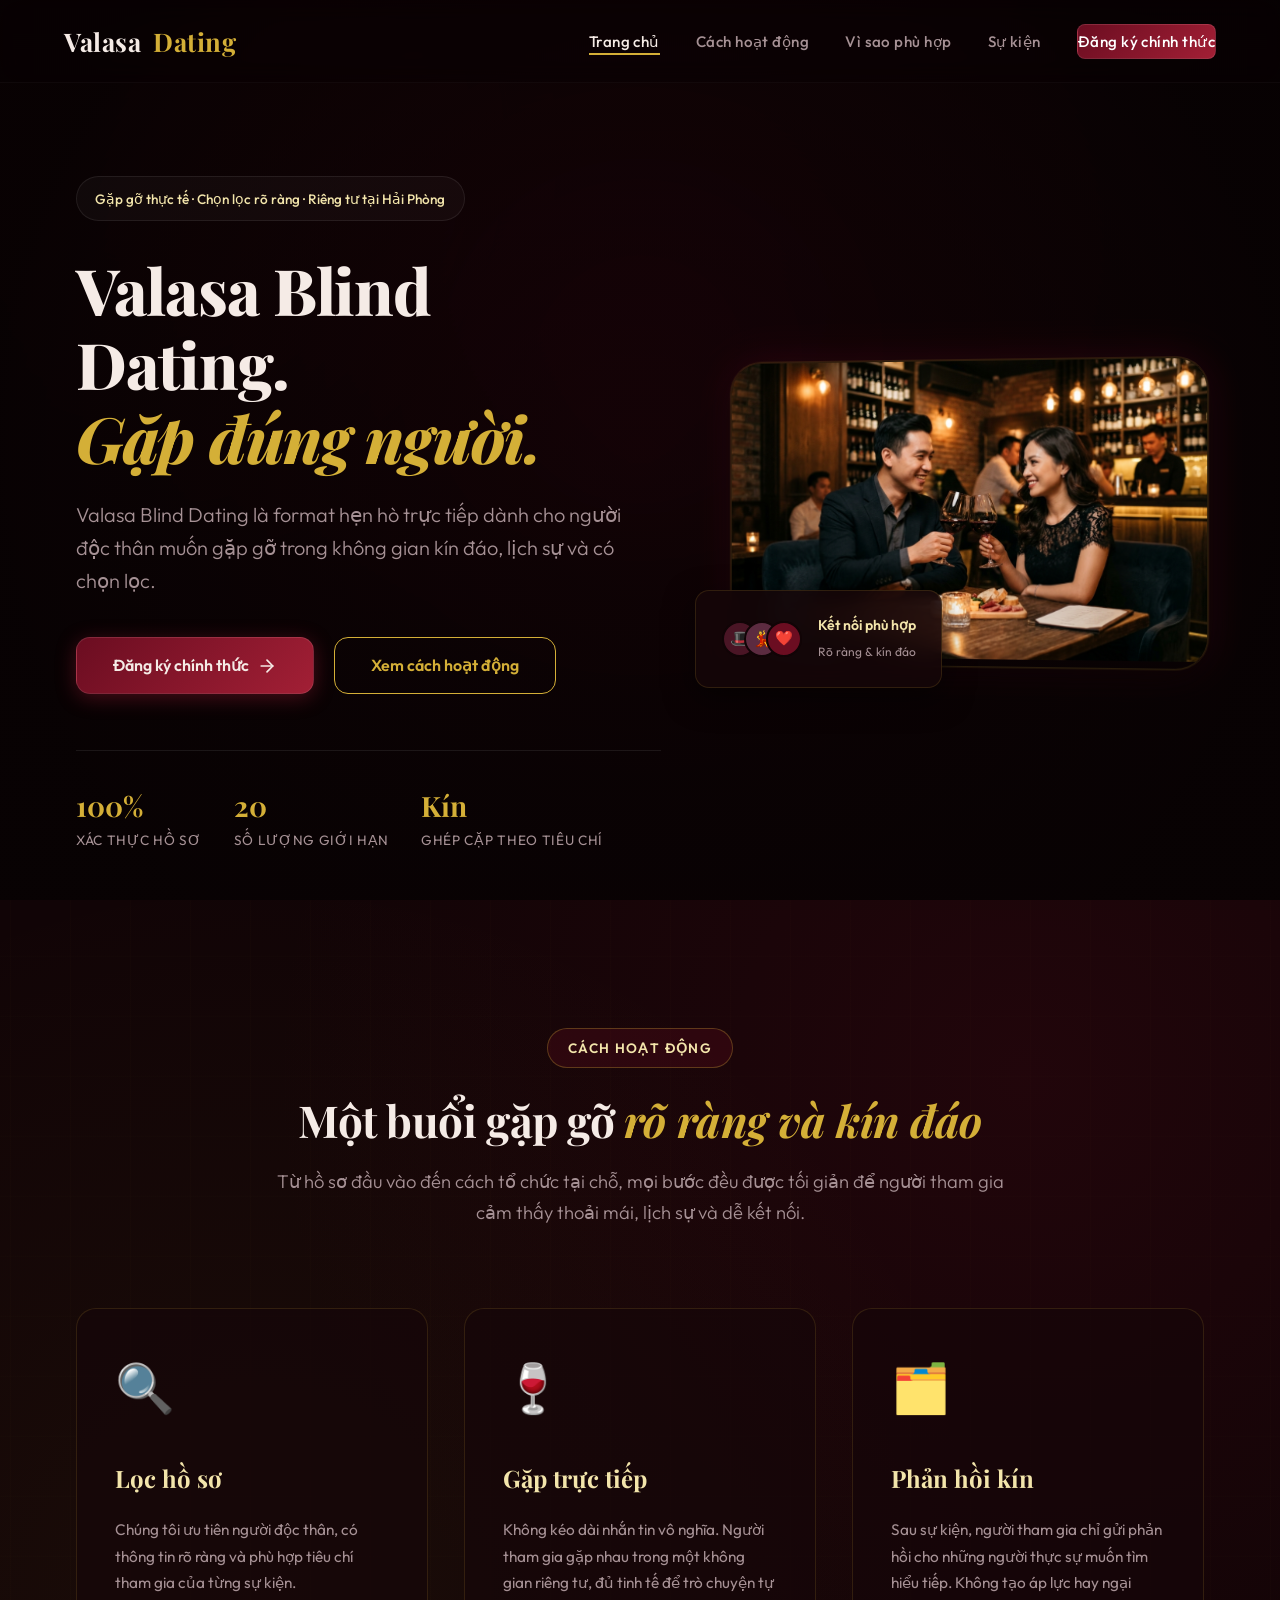
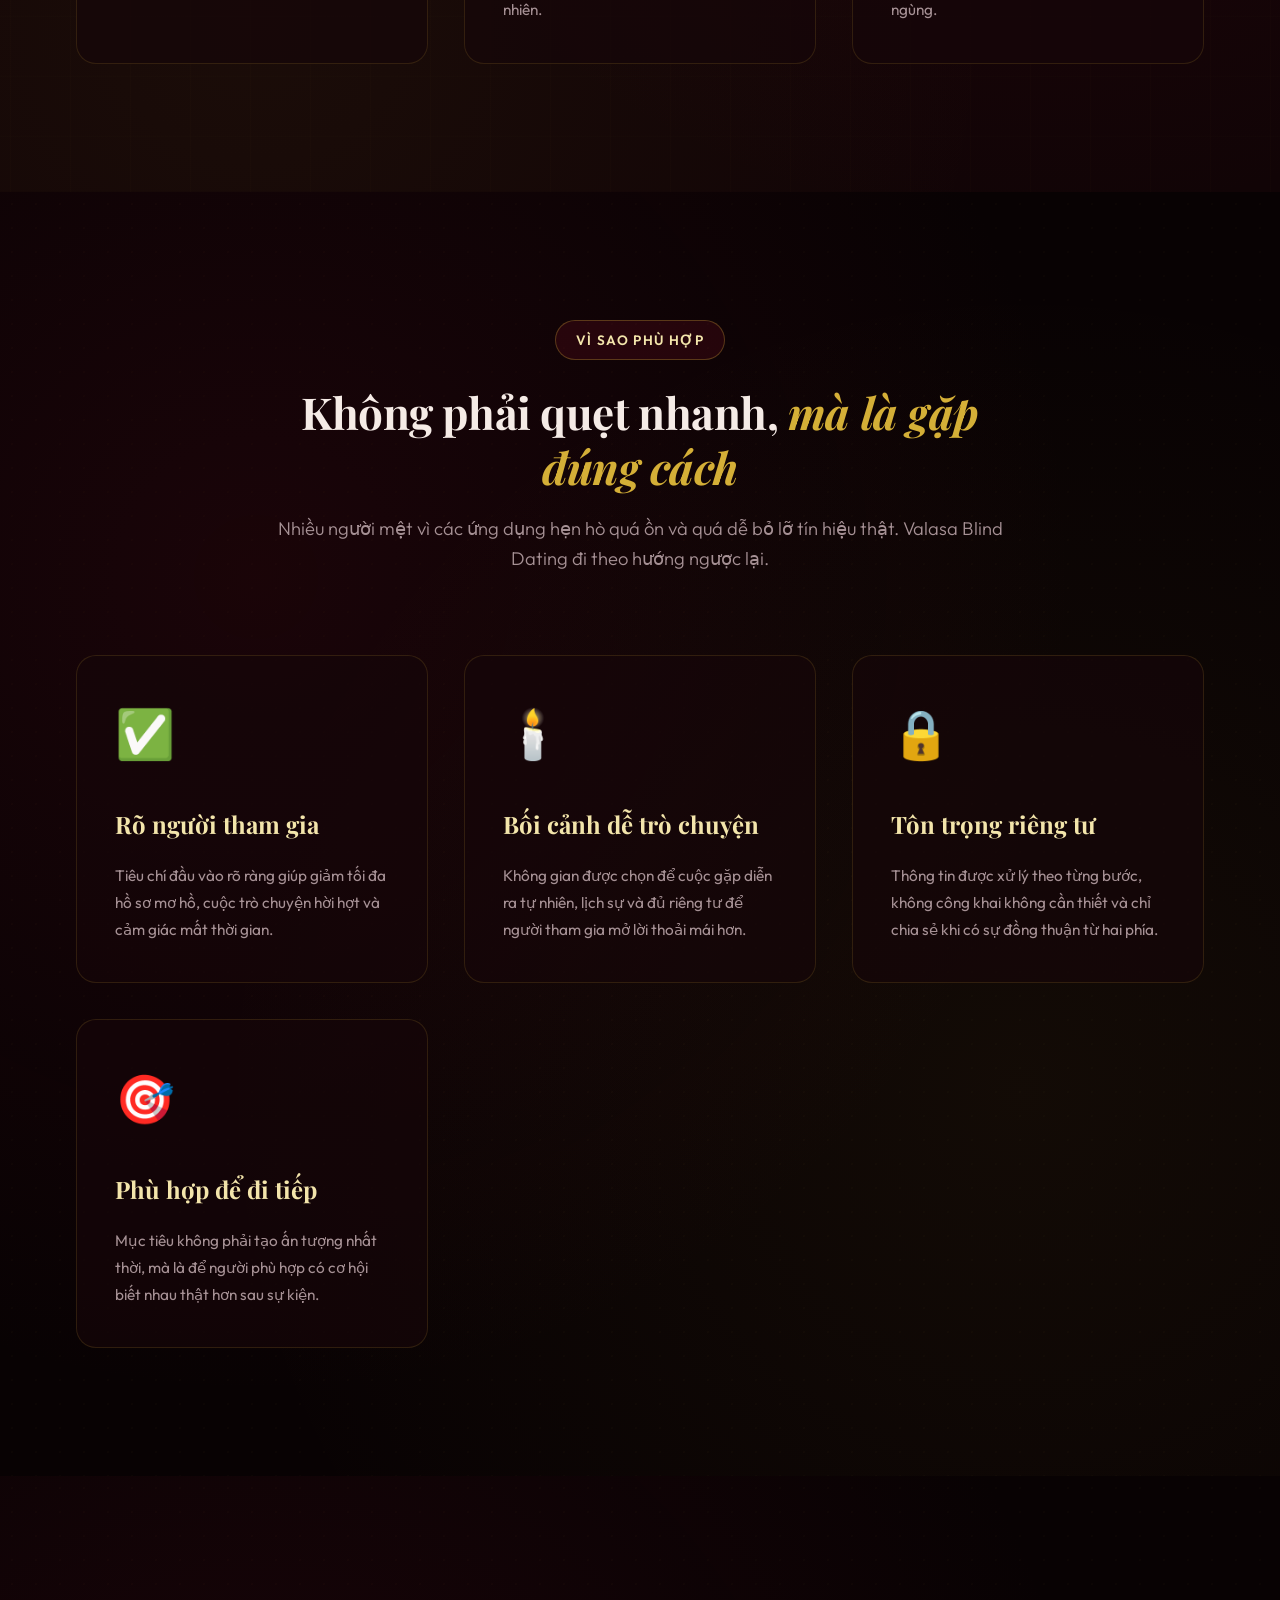
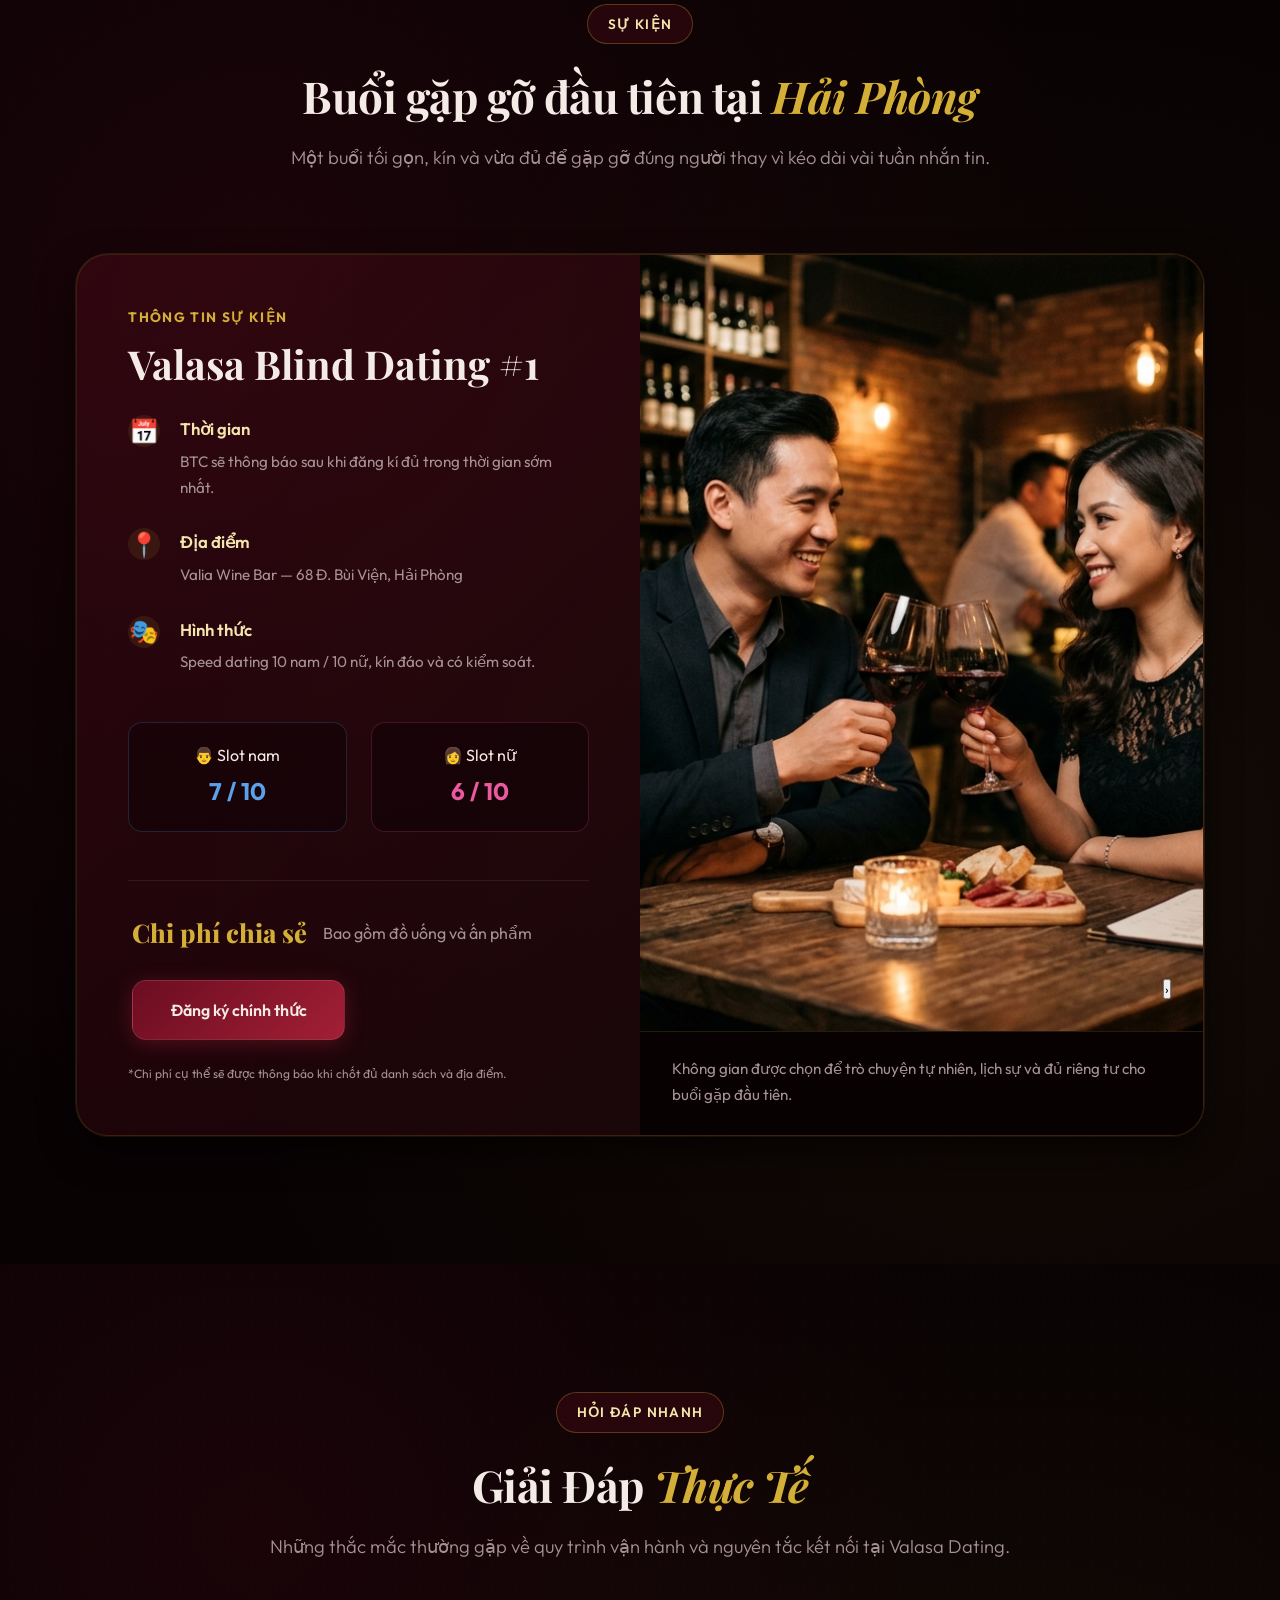
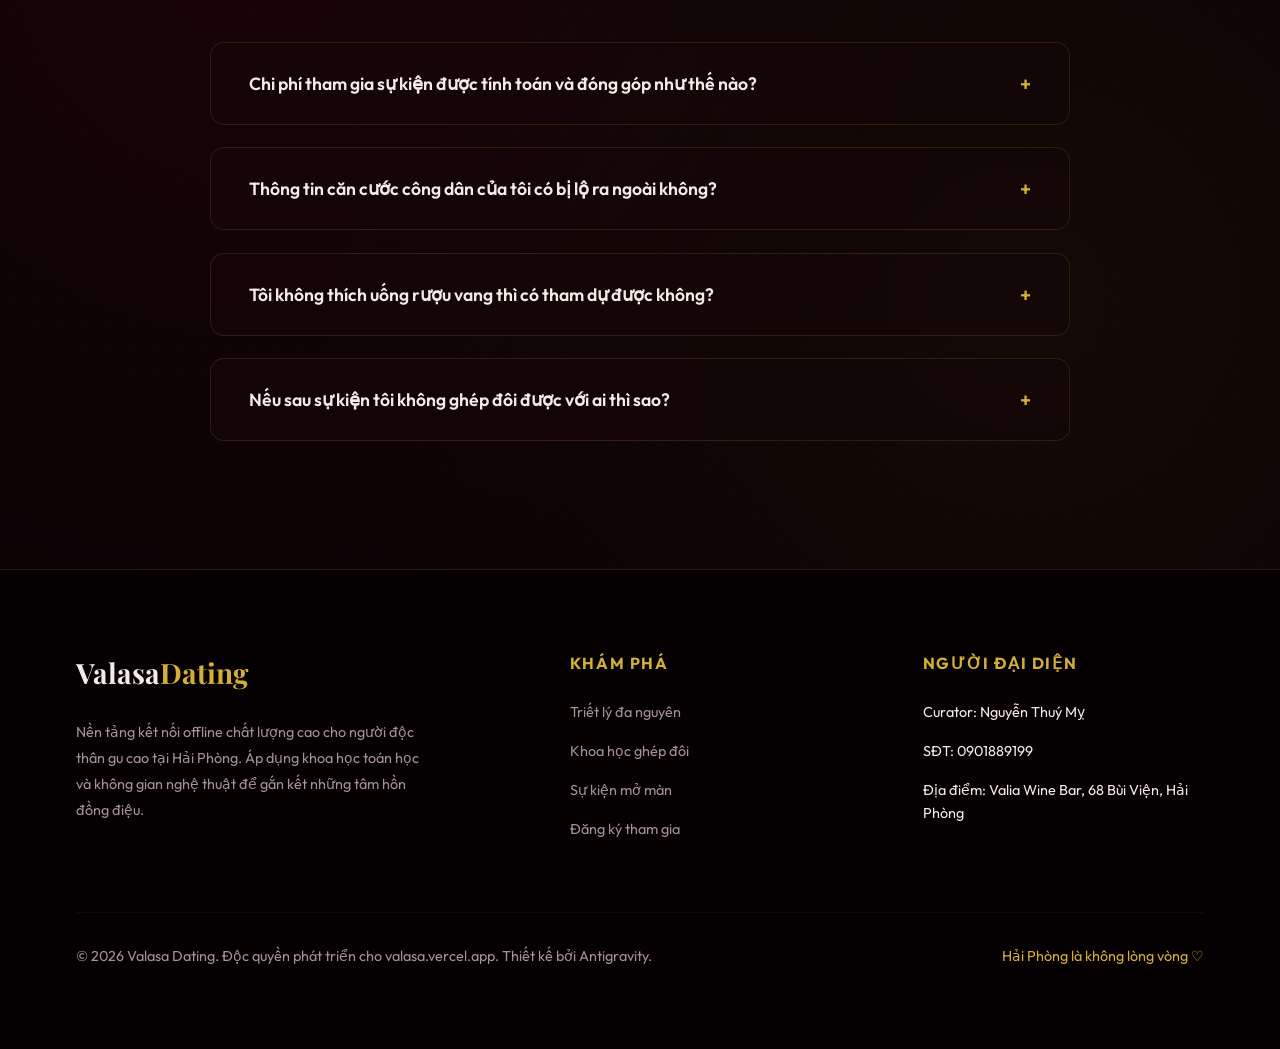
==== commit 58857508: "Fix event CTA and gallery caption spacing" ====
--- a/index.html
+++ b/index.html
@@ -219,7 +219,7 @@
                             </div>
                         </div>
 
-                        <div style="border-top: 1px solid rgba(255, 255, 255, 0.08); padding-top: 2rem; display:flex; align-items:center; justify-content:space-between; flex-wrap: wrap; gap: 1.5rem;">
+                        <div class="event-cta-row">
                             <div class="event-price-tag">
                                 <span class="price-value" style="font-size: 1.6rem; line-height: 1.2;">Chi phí chia sẻ</span>
                                 <span class="price-currency" style="text-transform: none; display: block; margin-top: 2px;">Bao gồm đồ uống và ấn phẩm</span>
--- a/static/css/style.css
+++ b/static/css/style.css
@@ -511,13 +511,29 @@
 .male-badge .slot-count { color: #5AA0EB; }
 .female-badge .slot-count { color: #EB5AA0; }
 
-.event-price-tag { display: flex; align-items: center; gap: 1rem; margin-top: 1rem; }
+.event-cta-row {
+    border-top: 1px solid rgba(255, 255, 255, 0.08);
+    padding: 2.25rem 0.25rem 0.25rem;
+    margin-top: 0.25rem;
+    display: flex;
+    align-items: center;
+    justify-content: space-between;
+    flex-wrap: wrap;
+    gap: 1.75rem;
+}
+.event-cta-row .btn {
+    min-height: 52px;
+    padding: 1rem 2.35rem;
+    margin: 0.25rem 0;
+    white-space: nowrap;
+}
+.event-price-tag { display: flex; align-items: center; gap: 1rem; margin: 0; }
 .price-value { font-size: 2.25rem; font-weight: 800; color: var(--gold); font-family: var(--font-serif); }
 .price-currency { font-size: 1rem; color: var(--text-muted); text-transform: uppercase; }
 
 /* Valia Gallery & Info */
 .event-media-panel { position: relative; overflow: hidden; background: #000; display: flex; flex-direction: column; }
-.gallery-slider { flex: 1; position: relative; }
+.gallery-slider { flex: 1 1 auto; min-height: 0; position: relative; }
 .gallery-slide {
     position: absolute; top:0; left:0; width:100%; height:100%; opacity:0; transition: opacity 0.8s ease;
     background-size: cover; background-position: center;
@@ -538,6 +554,23 @@
     width: 8px; height: 8px; border-radius: 50%; background: rgba(255, 255, 255, 0.3); border: none; cursor: pointer; transition: var(--t-base);
 }
 .gallery-dot.active { background: var(--gold); width: 24px; border-radius: 4px; }
+
+.gallery-caption {
+    flex: 0 0 auto;
+    background: rgba(8, 2, 3, 0.96);
+    border-top: 1px solid var(--border-gold);
+    color: var(--text-muted);
+    font-size: 0.95rem;
+    line-height: 1.75;
+    padding: 1.5rem 2rem 1.65rem;
+    min-height: 86px;
+    display: flex;
+    align-items: center;
+}
+.gallery-caption span {
+    display: block;
+    max-width: 100%;
+}
 
 /* Curator Card */
 .curator-card {
@@ -726,7 +759,10 @@
     .simulator-box { padding: var(--card-pad-y) var(--card-pad-x); }
     .event-info-panel { padding: 2.25rem 1.5rem; }
     .slots-bar { flex-direction: column; gap: 1rem; }
+    .event-cta-row { padding: 1.75rem 0.1rem 0.1rem; gap: 1.25rem; }
+    .event-cta-row .btn { width: 100%; white-space: normal; text-align: center; }
     .event-price-tag { align-items: flex-start; flex-direction: column; gap: 0.4rem; }
+    .gallery-caption { padding: 1.35rem 1.5rem 1.5rem; min-height: 108px; }
     .faq-trigger { padding: 1.4rem 1.35rem; gap: 1rem; }
     .faq-content { padding: 0 1.35rem; }
     .faq-item.active .faq-content { padding-bottom: 1.5rem; }
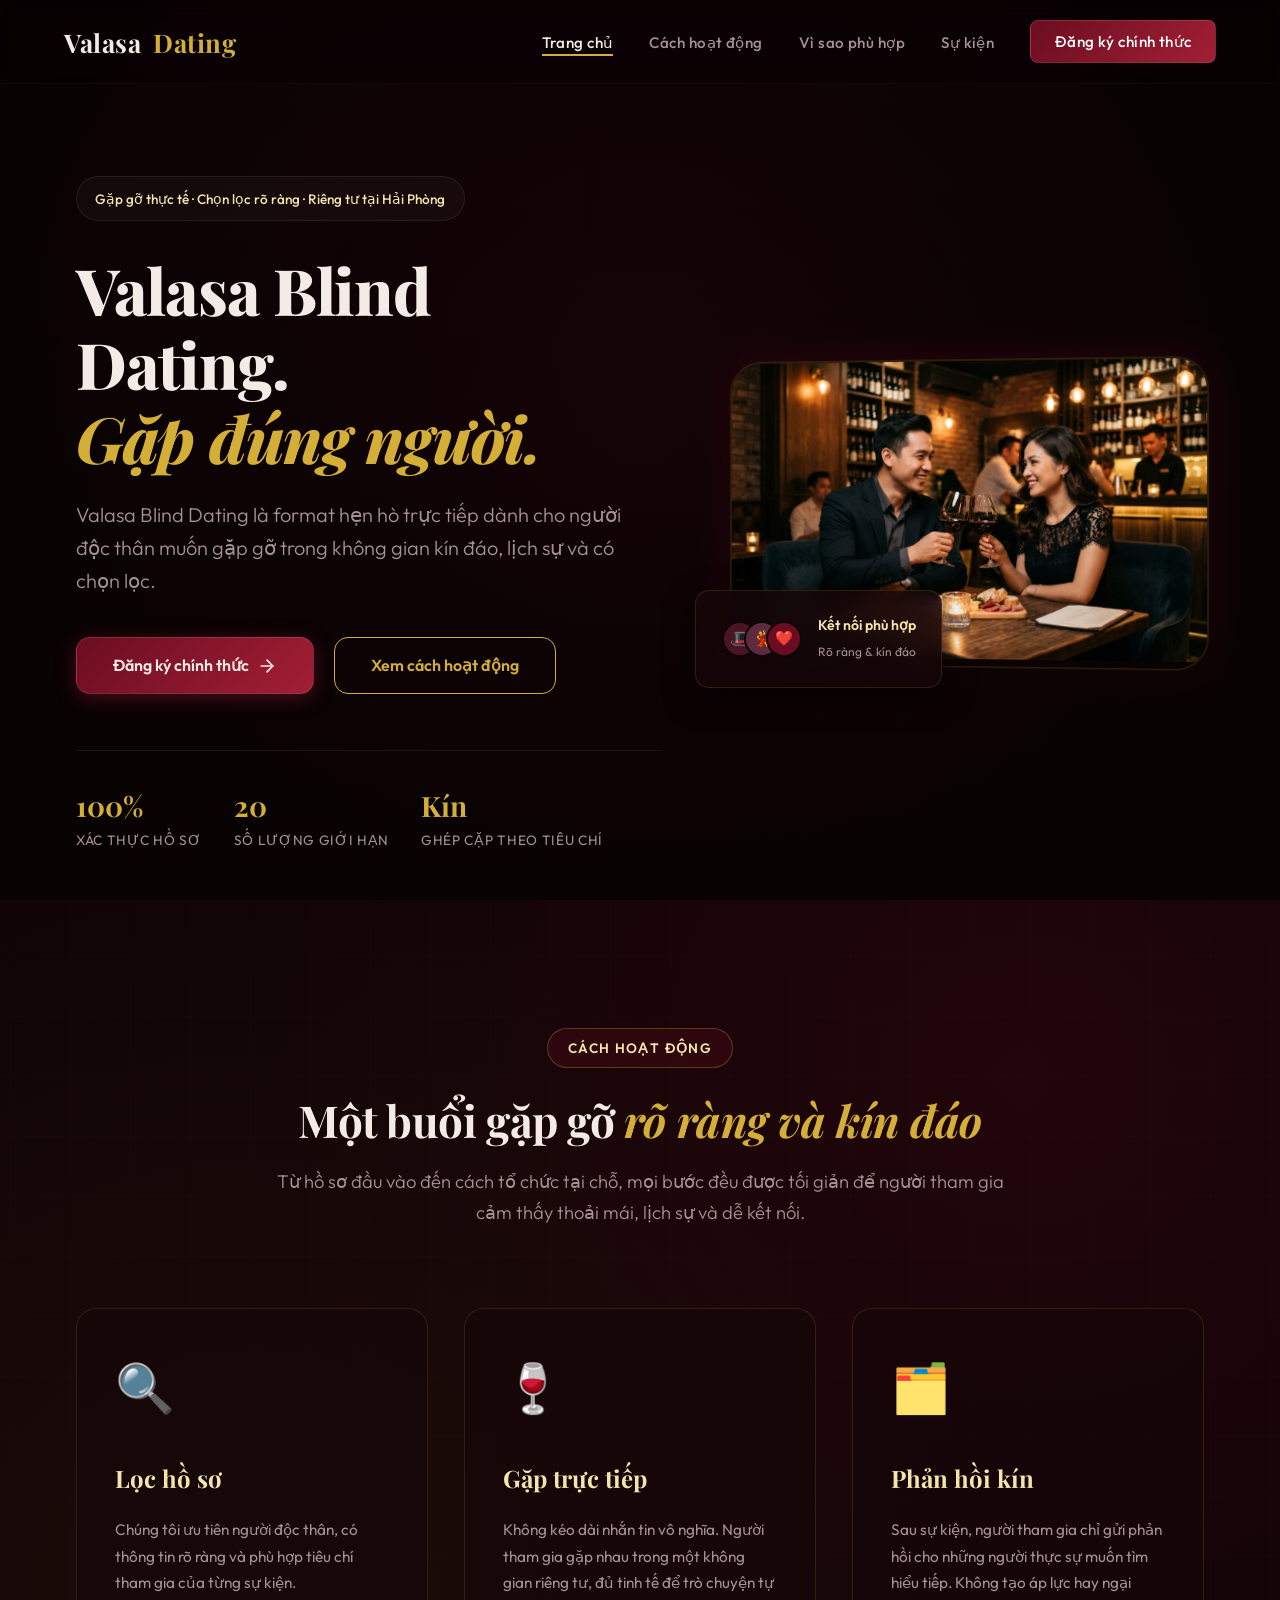
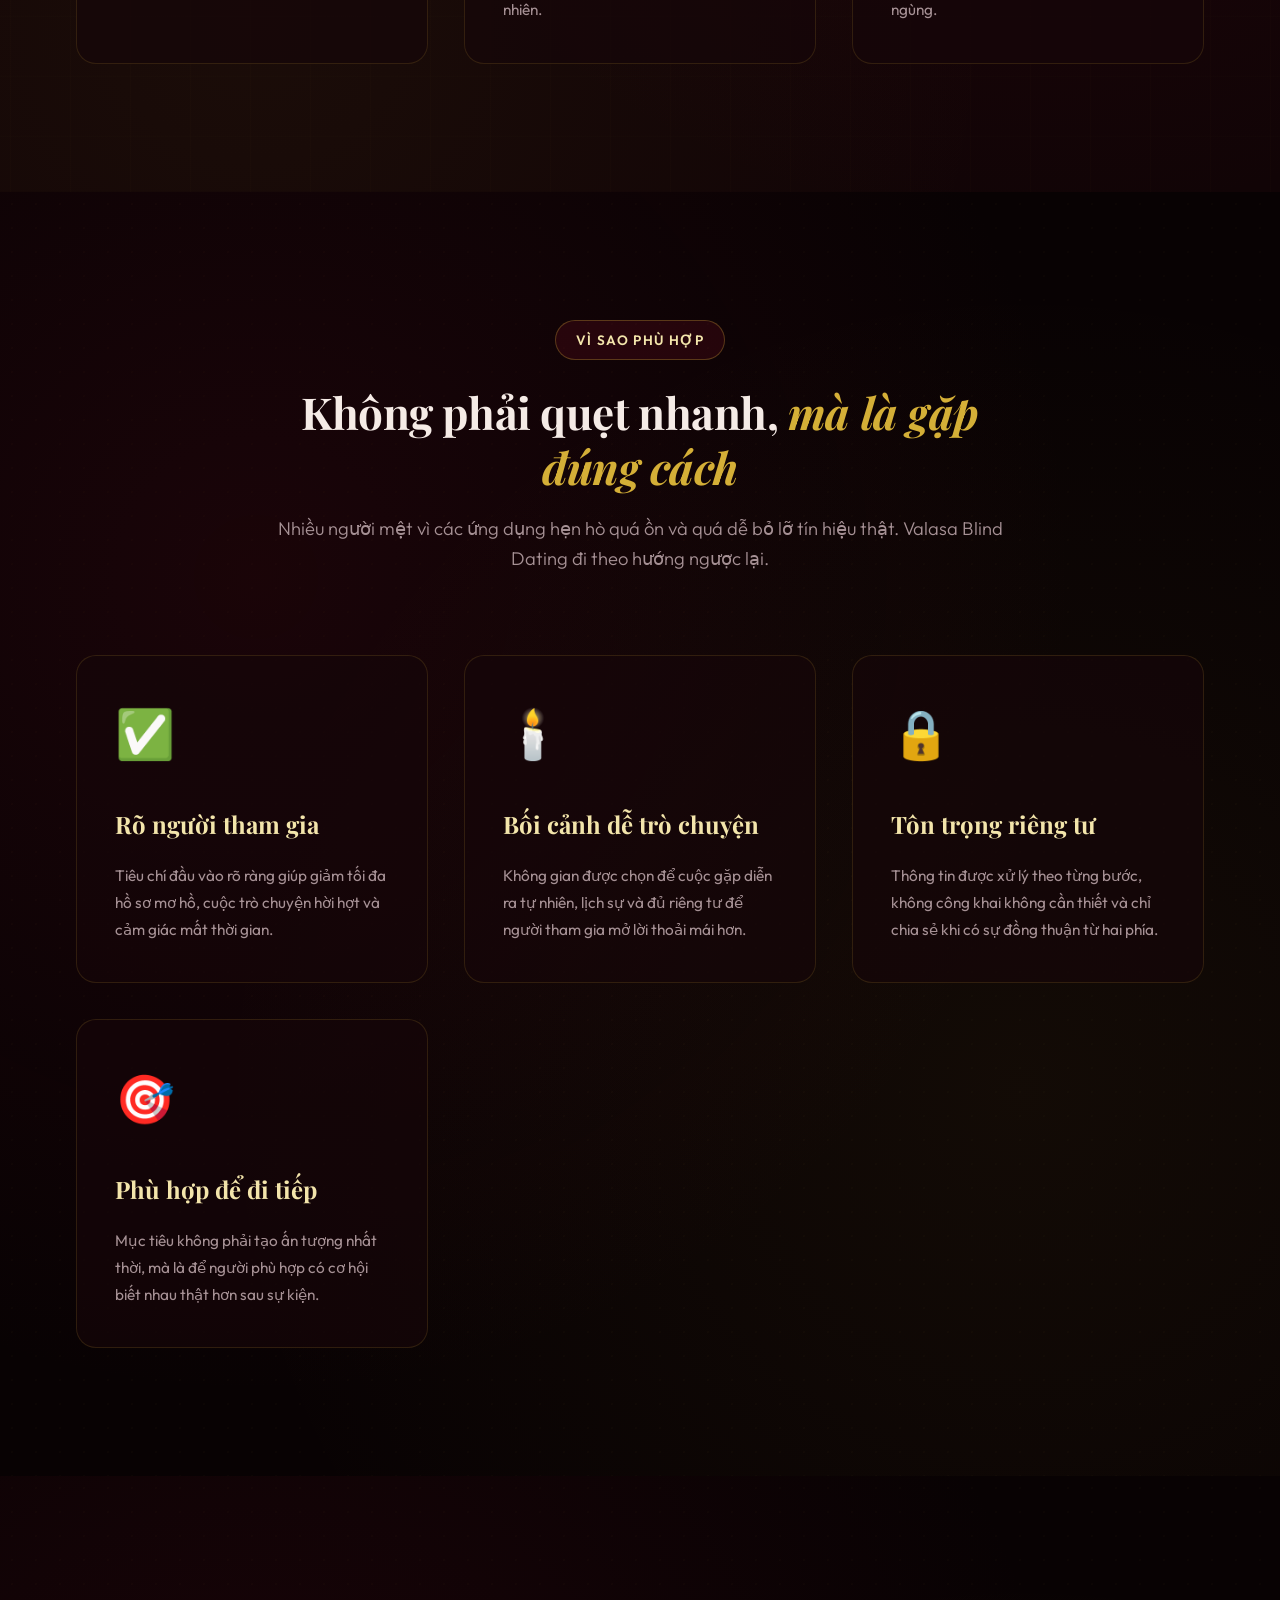
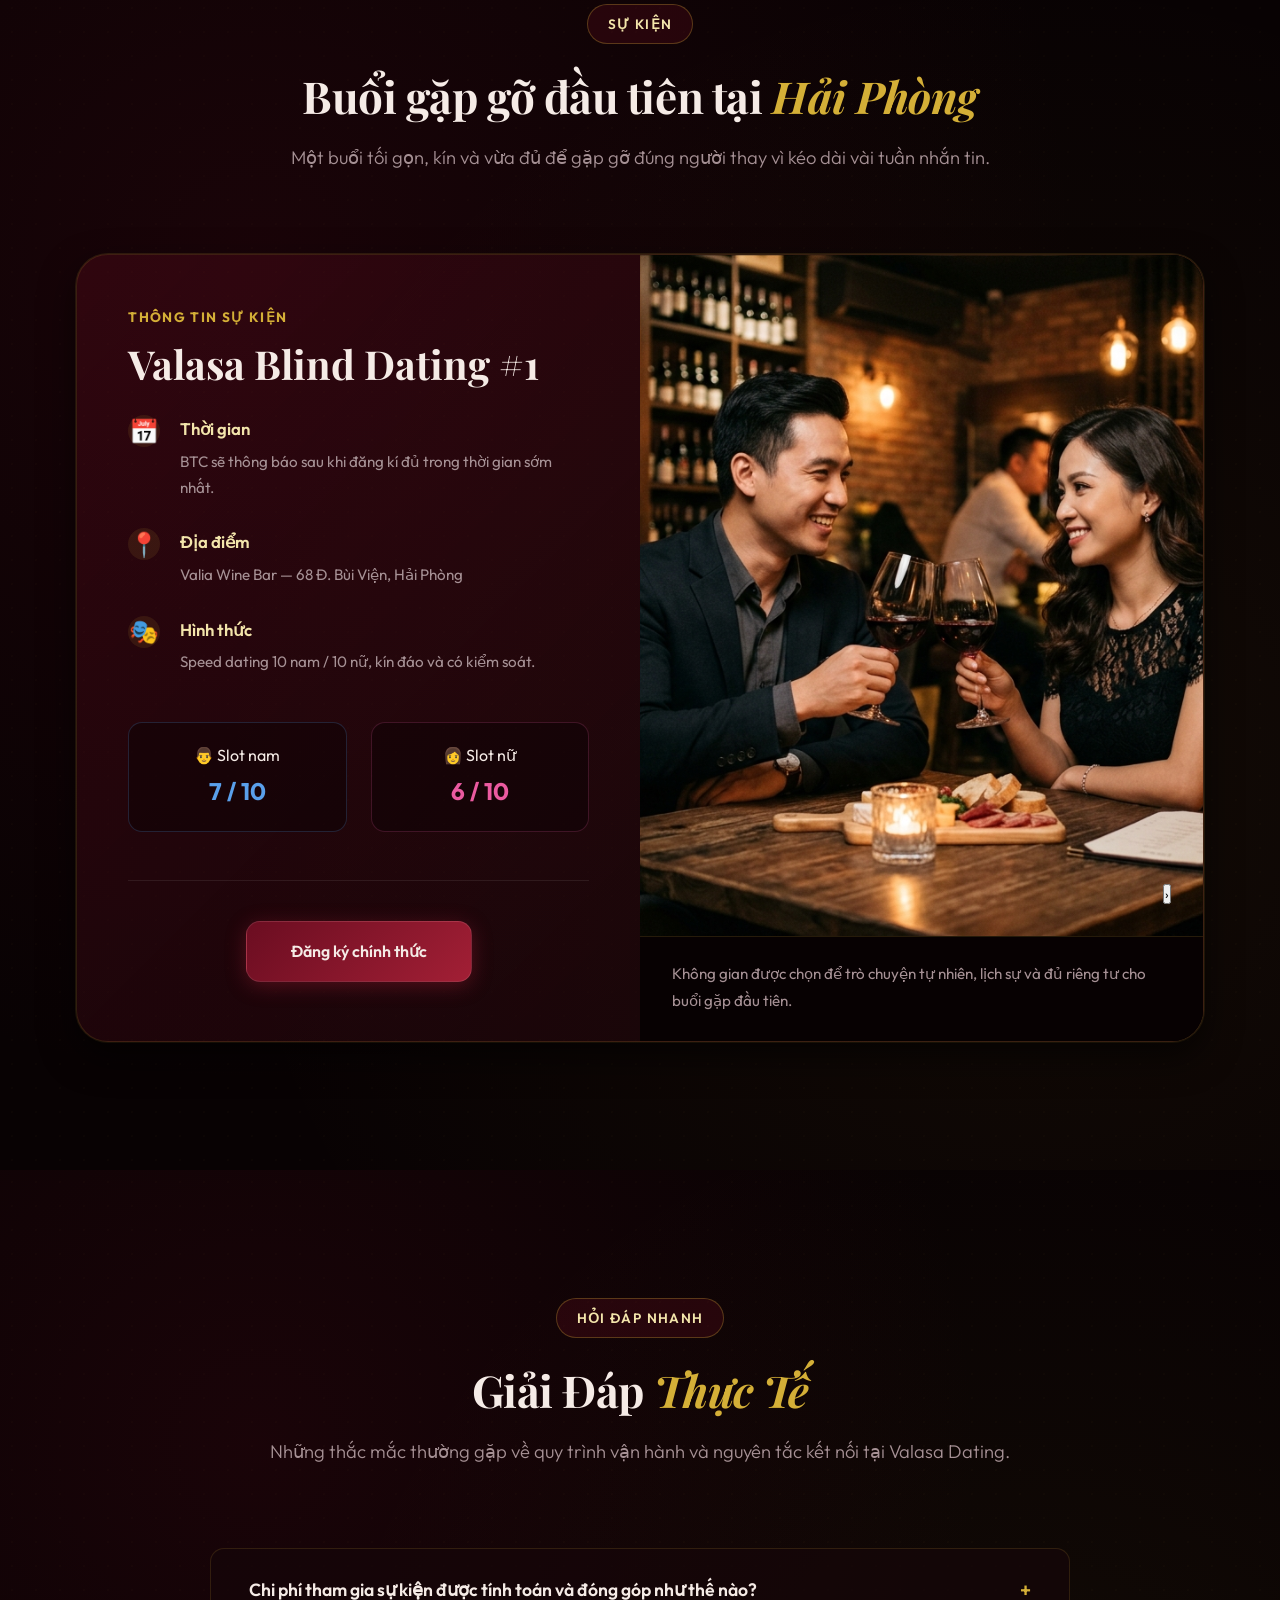
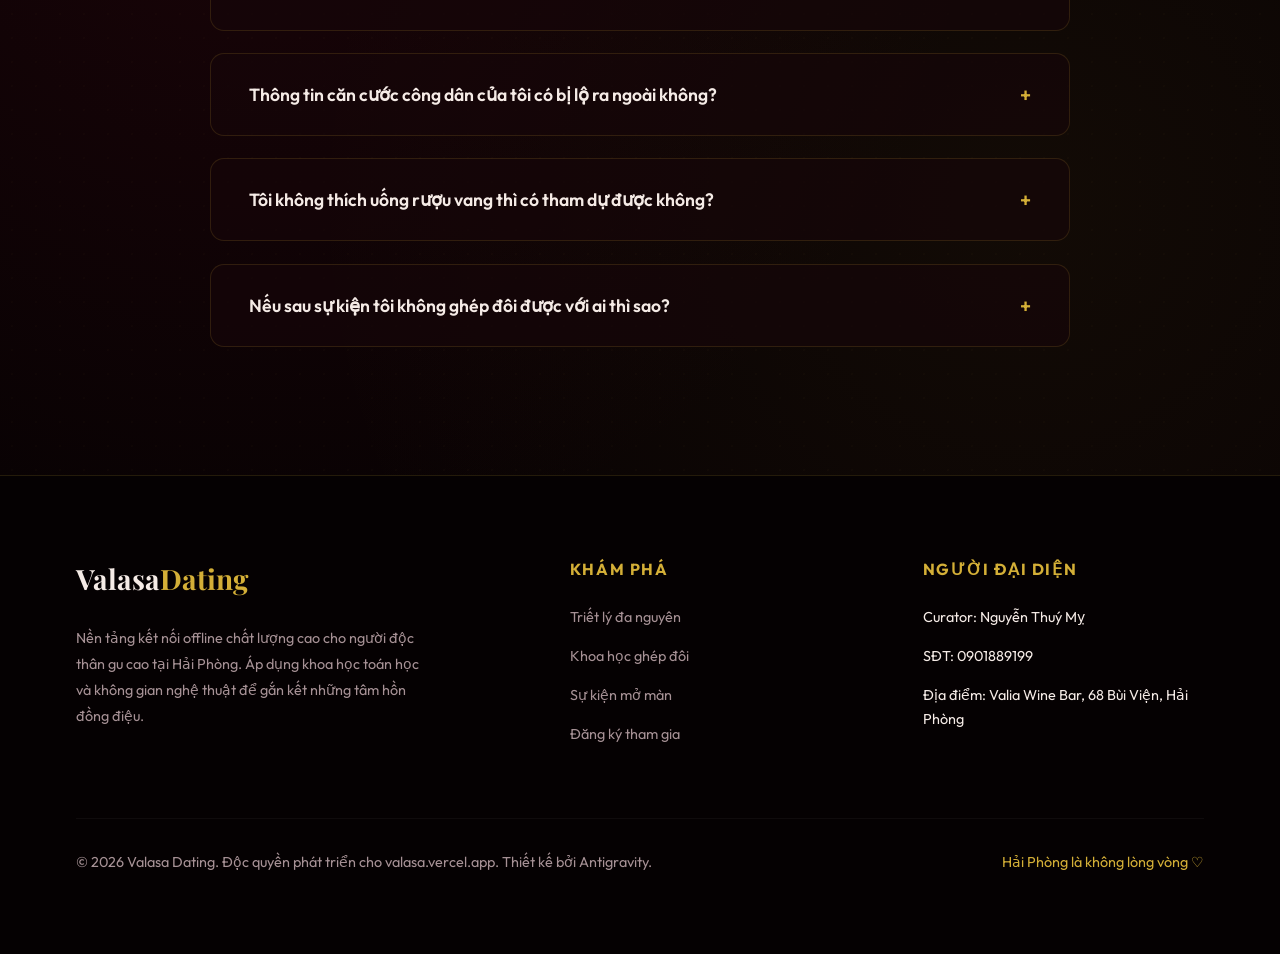
==== commit f203db9b: "Remove event cost copy and fix nav CTA spacing" ====
--- a/index.html
+++ b/index.html
@@ -29,7 +29,7 @@
                 <li><a href="#pluralism">Cách hoạt động</a></li>
                 <li><a href="#science">Vì sao phù hợp</a></li>
                 <li><a href="#events">Sự kiện</a></li>
-                <li><a href="https://forms.gle/2dgsoziexqA7ENkN7" target="_blank" rel="noopener noreferrer" class="btn btn-primary btn-sm" style="color: white; box-shadow: none;">Đăng ký chính thức</a></li>
+                <li><a href="https://forms.gle/2dgsoziexqA7ENkN7" target="_blank" rel="noopener noreferrer" class="btn btn-primary btn-sm nav-cta">Đăng ký chính thức</a></li>
             </ul>
         </div>
     </nav>
@@ -220,13 +220,8 @@
                         </div>
 
                         <div class="event-cta-row">
-                            <div class="event-price-tag">
-                                <span class="price-value" style="font-size: 1.6rem; line-height: 1.2;">Chi phí chia sẻ</span>
-                                <span class="price-currency" style="text-transform: none; display: block; margin-top: 2px;">Bao gồm đồ uống và ấn phẩm</span>
-                            </div>
                             <a href="https://forms.gle/2dgsoziexqA7ENkN7" target="_blank" rel="noopener noreferrer" class="btn btn-primary">Đăng ký chính thức</a>
                         </div>
-                        <p style="font-size:0.75rem; color: var(--text-muted); margin-top:1rem;">*Chi phí cụ thể sẽ được thông báo khi chốt đủ danh sách và địa điểm.</p>
                     </div>
 
                     <div class="event-media-panel">
--- a/static/css/style.css
+++ b/static/css/style.css
@@ -196,6 +196,18 @@
 }
 .nav-links a:hover, .nav-links a.active { color: var(--text-light); }
 .nav-links a:hover::after, .nav-links a.active::after { width: 100%; }
+.nav-links a.nav-cta {
+    color: #fff;
+    padding: 0.75rem 1.45rem;
+    line-height: 1.15;
+    min-height: 42px;
+    display: inline-flex;
+    align-items: center;
+    justify-content: center;
+    box-shadow: none;
+}
+.nav-links a.nav-cta::after { display: none; }
+.nav-links a.nav-cta:hover { color: #fff; }
 
 .hamburger {
     display: none; background: none; border: none; cursor: pointer;
@@ -517,20 +529,16 @@
     margin-top: 0.25rem;
     display: flex;
     align-items: center;
-    justify-content: space-between;
+    justify-content: center;
     flex-wrap: wrap;
     gap: 1.75rem;
 }
 .event-cta-row .btn {
     min-height: 52px;
-    padding: 1rem 2.35rem;
+    padding: 1rem 2.75rem;
     margin: 0.25rem 0;
     white-space: nowrap;
 }
-.event-price-tag { display: flex; align-items: center; gap: 1rem; margin: 0; }
-.price-value { font-size: 2.25rem; font-weight: 800; color: var(--gold); font-family: var(--font-serif); }
-.price-currency { font-size: 1rem; color: var(--text-muted); text-transform: uppercase; }
-
 /* Valia Gallery & Info */
 .event-media-panel { position: relative; overflow: hidden; background: #000; display: flex; flex-direction: column; }
 .gallery-slider { flex: 1 1 auto; min-height: 0; position: relative; }
@@ -761,7 +769,6 @@
     .slots-bar { flex-direction: column; gap: 1rem; }
     .event-cta-row { padding: 1.75rem 0.1rem 0.1rem; gap: 1.25rem; }
     .event-cta-row .btn { width: 100%; white-space: normal; text-align: center; }
-    .event-price-tag { align-items: flex-start; flex-direction: column; gap: 0.4rem; }
     .gallery-caption { padding: 1.35rem 1.5rem 1.5rem; min-height: 108px; }
     .faq-trigger { padding: 1.4rem 1.35rem; gap: 1rem; }
     .faq-content { padding: 0 1.35rem; }
